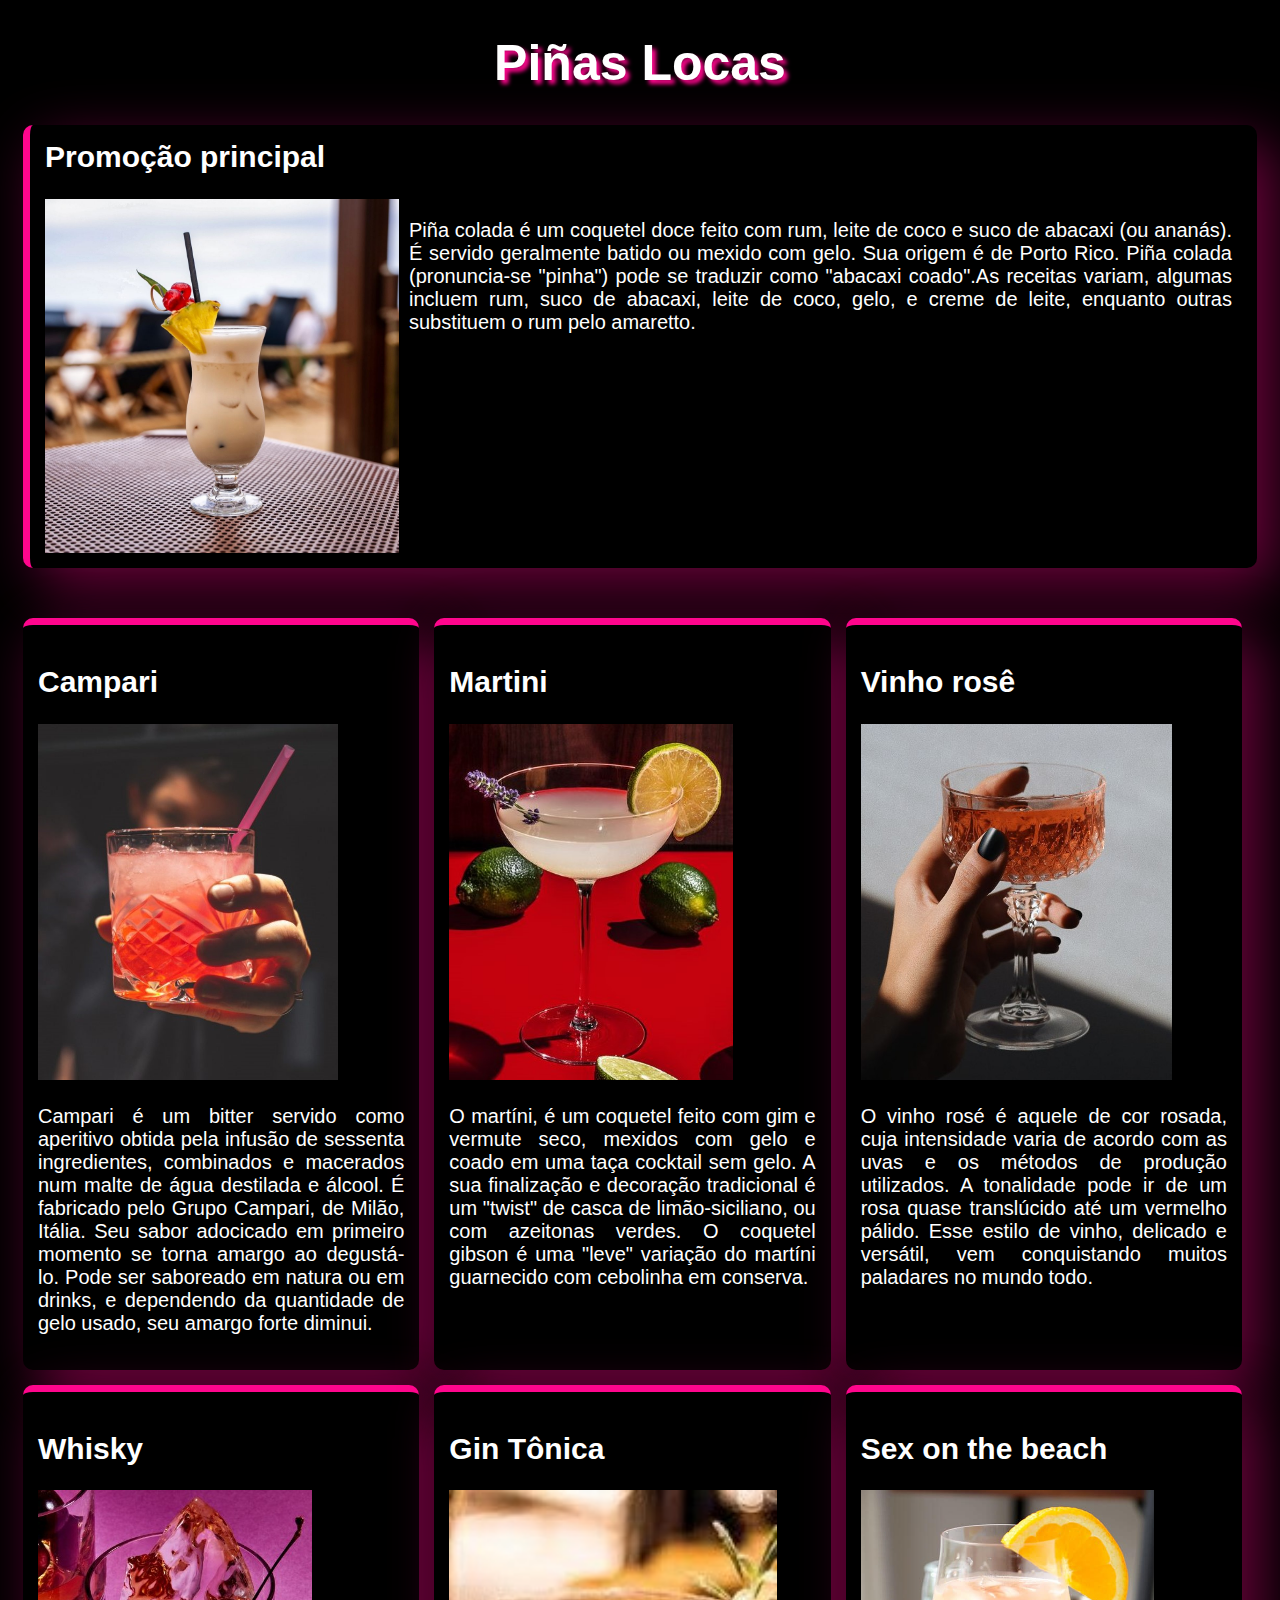
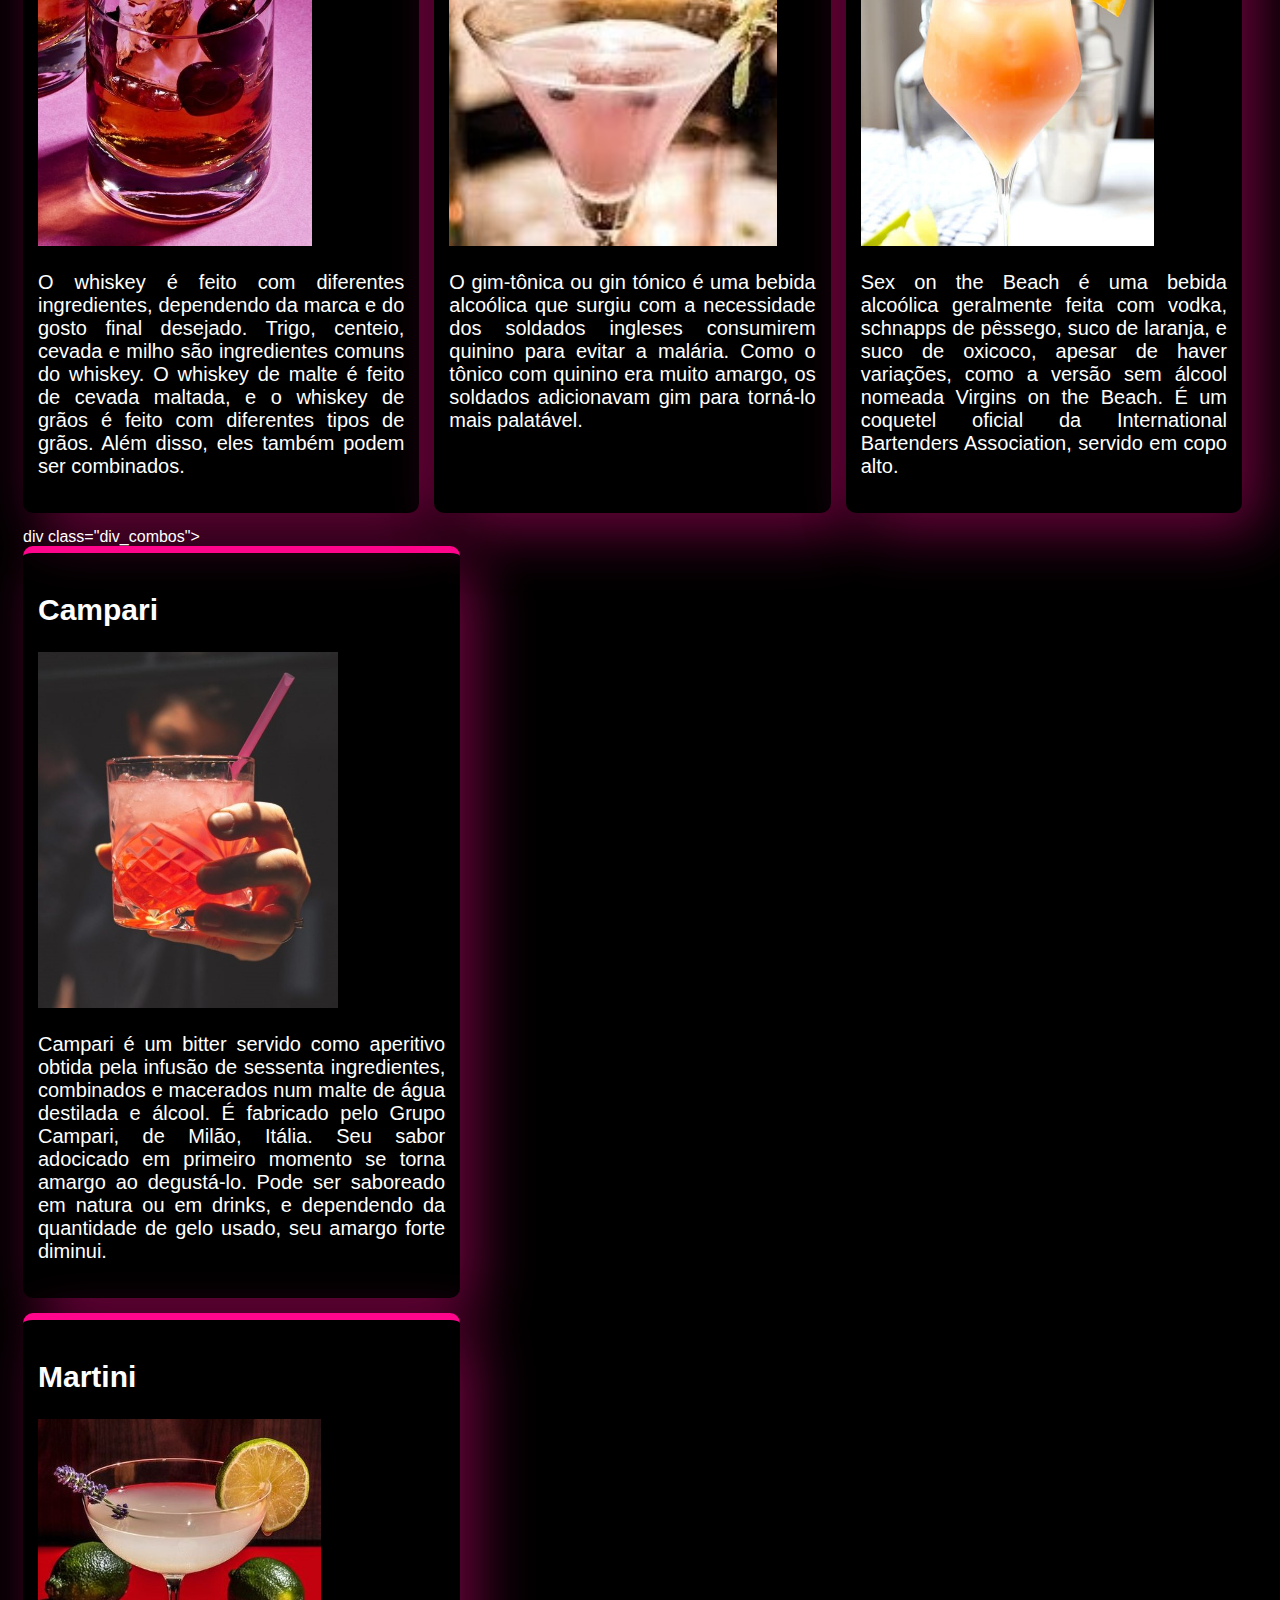
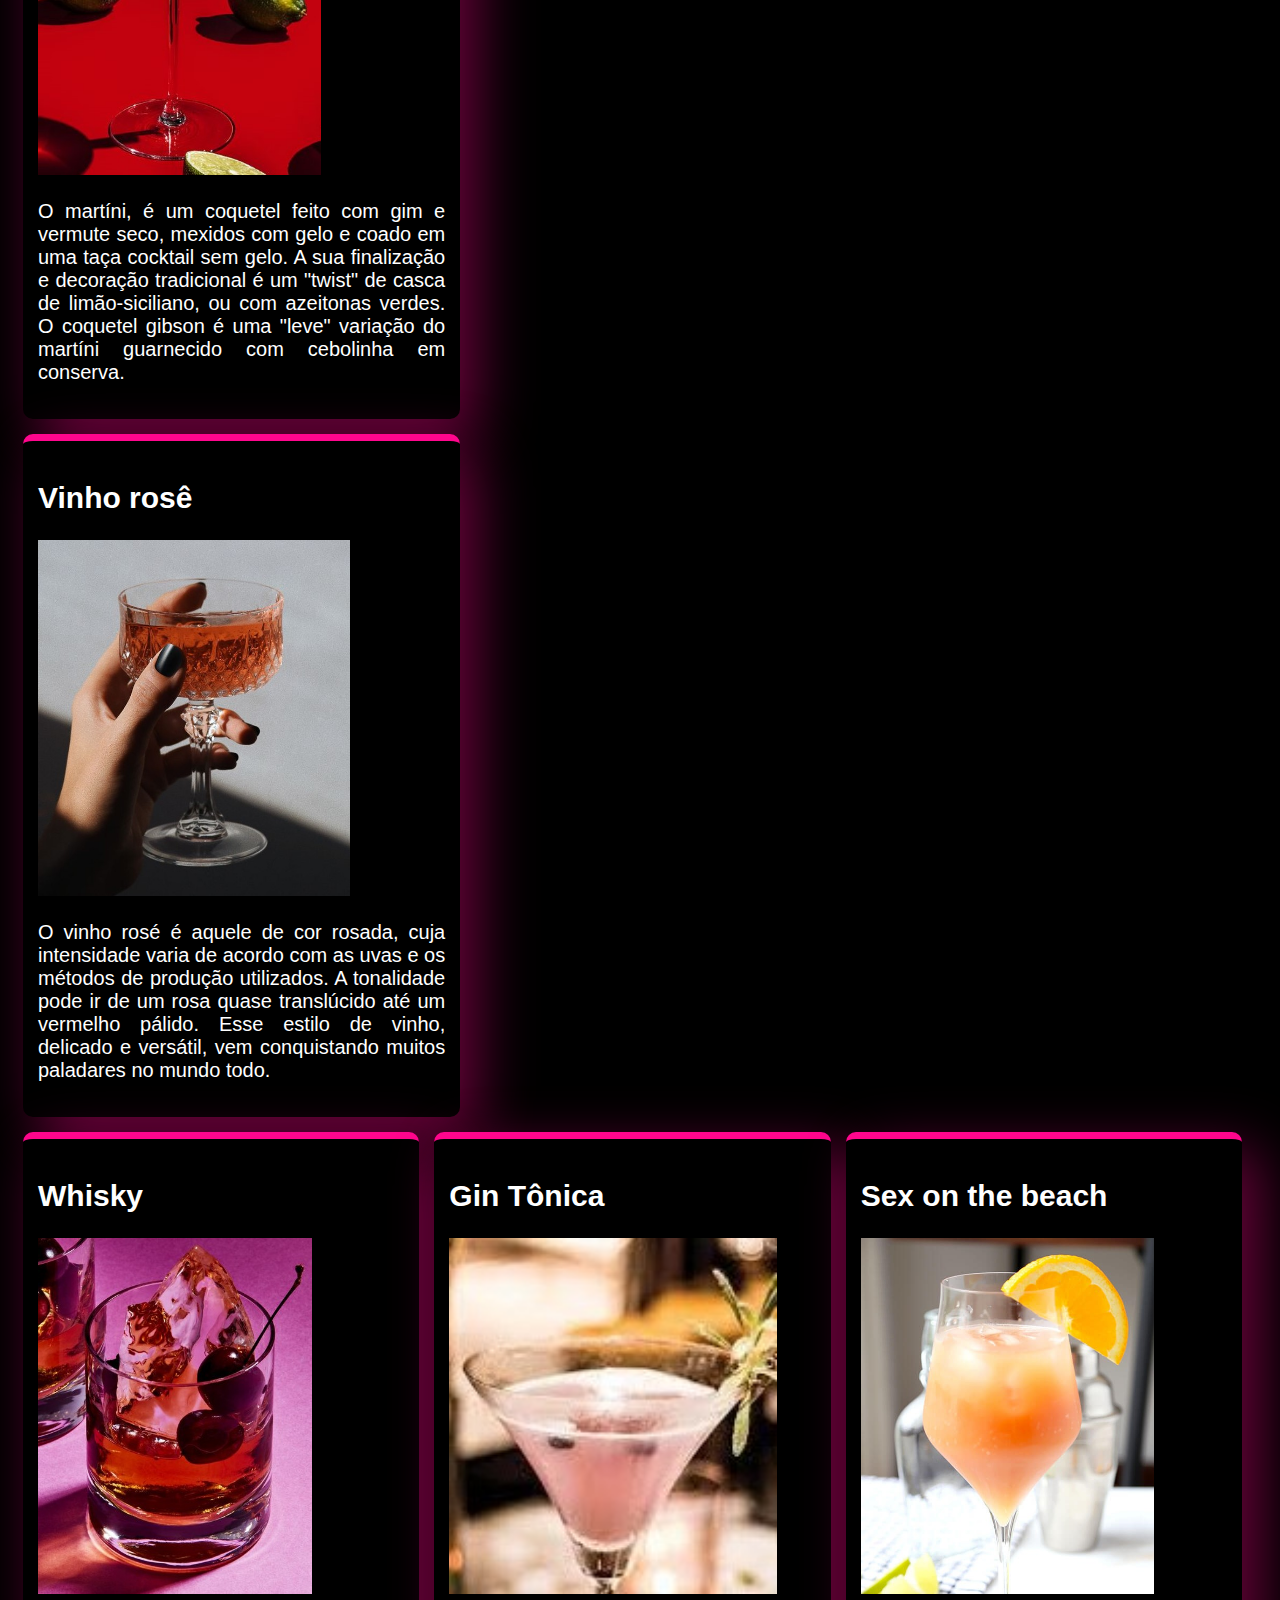
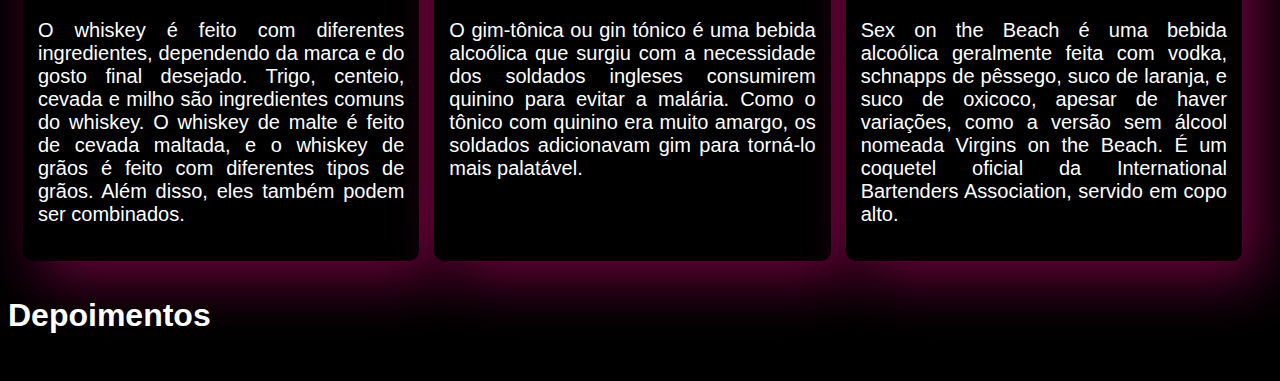
==== Index.html @ a4188875 "correçoes" ====
<!DOCTYPE html>
<html lang="pt-BR">

<head>
    <meta charset="UTF-8">
    <link rel="icon" type="imagem/x-icon" href="assets/images/icon.png">
    <link rel="stylesheet" href="assets/css/Index.style.css">
    <title>Piña</title>
</head>

<body>
    <h1 id="title">Piñas Locas</h1>
    <article id="article1">
        <h2 id="article_title">Promoção principal</h2>
        <div id="principal">
            <img src="assets/images/piña.jpg" alt="piña colada" width="354px" height="354px">
            <p id="principal_txt">Piña colada é um coquetel doce feito com rum, leite de coco e suco de abacaxi (ou
                ananás). É servido geralmente batido ou mexido com gelo. Sua origem é de Porto Rico. Piña colada
                (pronuncia-se "pinha") pode se traduzir como "abacaxi coado".As receitas variam, algumas incluem rum,
                suco de abacaxi, leite de coco, gelo, e creme de leite, enquanto outras substituem o rum pelo amaretto.
            </p>
        </div>
    </article>
    <article id="article2">
        <div class="div_combos">
            <section class="sect_combos">
                <h2>Campari</h2>
                <img src="assets/images/campari.jpg" alt="campari" weigh="356px" height="356px">
                <p>Campari é um bitter servido como aperitivo obtida pela infusão de sessenta ingredientes, combinados e
                    macerados num malte de água destilada e álcool. É fabricado pelo Grupo Campari, de Milão, Itália.
                    Seu sabor adocicado em primeiro momento se torna amargo ao degustá-lo. Pode ser saboreado em natura
                    ou em drinks, e dependendo da quantidade de gelo usado, seu amargo forte diminui.
                </p>
            </section>
            <section class="sect_combos">
                <h2>Martini</h2>
                <img src="assets/images/martini.jpg" alt="martini" weigh="356px" height="356px">
                <p>O martíni, é um coquetel feito com gim e vermute seco, mexidos com gelo e coado em uma taça
                    cocktail sem gelo. A sua finalização e decoração tradicional é um "twist" de casca de
                    limão-siciliano, ou com azeitonas verdes. O coquetel gibson é uma "leve" variação do martíni
                    guarnecido com cebolinha em conserva.
                </p>
            </section>
            <section class="sect_combos">
                <h2>Vinho rosê</h2>
                <img src="assets/images/vinho_rose.jpg" alt="vinho rosê" weigh="356px" height="356px">
                <p>O vinho rosé é aquele de cor rosada, cuja intensidade varia de acordo com as uvas e os métodos de
                    produção utilizados. A tonalidade pode ir de um rosa quase translúcido até um vermelho pálido. Esse
                    estilo de vinho, delicado e versátil, vem conquistando muitos paladares no mundo todo.
                </p>
            </section>
        </div>
        <div class="div_combos">
            <section class="sect_combos">
                <h2>Whisky</h2>
                <img src="assets/images/whiskey.jpg" alt="whiskey" weigh="356px" height="356px">
                <p>O whiskey é feito com diferentes ingredientes, dependendo da marca e do gosto final desejado. Trigo,
                    centeio, cevada e milho são ingredientes comuns do whiskey. O whiskey de malte é feito de cevada
                    maltada, e o whiskey de grãos é feito com diferentes tipos de grãos. Além disso, eles também podem
                    ser combinados.
                </p>
            </section>
            <section class="sect_combos">
                <h2>Gin Tônica</h2>
                <img src="assets/images/gin.jfif" alt="gin tonica" weigh="356px" height="356px">
                <p>O gim-tônica ou gin tónico é uma bebida alcoólica que
                    surgiu com a necessidade dos soldados ingleses consumirem quinino para evitar a malária. Como o
                    tônico com quinino era muito amargo, os soldados adicionavam gim para torná-lo mais palatável.
                </p>
            </section>
            <section class="sect_combos">
                <h2>Sex on the beach</h2>
                <img src="assets/images/sex_on_the_beach.jpg" alt="sex on the beach" weigh="356px" height="356px">
                <p>Sex on the Beach é uma bebida alcoólica geralmente feita com vodka, schnapps de pêssego, suco de
                    laranja, e suco de oxicoco, apesar de haver variações, como a versão sem álcool nomeada Virgins on
                    the Beach. É um coquetel oficial da International Bartenders Association, servido em copo alto.
                </p>
            </section>
        </div>
        div class="div_combos">
        <section class="sect_combos">
            <h2>Campari</h2>
            <img src="assets/images/campari.jpg" alt="campari" weigh="356px" height="356px">
            <p>Campari é um bitter servido como aperitivo obtida pela infusão de sessenta ingredientes, combinados e
                macerados num malte de água destilada e álcool. É fabricado pelo Grupo Campari, de Milão, Itália.
                Seu sabor adocicado em primeiro momento se torna amargo ao degustá-lo. Pode ser saboreado em natura
                ou em drinks, e dependendo da quantidade de gelo usado, seu amargo forte diminui.
            </p>
        </section>
        <section class="sect_combos">
            <h2>Martini</h2>
            <img src="assets/images/martini.jpg" alt="martini" weigh="356px" height="356px">
            <p>O martíni, é um coquetel feito com gim e vermute seco, mexidos com gelo e coado em uma taça
                cocktail sem gelo. A sua finalização e decoração tradicional é um "twist" de casca de
                limão-siciliano, ou com azeitonas verdes. O coquetel gibson é uma "leve" variação do martíni
                guarnecido com cebolinha em conserva.
            </p>
        </section>
        <section class="sect_combos">
            <h2>Vinho rosê</h2>
            <img src="assets/images/vinho_rose.jpg" alt="vinho rosê" weigh="356px" height="356px">
            <p>O vinho rosé é aquele de cor rosada, cuja intensidade varia de acordo com as uvas e os métodos de
                produção utilizados. A tonalidade pode ir de um rosa quase translúcido até um vermelho pálido. Esse
                estilo de vinho, delicado e versátil, vem conquistando muitos paladares no mundo todo.
            </p>
        </section>
        </div>
        <div class="div_combos">
            <section class="sect_combos">
                <h2>Whisky</h2>
                <img src="assets/images/whiskey.jpg" alt="whiskey" weigh="356px" height="356px">
                <p>O whiskey é feito com diferentes ingredientes, dependendo da marca e do gosto final desejado. Trigo,
                    centeio, cevada e milho são ingredientes comuns do whiskey. O whiskey de malte é feito de cevada
                    maltada, e o whiskey de grãos é feito com diferentes tipos de grãos. Além disso, eles também podem
                    ser combinados.
                </p>
            </section>
            <section class="sect_combos">
                <h2>Gin Tônica</h2>
                <img src="assets/images/gin.jfif" alt="gin tonica" weigh="356px" height="356px">
                <p>O gim-tônica ou gin tónico é uma bebida alcoólica que
                    surgiu com a necessidade dos soldados ingleses consumirem quinino para evitar a malária. Como o
                    tônico com quinino era muito amargo, os soldados adicionavam gim para torná-lo mais palatável.
                </p>
            </section>
            <section class="sect_combos">
                <h2>Sex on the beach</h2>
                <img src="assets/images/sex_on_the_beach.jpg" alt="sex on the beach" weigh="356px" height="356px">
                <p>Sex on the Beach é uma bebida alcoólica geralmente feita com vodka, schnapps de pêssego, suco de
                    laranja, e suco de oxicoco, apesar de haver variações, como a versão sem álcool nomeada Virgins on
                    the Beach. É um coquetel oficial da International Bartenders Association, servido em copo alto.
                </p>
            </section>
        </div>
    </article>
    <div>
        <article>
            <h1>Depoimentos</h1>
            <section>
                <img src="" alt="">
            </section>
            <section></section>
            <section></section>
        </article>
    </div>
</body>

</html>
---- assets/css/Index.style.css ----
body{
    background-color: black;
    color:white;
    font-family: Verdana, Geneva, Tahoma, sans-serif;
}
#title{
    text-align: center;
    font-size: 50px;
    text-shadow: 4px 4px 4px #FF068D;
}
#article_title{
    margin-top: 0%;
}
#article1{
    margin-right: 15px;
    margin-left: 15px;
    border-left: 7px solid rgba(255,06,141);
    border-radius: 10px;
    padding: 15px;
    background-color: black;   
    -webkit-box-shadow: 17px 18px 59px 0px rgba(255,06,141,0.42);
    -moz-box-shadow: 17px 18px 59px 0px rgba(255,06,141,0.42);
    box-shadow: 17px 18px 59px 0px rgba(255,06,141,0.42);
    font-size: 20px;

}
#principal{
    display: flex;
}
#principal_txt{
    padding-left: 10px;
    padding-right: 10px;
    text-align: justify;
}
#article2{
    margin-top: 50px;
    margin-right: 15px;
    margin-left: 15px;
}
.div_combos{
    display: flex;
}
.sect_combos{
    text-align: justify;
    margin-right: 15px;
    margin-bottom: 15px;
    border-top: 7px solid rgba(255,06,141);
    border-radius: 10px;
    padding: 15px;
    background-color: black;
    -webkit-box-shadow: 17px 18px 59px 0px rgba(255,06,141,0.42);
    -moz-box-shadow: 17px 18px 59px 0px rgba(255,06,141,0.42);
    box-shadow: 17px 18px 59px 0px rgba(255,06,141,0.42);
    font-size: 20px;
    width: 33%;
}
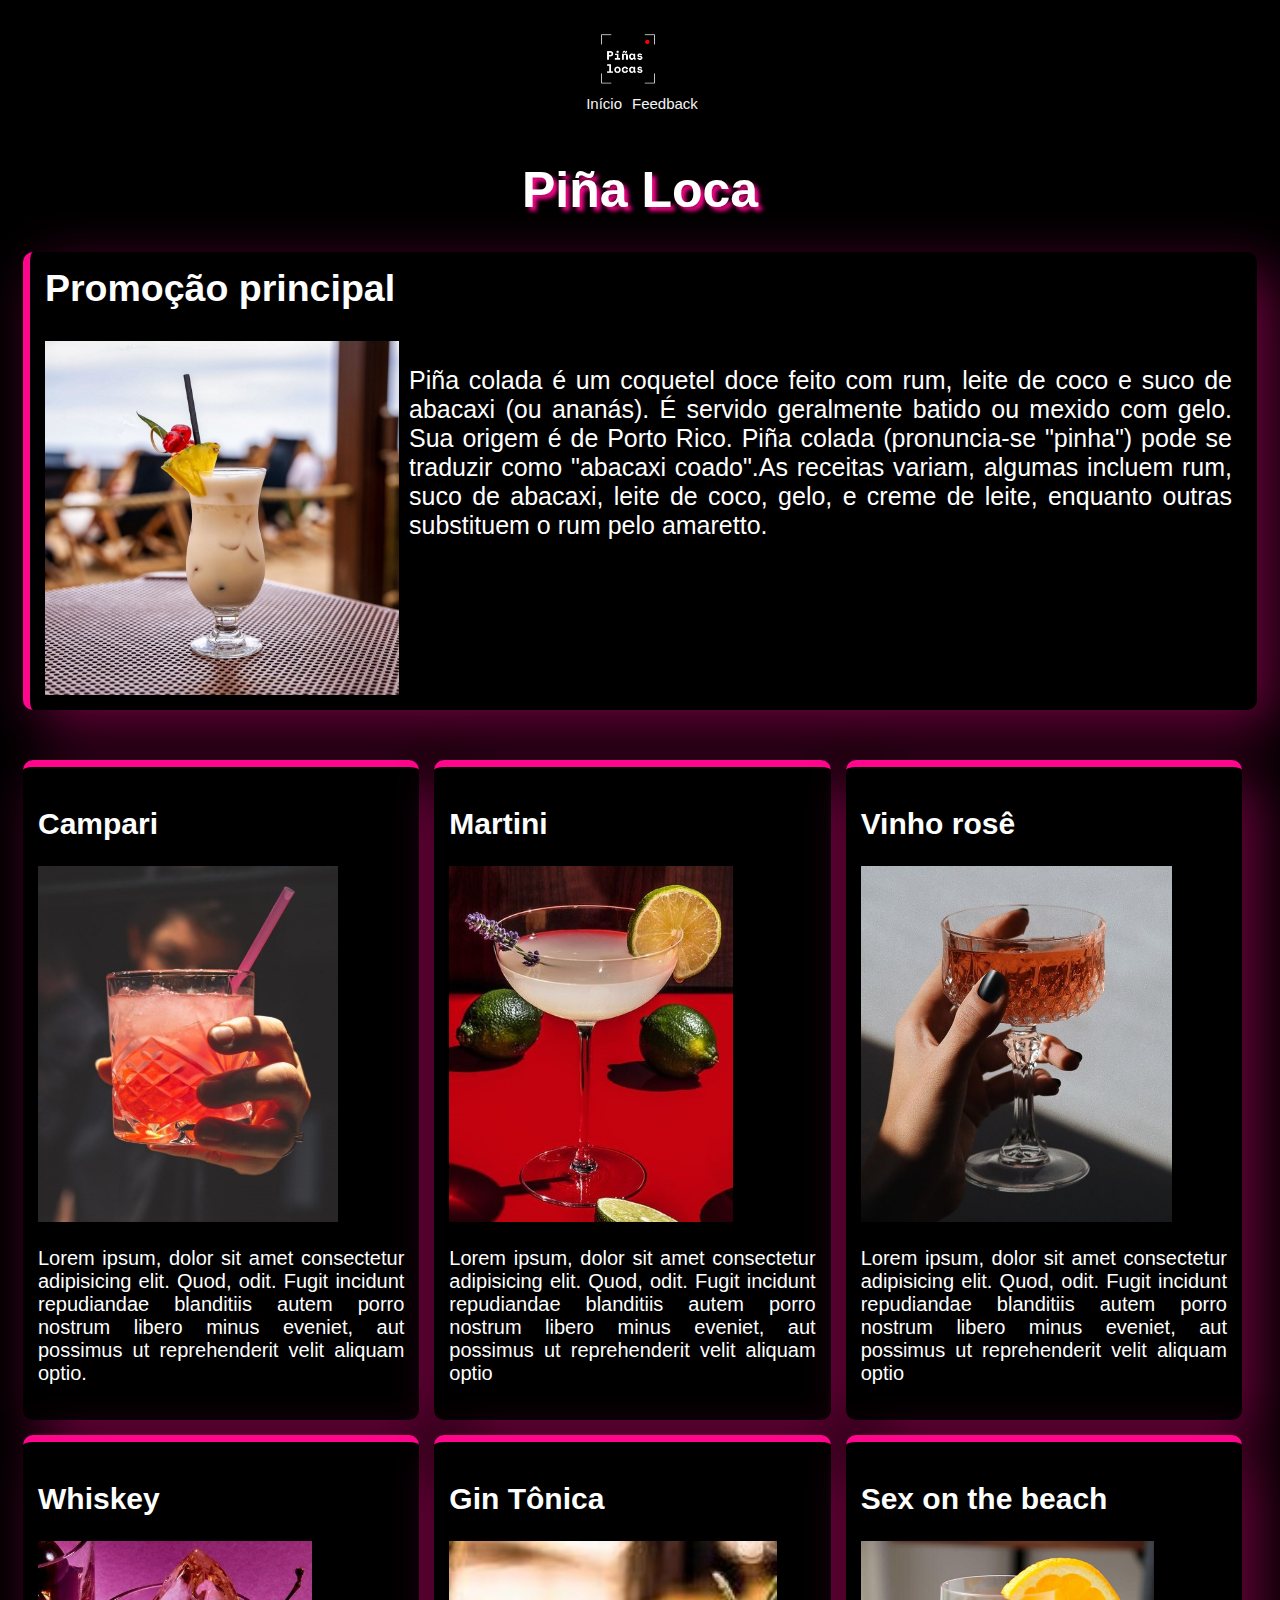
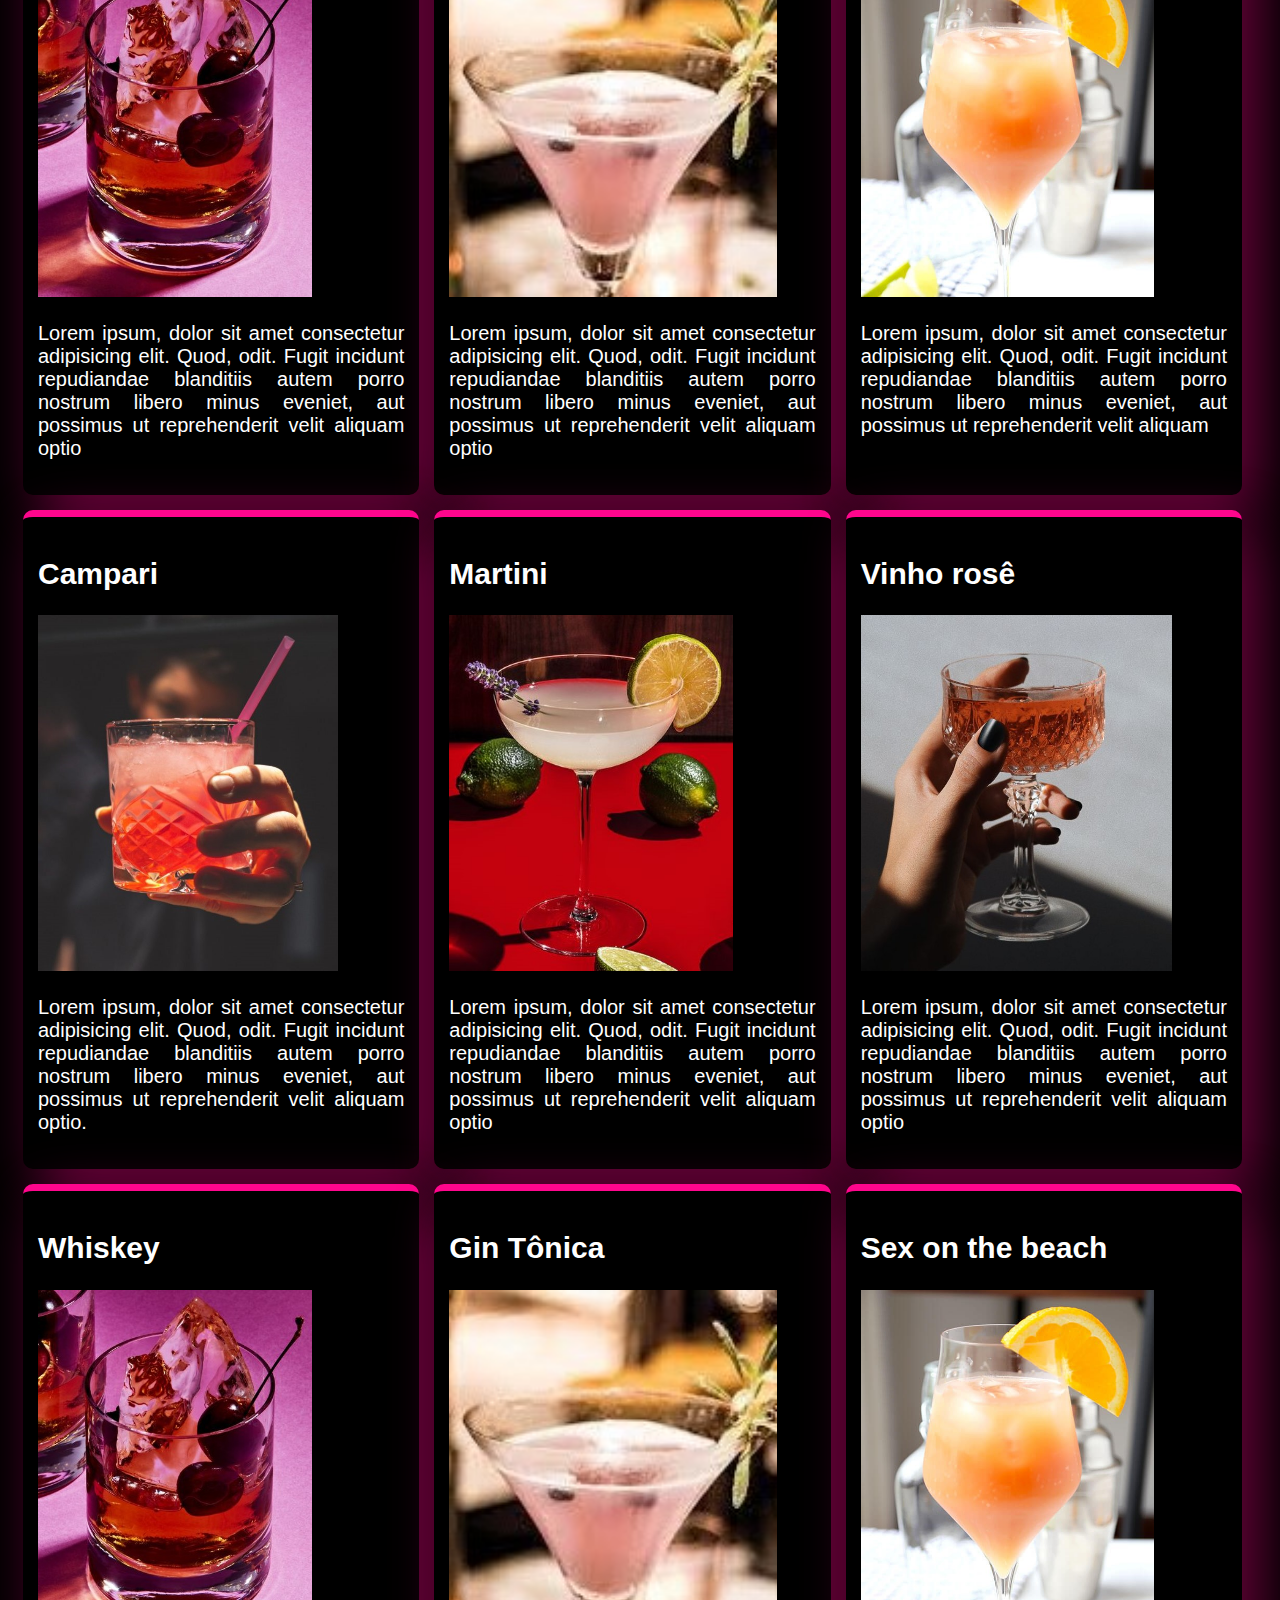
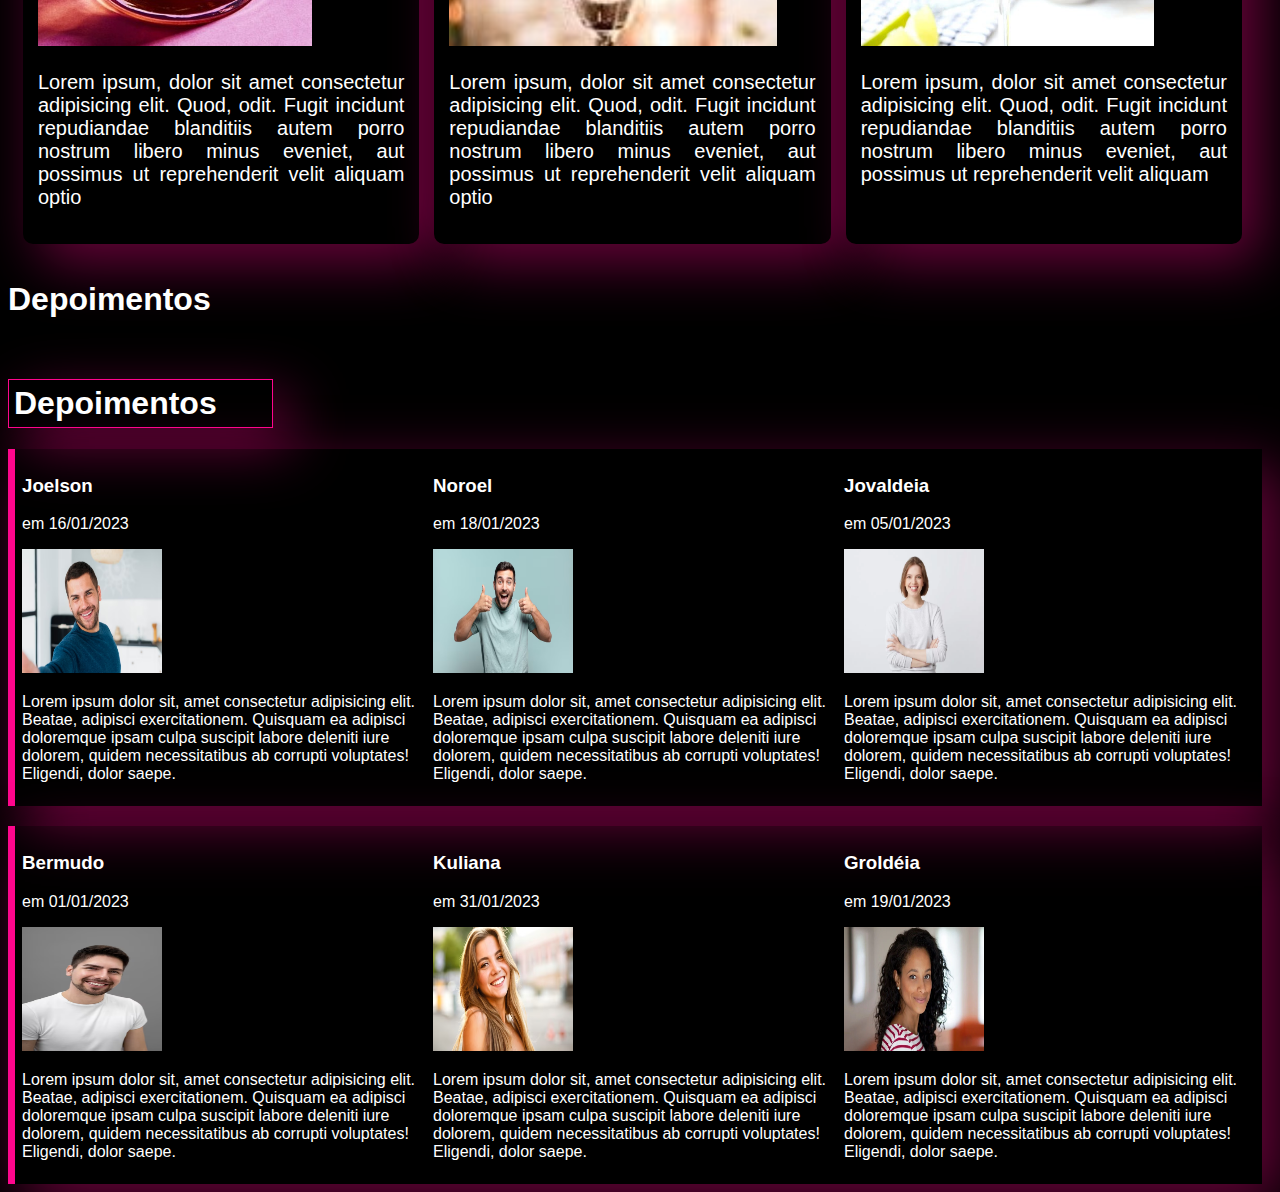
==== commit b8d590d1: "index depoimentos" ====
--- a/Index.html
+++ b/Index.html
@@ -9,7 +9,8 @@
 </head>
 
 <body>
-    <h1 id="title">Piñas Locas</h1>
+    <iframe src="layouts/header.html" frameborder="0" scrolling="no" width="100%" height="115px"></iframe>
+    <h1 id="title">Piña Loca</h1>
     <article id="article1">
         <h2 id="article_title">Promoção principal</h2>
         <div id="principal">
@@ -26,109 +27,101 @@
             <section class="sect_combos">
                 <h2>Campari</h2>
                 <img src="assets/images/campari.jpg" alt="campari" weigh="356px" height="356px">
-                <p>Campari é um bitter servido como aperitivo obtida pela infusão de sessenta ingredientes, combinados e
-                    macerados num malte de água destilada e álcool. É fabricado pelo Grupo Campari, de Milão, Itália.
-                    Seu sabor adocicado em primeiro momento se torna amargo ao degustá-lo. Pode ser saboreado em natura
-                    ou em drinks, e dependendo da quantidade de gelo usado, seu amargo forte diminui.
+                <p>Lorem ipsum, dolor sit amet consectetur adipisicing elit. Quod, odit. Fugit incidunt repudiandae
+                    blanditiis autem porro nostrum libero minus eveniet, aut possimus ut reprehenderit velit aliquam
+                    optio.
                 </p>
             </section>
             <section class="sect_combos">
                 <h2>Martini</h2>
                 <img src="assets/images/martini.jpg" alt="martini" weigh="356px" height="356px">
-                <p>O martíni, é um coquetel feito com gim e vermute seco, mexidos com gelo e coado em uma taça
-                    cocktail sem gelo. A sua finalização e decoração tradicional é um "twist" de casca de
-                    limão-siciliano, ou com azeitonas verdes. O coquetel gibson é uma "leve" variação do martíni
-                    guarnecido com cebolinha em conserva.
+                <p>Lorem ipsum, dolor sit amet consectetur adipisicing elit. Quod, odit. Fugit incidunt repudiandae
+                    blanditiis autem porro nostrum libero minus eveniet, aut possimus ut reprehenderit velit aliquam
+                    optio
                 </p>
             </section>
             <section class="sect_combos">
                 <h2>Vinho rosê</h2>
                 <img src="assets/images/vinho_rose.jpg" alt="vinho rosê" weigh="356px" height="356px">
-                <p>O vinho rosé é aquele de cor rosada, cuja intensidade varia de acordo com as uvas e os métodos de
-                    produção utilizados. A tonalidade pode ir de um rosa quase translúcido até um vermelho pálido. Esse
-                    estilo de vinho, delicado e versátil, vem conquistando muitos paladares no mundo todo.
+                <p>Lorem ipsum, dolor sit amet consectetur adipisicing elit. Quod, odit. Fugit incidunt repudiandae
+                    blanditiis autem porro nostrum libero minus eveniet, aut possimus ut reprehenderit velit aliquam
+                    optio
                 </p>
             </section>
         </div>
         <div class="div_combos">
             <section class="sect_combos">
-                <h2>Whisky</h2>
+                <h2>Whiskey</h2>
                 <img src="assets/images/whiskey.jpg" alt="whiskey" weigh="356px" height="356px">
-                <p>O whiskey é feito com diferentes ingredientes, dependendo da marca e do gosto final desejado. Trigo,
-                    centeio, cevada e milho são ingredientes comuns do whiskey. O whiskey de malte é feito de cevada
-                    maltada, e o whiskey de grãos é feito com diferentes tipos de grãos. Além disso, eles também podem
-                    ser combinados.
+                <p>Lorem ipsum, dolor sit amet consectetur adipisicing elit. Quod, odit. Fugit incidunt repudiandae
+                    blanditiis autem porro nostrum libero minus eveniet, aut possimus ut reprehenderit velit aliquam
+                    optio
                 </p>
             </section>
             <section class="sect_combos">
                 <h2>Gin Tônica</h2>
                 <img src="assets/images/gin.jfif" alt="gin tonica" weigh="356px" height="356px">
-                <p>O gim-tônica ou gin tónico é uma bebida alcoólica que
-                    surgiu com a necessidade dos soldados ingleses consumirem quinino para evitar a malária. Como o
-                    tônico com quinino era muito amargo, os soldados adicionavam gim para torná-lo mais palatável.
+                <p>Lorem ipsum, dolor sit amet consectetur adipisicing elit. Quod, odit. Fugit incidunt repudiandae
+                    blanditiis autem porro nostrum libero minus eveniet, aut possimus ut reprehenderit velit aliquam
+                    optio
                 </p>
             </section>
             <section class="sect_combos">
                 <h2>Sex on the beach</h2>
                 <img src="assets/images/sex_on_the_beach.jpg" alt="sex on the beach" weigh="356px" height="356px">
-                <p>Sex on the Beach é uma bebida alcoólica geralmente feita com vodka, schnapps de pêssego, suco de
-                    laranja, e suco de oxicoco, apesar de haver variações, como a versão sem álcool nomeada Virgins on
-                    the Beach. É um coquetel oficial da International Bartenders Association, servido em copo alto.
+                <p>Lorem ipsum, dolor sit amet consectetur adipisicing elit. Quod, odit. Fugit incidunt repudiandae
+                    blanditiis autem porro nostrum libero minus eveniet, aut possimus ut reprehenderit velit aliquam
                 </p>
             </section>
         </div>
-        div class="div_combos">
-        <section class="sect_combos">
-            <h2>Campari</h2>
-            <img src="assets/images/campari.jpg" alt="campari" weigh="356px" height="356px">
-            <p>Campari é um bitter servido como aperitivo obtida pela infusão de sessenta ingredientes, combinados e
-                macerados num malte de água destilada e álcool. É fabricado pelo Grupo Campari, de Milão, Itália.
-                Seu sabor adocicado em primeiro momento se torna amargo ao degustá-lo. Pode ser saboreado em natura
-                ou em drinks, e dependendo da quantidade de gelo usado, seu amargo forte diminui.
-            </p>
-        </section>
-        <section class="sect_combos">
-            <h2>Martini</h2>
-            <img src="assets/images/martini.jpg" alt="martini" weigh="356px" height="356px">
-            <p>O martíni, é um coquetel feito com gim e vermute seco, mexidos com gelo e coado em uma taça
-                cocktail sem gelo. A sua finalização e decoração tradicional é um "twist" de casca de
-                limão-siciliano, ou com azeitonas verdes. O coquetel gibson é uma "leve" variação do martíni
-                guarnecido com cebolinha em conserva.
-            </p>
-        </section>
-        <section class="sect_combos">
-            <h2>Vinho rosê</h2>
-            <img src="assets/images/vinho_rose.jpg" alt="vinho rosê" weigh="356px" height="356px">
-            <p>O vinho rosé é aquele de cor rosada, cuja intensidade varia de acordo com as uvas e os métodos de
-                produção utilizados. A tonalidade pode ir de um rosa quase translúcido até um vermelho pálido. Esse
-                estilo de vinho, delicado e versátil, vem conquistando muitos paladares no mundo todo.
-            </p>
-        </section>
+        <div class="div_combos">
+            <section class="sect_combos">
+                <h2>Campari</h2>
+                <img src="assets/images/campari.jpg" alt="campari" weigh="356px" height="356px">
+                <p>Lorem ipsum, dolor sit amet consectetur adipisicing elit. Quod, odit. Fugit incidunt repudiandae
+                    blanditiis autem porro nostrum libero minus eveniet, aut possimus ut reprehenderit velit aliquam
+                    optio.
+                </p>
+            </section>
+            <section class="sect_combos">
+                <h2>Martini</h2>
+                <img src="assets/images/martini.jpg" alt="martini" weigh="356px" height="356px">
+                <p>Lorem ipsum, dolor sit amet consectetur adipisicing elit. Quod, odit. Fugit incidunt repudiandae
+                    blanditiis autem porro nostrum libero minus eveniet, aut possimus ut reprehenderit velit aliquam
+                    optio
+                </p>
+            </section>
+            <section class="sect_combos">
+                <h2>Vinho rosê</h2>
+                <img src="assets/images/vinho_rose.jpg" alt="vinho rosê" weigh="356px" height="356px">
+                <p>Lorem ipsum, dolor sit amet consectetur adipisicing elit. Quod, odit. Fugit incidunt repudiandae
+                    blanditiis autem porro nostrum libero minus eveniet, aut possimus ut reprehenderit velit aliquam
+                    optio
+                </p>
+            </section>
         </div>
         <div class="div_combos">
             <section class="sect_combos">
-                <h2>Whisky</h2>
+                <h2>Whiskey</h2>
                 <img src="assets/images/whiskey.jpg" alt="whiskey" weigh="356px" height="356px">
-                <p>O whiskey é feito com diferentes ingredientes, dependendo da marca e do gosto final desejado. Trigo,
-                    centeio, cevada e milho são ingredientes comuns do whiskey. O whiskey de malte é feito de cevada
-                    maltada, e o whiskey de grãos é feito com diferentes tipos de grãos. Além disso, eles também podem
-                    ser combinados.
+                <p>Lorem ipsum, dolor sit amet consectetur adipisicing elit. Quod, odit. Fugit incidunt repudiandae
+                    blanditiis autem porro nostrum libero minus eveniet, aut possimus ut reprehenderit velit aliquam
+                    optio
                 </p>
             </section>
             <section class="sect_combos">
                 <h2>Gin Tônica</h2>
                 <img src="assets/images/gin.jfif" alt="gin tonica" weigh="356px" height="356px">
-                <p>O gim-tônica ou gin tónico é uma bebida alcoólica que
-                    surgiu com a necessidade dos soldados ingleses consumirem quinino para evitar a malária. Como o
-                    tônico com quinino era muito amargo, os soldados adicionavam gim para torná-lo mais palatável.
+                <p>Lorem ipsum, dolor sit amet consectetur adipisicing elit. Quod, odit. Fugit incidunt repudiandae
+                    blanditiis autem porro nostrum libero minus eveniet, aut possimus ut reprehenderit velit aliquam
+                    optio
                 </p>
             </section>
             <section class="sect_combos">
                 <h2>Sex on the beach</h2>
                 <img src="assets/images/sex_on_the_beach.jpg" alt="sex on the beach" weigh="356px" height="356px">
-                <p>Sex on the Beach é uma bebida alcoólica geralmente feita com vodka, schnapps de pêssego, suco de
-                    laranja, e suco de oxicoco, apesar de haver variações, como a versão sem álcool nomeada Virgins on
-                    the Beach. É um coquetel oficial da International Bartenders Association, servido em copo alto.
+                <p>Lorem ipsum, dolor sit amet consectetur adipisicing elit. Quod, odit. Fugit incidunt repudiandae
+                    blanditiis autem porro nostrum libero minus eveniet, aut possimus ut reprehenderit velit aliquam
                 </p>
             </section>
         </div>
@@ -142,6 +135,40 @@
             <section></section>
             <section></section>
         </article>
+    <h1 id="title_depoimento">Depoimentos</h1>
+    <div class="div_depoimento">
+        <section>
+            <div class="h3_depoimentos"><h3>Joelson</h3> <p>em 16/01/2023</p></div>
+            <img src="assets/images/depoimento_1.avif" alt="foto de uma pessoa dando depoimento" width="140px" height="124px">
+            <p>Lorem ipsum dolor sit, amet consectetur adipisicing elit. Beatae, adipisci exercitationem. Quisquam ea adipisci doloremque ipsam culpa suscipit labore deleniti iure dolorem, quidem necessitatibus ab corrupti voluptates! Eligendi, dolor saepe.</p>
+        </section>
+        <section>
+            <div class="h3_depoimentos"><h3>Noroel</h3> <p>em 18/01/2023</p></div>
+            <img src="assets/images/depoimento_2.avif" alt="foto de uma pessoa dando depoimento" width="140px" height="124px">
+            <p>Lorem ipsum dolor sit, amet consectetur adipisicing elit. Beatae, adipisci exercitationem. Quisquam ea adipisci doloremque ipsam culpa suscipit labore deleniti iure dolorem, quidem necessitatibus ab corrupti voluptates! Eligendi, dolor saepe.</p>
+        </section>
+        <section>
+            <div class="h3_depoimentos"><h3>Jovaldeia</h3> <p>em 05/01/2023</p></div>
+            <img src="assets/images/depoimento_3.webp" alt="foto de uma pessoa dando depoimento" width="140px" height="124px">
+            <p>Lorem ipsum dolor sit, amet consectetur adipisicing elit. Beatae, adipisci exercitationem. Quisquam ea adipisci doloremque ipsam culpa suscipit labore deleniti iure dolorem, quidem necessitatibus ab corrupti voluptates! Eligendi, dolor saepe.</p>
+        </section>
+    </div>
+    <div class="div_depoimento">
+        <section>
+            <div class="h3_depoimentos"><h3>Bermudo</h3> <p>em 01/01/2023</p></div>
+            <img src="assets/images/depoimento_4.avif" alt="foto de uma pessoa dando depoimento" width="140px" height="124px">
+            <p>Lorem ipsum dolor sit, amet consectetur adipisicing elit. Beatae, adipisci exercitationem. Quisquam ea adipisci doloremque ipsam culpa suscipit labore deleniti iure dolorem, quidem necessitatibus ab corrupti voluptates! Eligendi, dolor saepe.</p>
+        </section>
+        <section>
+            <div class="h3_depoimentos"><h3>Kuliana</h3> <p>em 31/01/2023</p></div>
+            <img src="assets/images/depoimento_5.avif" alt="foto de uma pessoa dando depoimento" width="140px" height="124px">
+            <p>Lorem ipsum dolor sit, amet consectetur adipisicing elit. Beatae, adipisci exercitationem. Quisquam ea adipisci doloremque ipsam culpa suscipit labore deleniti iure dolorem, quidem necessitatibus ab corrupti voluptates! Eligendi, dolor saepe.</p>
+        </section>
+        <section>
+        <div class="h3_depoimentos"><h3>Groldéia</h3> <p>em 19/01/2023</p></div>
+            <img src="assets/images/depoimento_6.webp" alt="foto de uma pessoa dando depoimento" width="140px" height="124px">
+            <p>Lorem ipsum dolor sit, amet consectetur adipisicing elit. Beatae, adipisci exercitationem. Quisquam ea adipisci doloremque ipsam culpa suscipit labore deleniti iure dolorem, quidem necessitatibus ab corrupti voluptates! Eligendi, dolor saepe.</p>
+        </section>
     </div>
 </body>
 
--- a/assets/css/Index.style.css
+++ b/assets/css/Index.style.css
@@ -21,7 +21,7 @@
     -webkit-box-shadow: 17px 18px 59px 0px rgba(255,06,141,0.42);
     -moz-box-shadow: 17px 18px 59px 0px rgba(255,06,141,0.42);
     box-shadow: 17px 18px 59px 0px rgba(255,06,141,0.42);
-    font-size: 20px;
+    font-size: 25px;
 
 }
 #principal{
@@ -53,4 +53,26 @@
     box-shadow: 17px 18px 59px 0px rgba(255,06,141,0.42);
     font-size: 20px;
     width: 33%;
-}+}
+#title_depoimento {
+    margin-right: 999px;
+    padding: 5px;
+    border: solid 1.5px rgba(255, 06, 141);
+    -webkit-box-shadow: 17px 18px 59px 0px rgba(255, 06, 141,0.42);
+    -moz-box-shadow: 17px 18px 59px 0px rgba(255, 06, 141,0.42);
+    box-shadow: 17px 18px 59px 0px rgba(255, 06, 141,0.42);
+}
+.div_depoimento {
+    display: flex;
+    padding: 7px;
+    border-left: solid 7px rgba(255, 06, 141);
+    -webkit-box-shadow: 17px 18px 59px 0px rgba(255, 06, 141,0.42);
+    -moz-box-shadow: 17px 18px 59px 0px rgba(255, 06, 141,0.42);
+    box-shadow: 17px 18px 59px 0px rgba(255, 06, 141,0.42);
+    margin-top: 20px;
+    margin-right: 10px;
+}
+#h3_depoimentos {
+    display: flex;
+    align-items: center;
+}
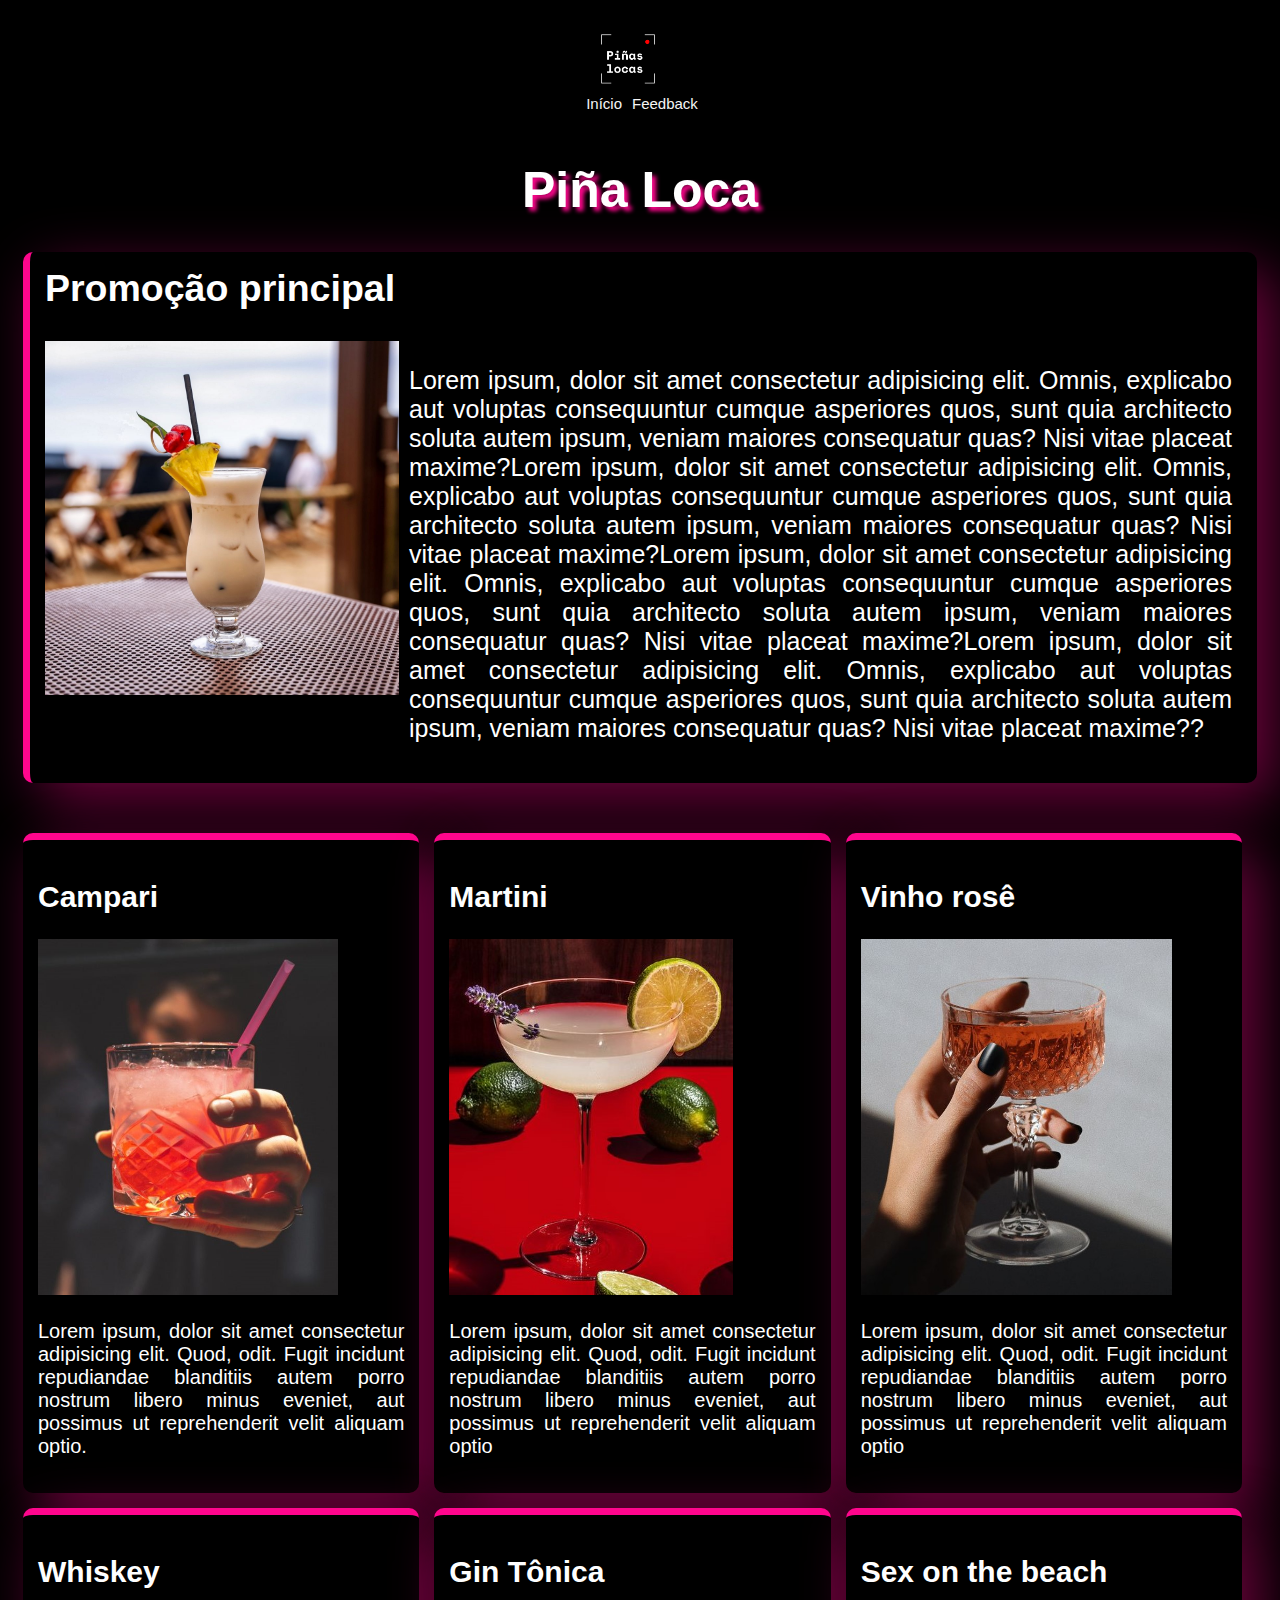
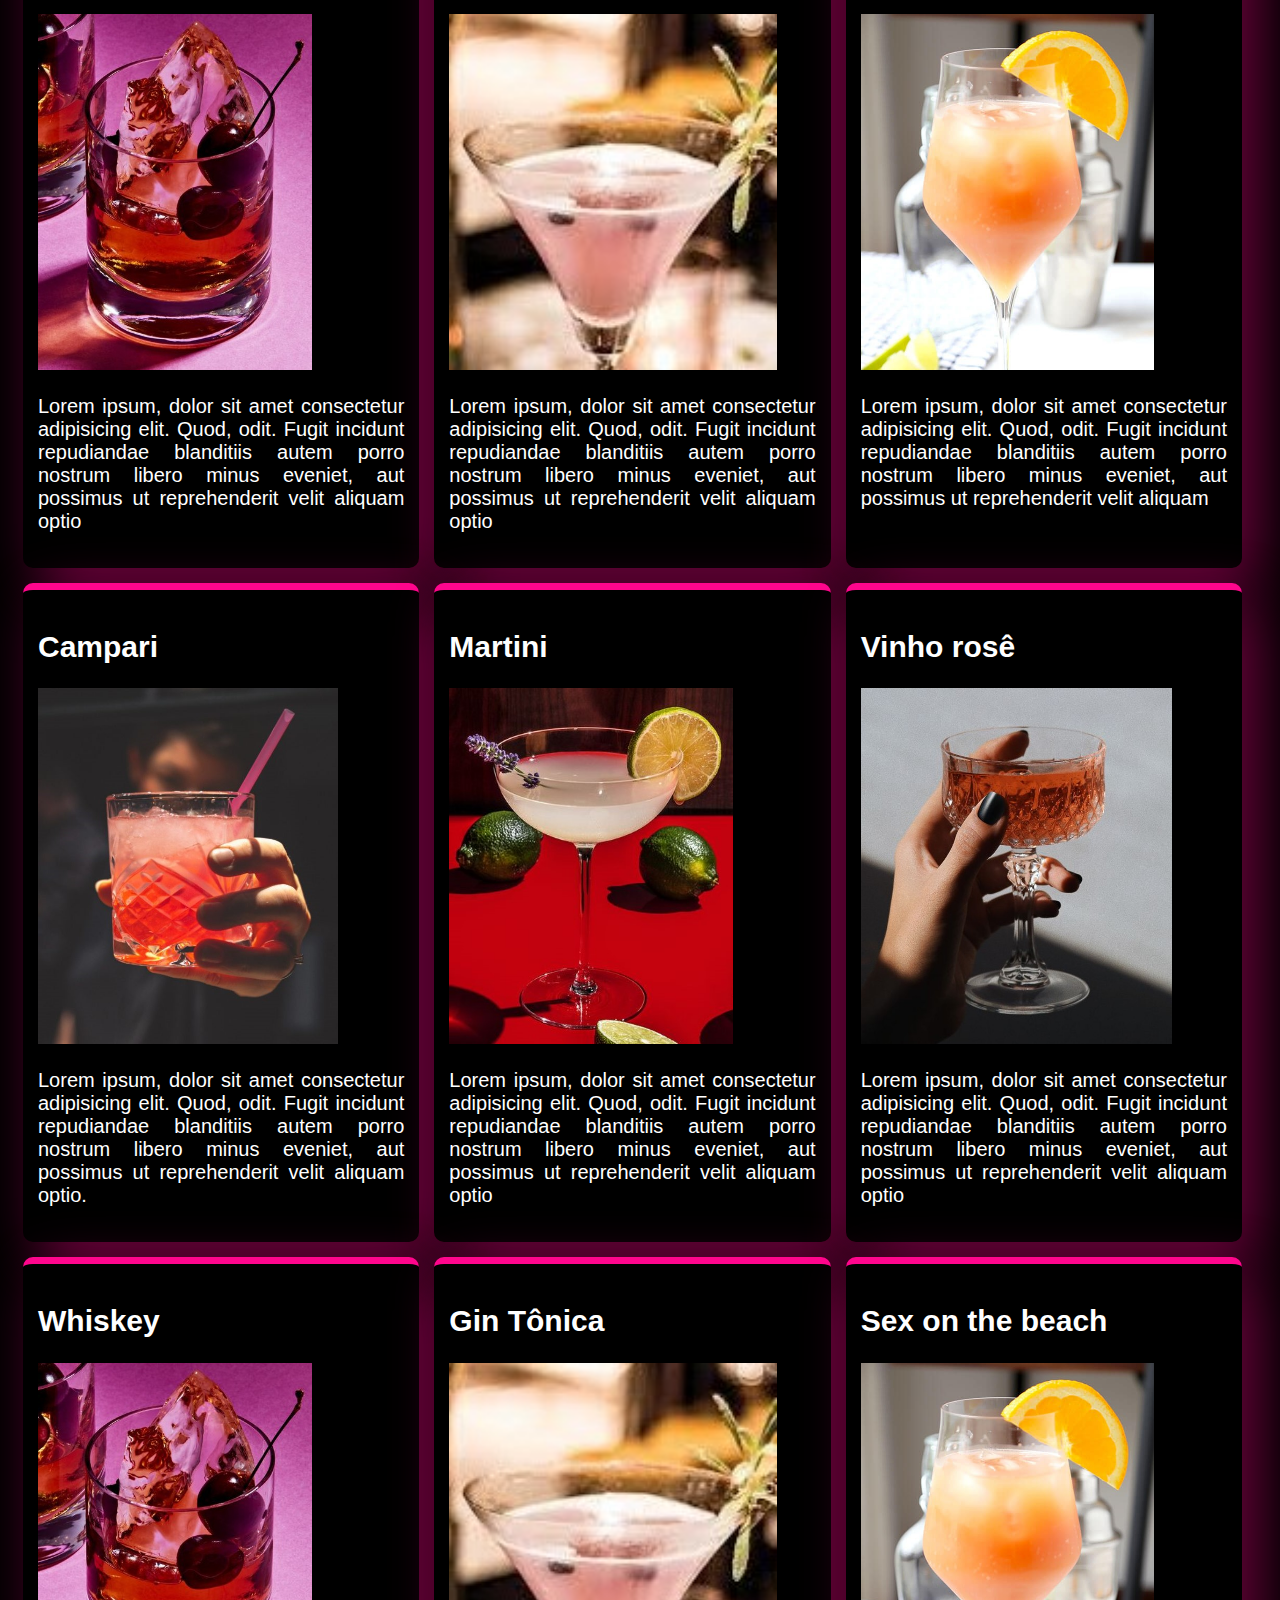
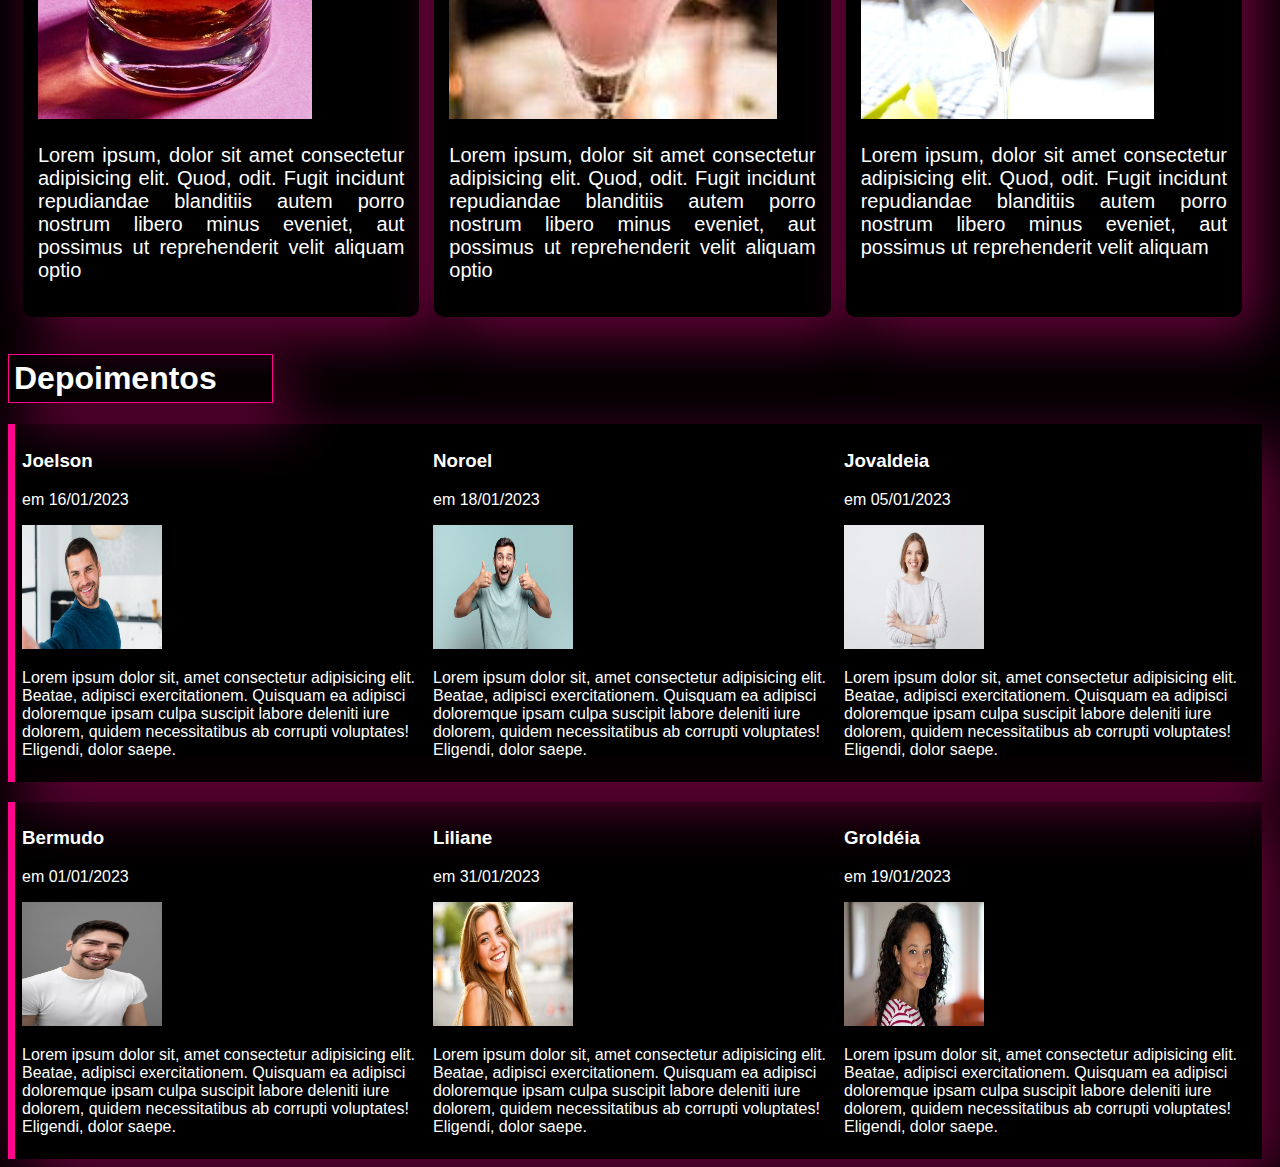
==== commit a2eab841: "nome" ====
--- a/Index.html
+++ b/Index.html
@@ -15,11 +15,24 @@
         <h2 id="article_title">Promoção principal</h2>
         <div id="principal">
             <img src="assets/images/piña.jpg" alt="piña colada" width="354px" height="354px">
-            <p id="principal_txt">Piña colada é um coquetel doce feito com rum, leite de coco e suco de abacaxi (ou
-                ananás). É servido geralmente batido ou mexido com gelo. Sua origem é de Porto Rico. Piña colada
-                (pronuncia-se "pinha") pode se traduzir como "abacaxi coado".As receitas variam, algumas incluem rum,
-                suco de abacaxi, leite de coco, gelo, e creme de leite, enquanto outras substituem o rum pelo amaretto.
-            </p>
+            <p id="principal_txt">Lorem ipsum, dolor sit amet consectetur adipisicing elit. Omnis, explicabo aut
+                voluptas consequuntur
+                cumque
+                asperiores quos, sunt quia architecto soluta autem ipsum, veniam maiores consequatur quas? Nisi
+                vitae
+                placeat maxime?Lorem ipsum, dolor sit amet consectetur adipisicing elit. Omnis, explicabo aut
+                voluptas
+                consequuntur cumque asperiores quos, sunt quia architecto soluta autem ipsum, veniam maiores
+                consequatur
+                quas? Nisi vitae placeat maxime?Lorem ipsum, dolor sit amet consectetur adipisicing elit. Omnis,
+                explicabo
+                aut voluptas consequuntur cumque asperiores quos, sunt quia architecto soluta autem ipsum, veniam
+                maiores
+                consequatur quas? Nisi vitae placeat maxime?Lorem ipsum, dolor sit amet consectetur adipisicing
+                elit. Omnis,
+                explicabo aut voluptas consequuntur cumque asperiores quos, sunt quia architecto soluta autem ipsum,
+                veniam
+                maiores consequatur quas? Nisi vitae placeat maxime??</p>
         </div>
     </article>
     <article id="article2">
@@ -73,8 +86,7 @@
                     blanditiis autem porro nostrum libero minus eveniet, aut possimus ut reprehenderit velit aliquam
                 </p>
             </section>
-        </div>
-        <div class="div_combos">
+        </div><div class="div_combos">
             <section class="sect_combos">
                 <h2>Campari</h2>
                 <img src="assets/images/campari.jpg" alt="campari" weigh="356px" height="356px">
@@ -126,46 +138,37 @@
             </section>
         </div>
     </article>
-    <div>
-        <article>
-            <h1>Depoimentos</h1>
-            <section>
-                <img src="" alt="">
-            </section>
-            <section></section>
-            <section></section>
-        </article>
     <h1 id="title_depoimento">Depoimentos</h1>
     <div class="div_depoimento">
         <section>
-            <div class="h3_depoimentos"><h3>Joelson</h3> <p>em 16/01/2023</p></div>
+            <div><h3>Joelson</h3> <p>em 16/01/2023</p></div>
             <img src="assets/images/depoimento_1.avif" alt="foto de uma pessoa dando depoimento" width="140px" height="124px">
             <p>Lorem ipsum dolor sit, amet consectetur adipisicing elit. Beatae, adipisci exercitationem. Quisquam ea adipisci doloremque ipsam culpa suscipit labore deleniti iure dolorem, quidem necessitatibus ab corrupti voluptates! Eligendi, dolor saepe.</p>
         </section>
         <section>
-            <div class="h3_depoimentos"><h3>Noroel</h3> <p>em 18/01/2023</p></div>
+            <h3>Noroel</h3> <p>em 18/01/2023</p>
             <img src="assets/images/depoimento_2.avif" alt="foto de uma pessoa dando depoimento" width="140px" height="124px">
             <p>Lorem ipsum dolor sit, amet consectetur adipisicing elit. Beatae, adipisci exercitationem. Quisquam ea adipisci doloremque ipsam culpa suscipit labore deleniti iure dolorem, quidem necessitatibus ab corrupti voluptates! Eligendi, dolor saepe.</p>
         </section>
         <section>
-            <div class="h3_depoimentos"><h3>Jovaldeia</h3> <p>em 05/01/2023</p></div>
+            <h3>Jovaldeia</h3> <p>em 05/01/2023</p>
             <img src="assets/images/depoimento_3.webp" alt="foto de uma pessoa dando depoimento" width="140px" height="124px">
             <p>Lorem ipsum dolor sit, amet consectetur adipisicing elit. Beatae, adipisci exercitationem. Quisquam ea adipisci doloremque ipsam culpa suscipit labore deleniti iure dolorem, quidem necessitatibus ab corrupti voluptates! Eligendi, dolor saepe.</p>
         </section>
     </div>
     <div class="div_depoimento">
         <section>
-            <div class="h3_depoimentos"><h3>Bermudo</h3> <p>em 01/01/2023</p></div>
+            <h3>Bermudo</h3> <p>em 01/01/2023</p>
             <img src="assets/images/depoimento_4.avif" alt="foto de uma pessoa dando depoimento" width="140px" height="124px">
             <p>Lorem ipsum dolor sit, amet consectetur adipisicing elit. Beatae, adipisci exercitationem. Quisquam ea adipisci doloremque ipsam culpa suscipit labore deleniti iure dolorem, quidem necessitatibus ab corrupti voluptates! Eligendi, dolor saepe.</p>
         </section>
         <section>
-            <div class="h3_depoimentos"><h3>Kuliana</h3> <p>em 31/01/2023</p></div>
+            <h3>Liliane</h3> <p>em 31/01/2023</p>
             <img src="assets/images/depoimento_5.avif" alt="foto de uma pessoa dando depoimento" width="140px" height="124px">
             <p>Lorem ipsum dolor sit, amet consectetur adipisicing elit. Beatae, adipisci exercitationem. Quisquam ea adipisci doloremque ipsam culpa suscipit labore deleniti iure dolorem, quidem necessitatibus ab corrupti voluptates! Eligendi, dolor saepe.</p>
         </section>
         <section>
-        <div class="h3_depoimentos"><h3>Groldéia</h3> <p>em 19/01/2023</p></div>
+            <h3>Groldéia</h3> <p>em 19/01/2023</p>
             <img src="assets/images/depoimento_6.webp" alt="foto de uma pessoa dando depoimento" width="140px" height="124px">
             <p>Lorem ipsum dolor sit, amet consectetur adipisicing elit. Beatae, adipisci exercitationem. Quisquam ea adipisci doloremque ipsam culpa suscipit labore deleniti iure dolorem, quidem necessitatibus ab corrupti voluptates! Eligendi, dolor saepe.</p>
         </section>
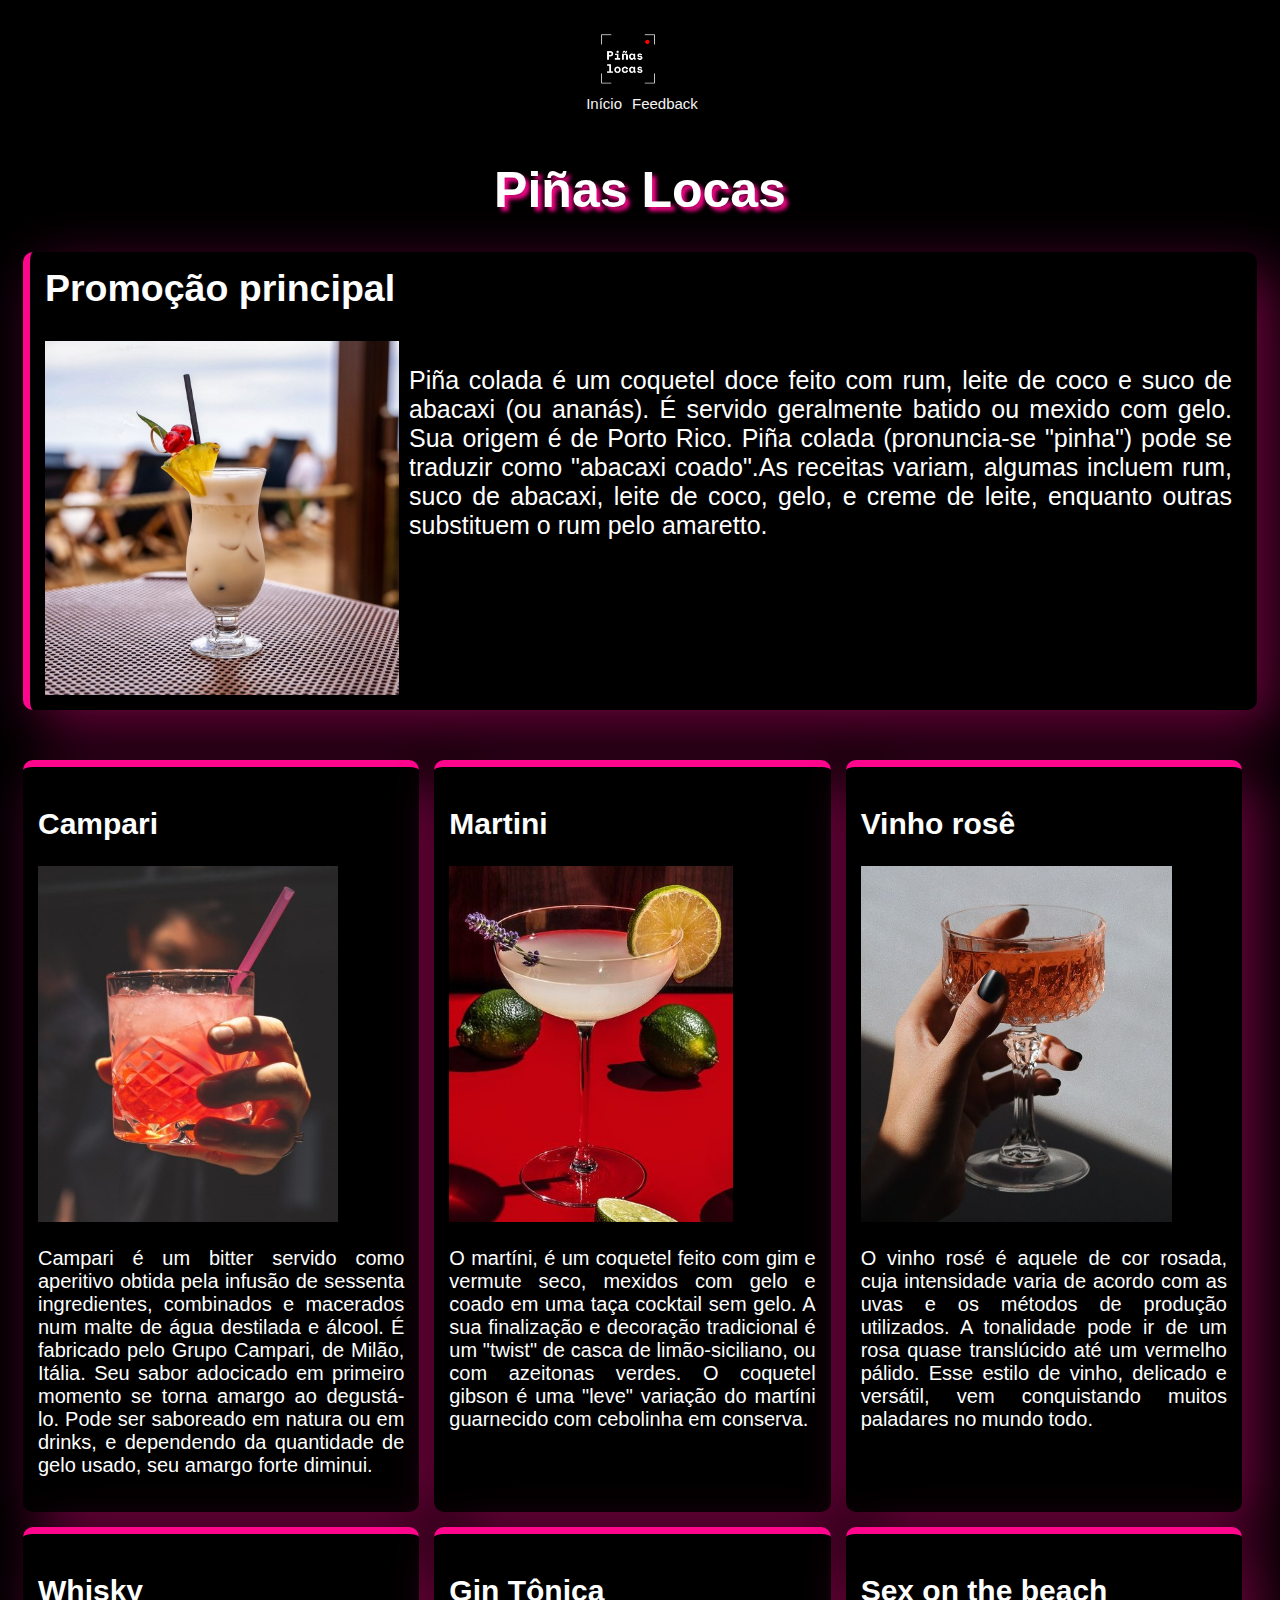
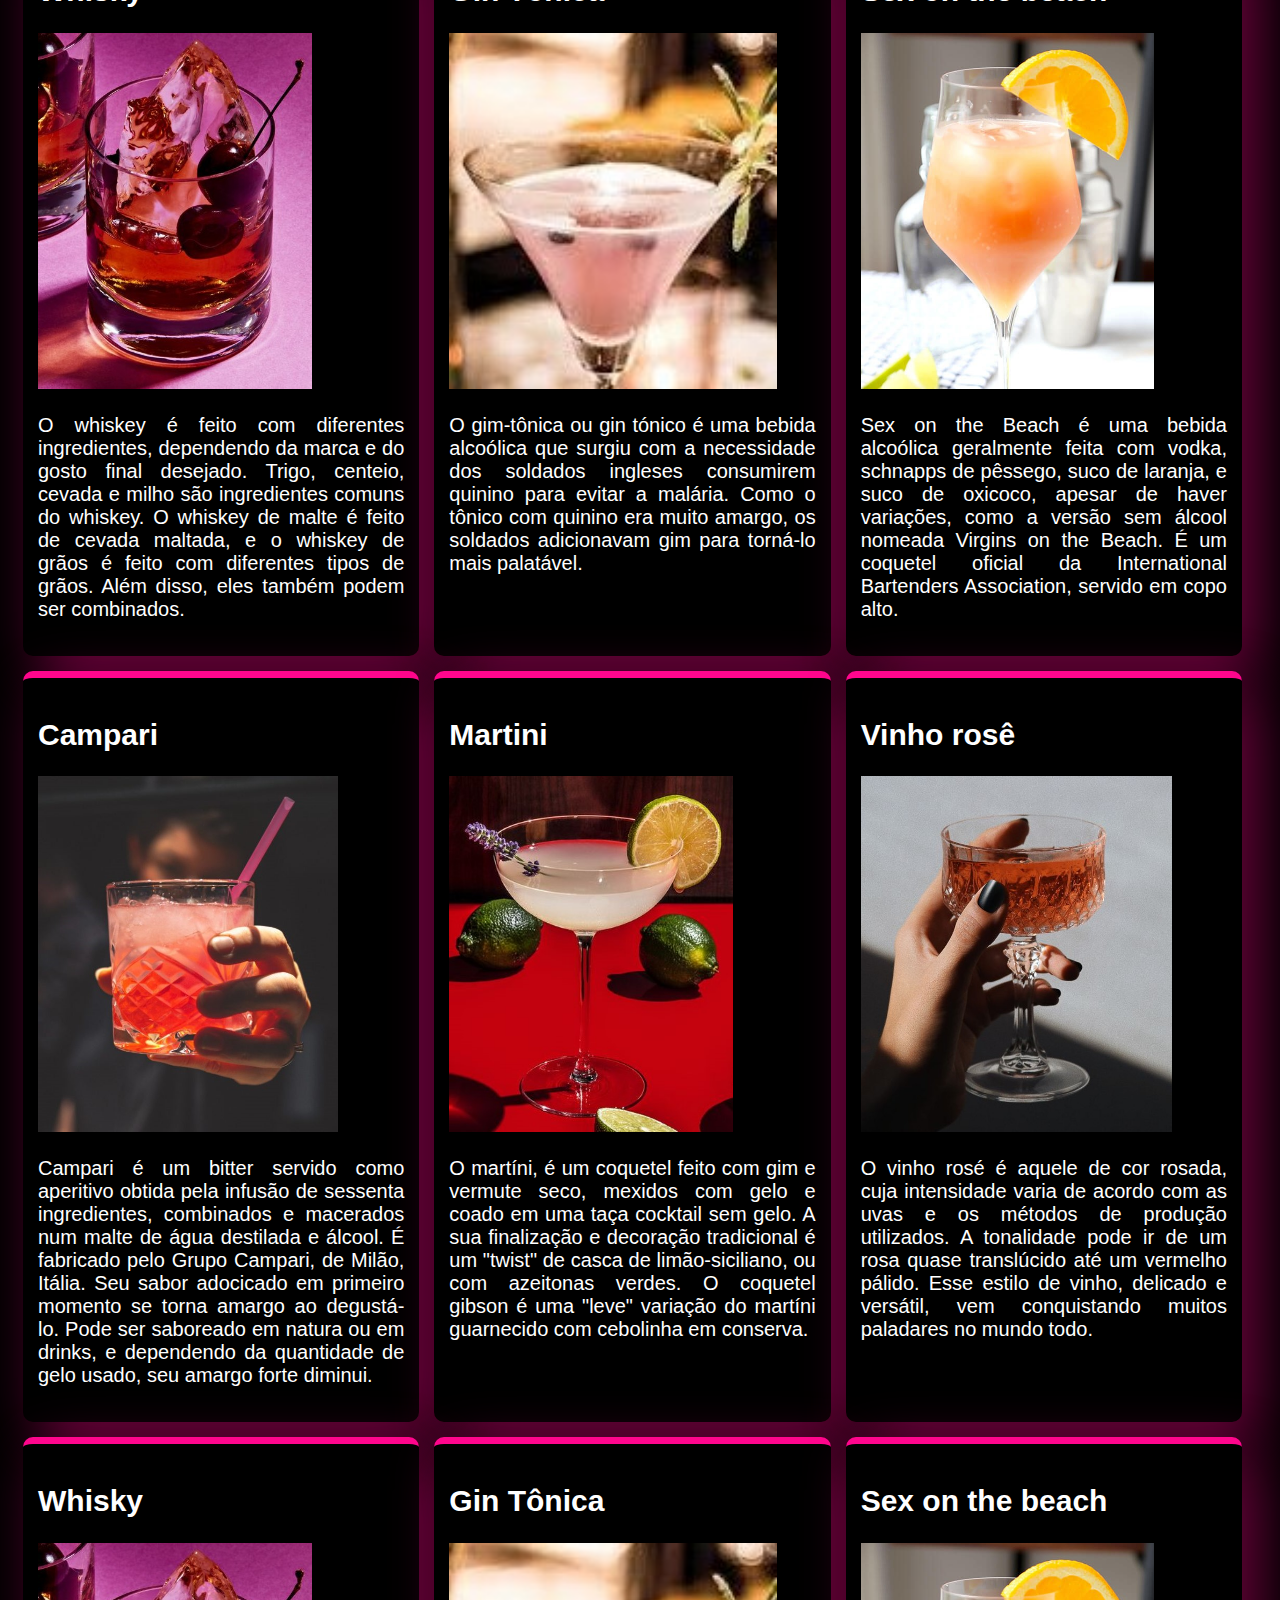
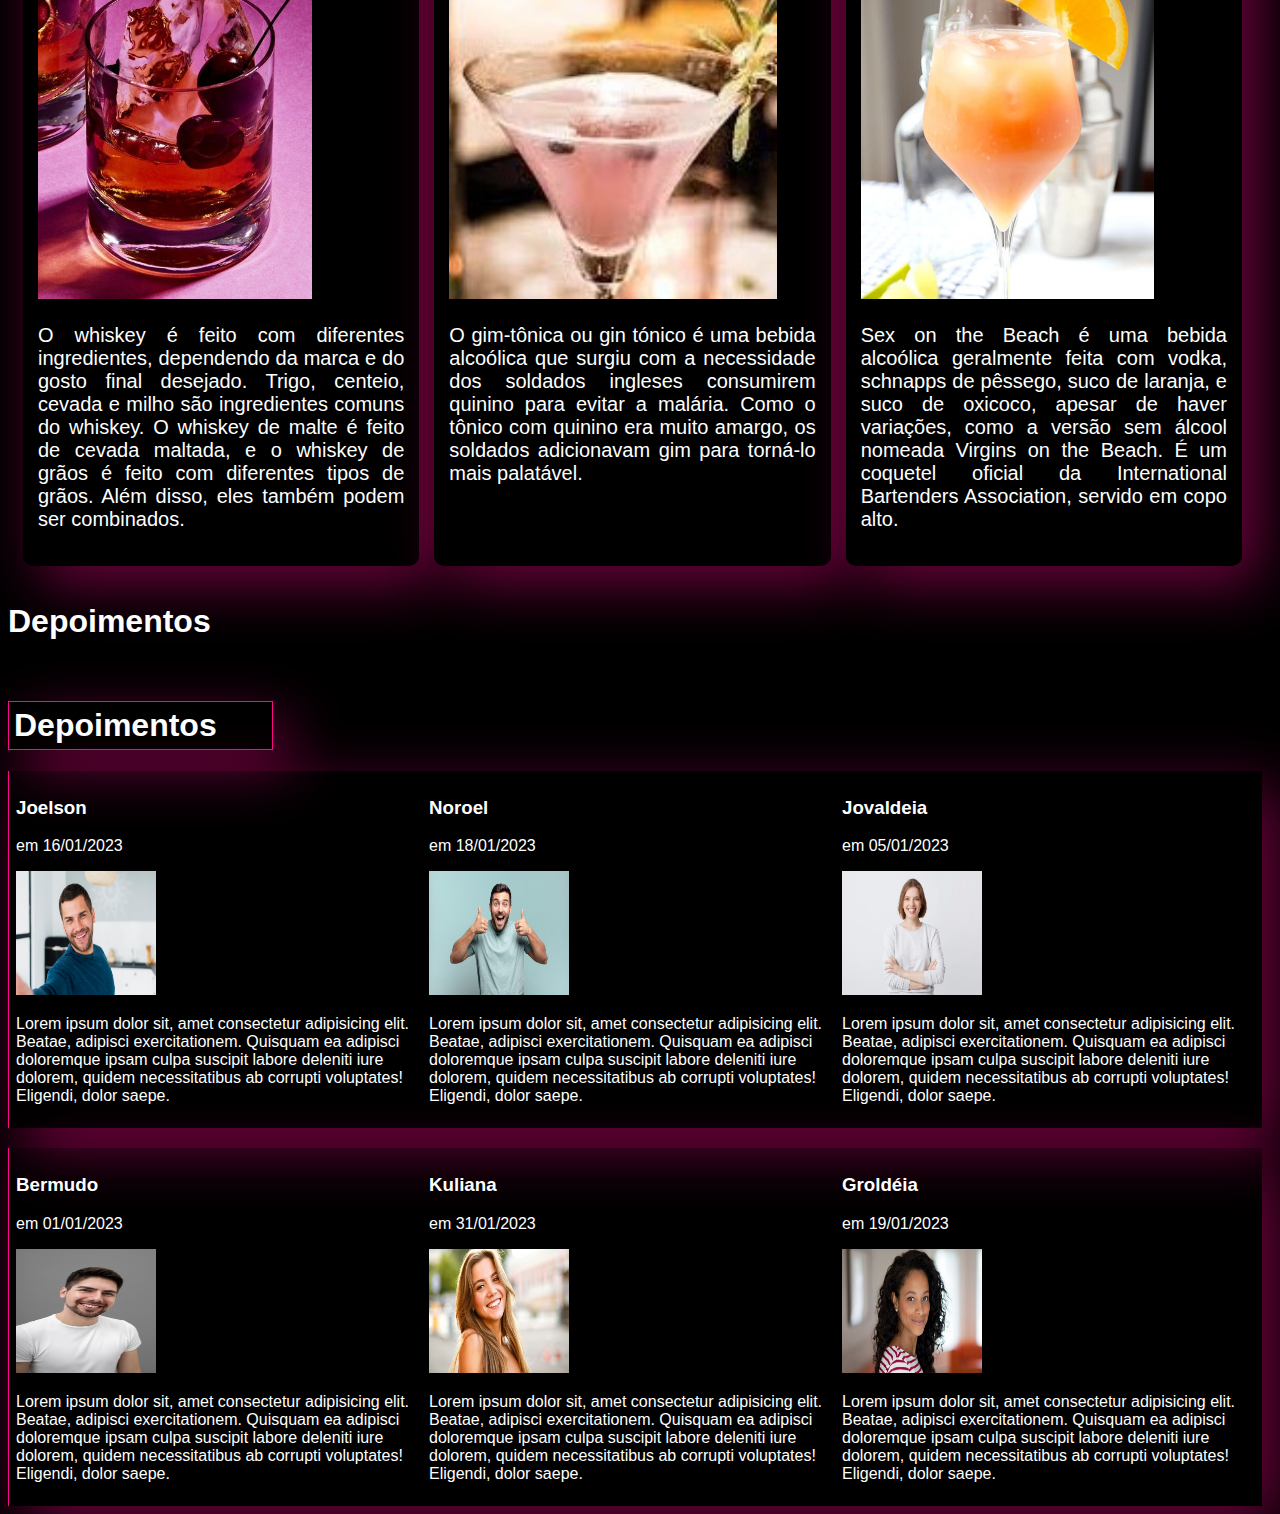
==== commit f197485c: "final final" ====
--- a/Index.html
+++ b/Index.html
@@ -9,30 +9,18 @@
 </head>
 
 <body>
+
     <iframe src="layouts/header.html" frameborder="0" scrolling="no" width="100%" height="115px"></iframe>
-    <h1 id="title">Piña Loca</h1>
+    <h1 id="title">Piñas Locas</h1>
     <article id="article1">
         <h2 id="article_title">Promoção principal</h2>
         <div id="principal">
             <img src="assets/images/piña.jpg" alt="piña colada" width="354px" height="354px">
-            <p id="principal_txt">Lorem ipsum, dolor sit amet consectetur adipisicing elit. Omnis, explicabo aut
-                voluptas consequuntur
-                cumque
-                asperiores quos, sunt quia architecto soluta autem ipsum, veniam maiores consequatur quas? Nisi
-                vitae
-                placeat maxime?Lorem ipsum, dolor sit amet consectetur adipisicing elit. Omnis, explicabo aut
-                voluptas
-                consequuntur cumque asperiores quos, sunt quia architecto soluta autem ipsum, veniam maiores
-                consequatur
-                quas? Nisi vitae placeat maxime?Lorem ipsum, dolor sit amet consectetur adipisicing elit. Omnis,
-                explicabo
-                aut voluptas consequuntur cumque asperiores quos, sunt quia architecto soluta autem ipsum, veniam
-                maiores
-                consequatur quas? Nisi vitae placeat maxime?Lorem ipsum, dolor sit amet consectetur adipisicing
-                elit. Omnis,
-                explicabo aut voluptas consequuntur cumque asperiores quos, sunt quia architecto soluta autem ipsum,
-                veniam
-                maiores consequatur quas? Nisi vitae placeat maxime??</p>
+            <p id="principal_txt">Piña colada é um coquetel doce feito com rum, leite de coco e suco de abacaxi (ou
+                ananás). É servido geralmente batido ou mexido com gelo. Sua origem é de Porto Rico. Piña colada
+                (pronuncia-se "pinha") pode se traduzir como "abacaxi coado".As receitas variam, algumas incluem rum,
+                suco de abacaxi, leite de coco, gelo, e creme de leite, enquanto outras substituem o rum pelo amaretto.
+            </p>
         </div>
     </article>
     <article id="article2">
@@ -40,104 +28,123 @@
             <section class="sect_combos">
                 <h2>Campari</h2>
                 <img src="assets/images/campari.jpg" alt="campari" weigh="356px" height="356px">
-                <p>Lorem ipsum, dolor sit amet consectetur adipisicing elit. Quod, odit. Fugit incidunt repudiandae
-                    blanditiis autem porro nostrum libero minus eveniet, aut possimus ut reprehenderit velit aliquam
-                    optio.
+                <p>Campari é um bitter servido como aperitivo obtida pela infusão de sessenta ingredientes, combinados e
+                    macerados num malte de água destilada e álcool. É fabricado pelo Grupo Campari, de Milão, Itália.
+                    Seu sabor adocicado em primeiro momento se torna amargo ao degustá-lo. Pode ser saboreado em natura
+                    ou em drinks, e dependendo da quantidade de gelo usado, seu amargo forte diminui.
                 </p>
             </section>
             <section class="sect_combos">
                 <h2>Martini</h2>
                 <img src="assets/images/martini.jpg" alt="martini" weigh="356px" height="356px">
-                <p>Lorem ipsum, dolor sit amet consectetur adipisicing elit. Quod, odit. Fugit incidunt repudiandae
-                    blanditiis autem porro nostrum libero minus eveniet, aut possimus ut reprehenderit velit aliquam
-                    optio
+                <p>O martíni, é um coquetel feito com gim e vermute seco, mexidos com gelo e coado em uma taça
+                    cocktail sem gelo. A sua finalização e decoração tradicional é um "twist" de casca de
+                    limão-siciliano, ou com azeitonas verdes. O coquetel gibson é uma "leve" variação do martíni
+                    guarnecido com cebolinha em conserva.
                 </p>
             </section>
             <section class="sect_combos">
                 <h2>Vinho rosê</h2>
                 <img src="assets/images/vinho_rose.jpg" alt="vinho rosê" weigh="356px" height="356px">
-                <p>Lorem ipsum, dolor sit amet consectetur adipisicing elit. Quod, odit. Fugit incidunt repudiandae
-                    blanditiis autem porro nostrum libero minus eveniet, aut possimus ut reprehenderit velit aliquam
-                    optio
+                <p>O vinho rosé é aquele de cor rosada, cuja intensidade varia de acordo com as uvas e os métodos de
+                    produção utilizados. A tonalidade pode ir de um rosa quase translúcido até um vermelho pálido. Esse
+                    estilo de vinho, delicado e versátil, vem conquistando muitos paladares no mundo todo.
                 </p>
             </section>
         </div>
         <div class="div_combos">
             <section class="sect_combos">
-                <h2>Whiskey</h2>
+                <h2>Whisky</h2>
                 <img src="assets/images/whiskey.jpg" alt="whiskey" weigh="356px" height="356px">
-                <p>Lorem ipsum, dolor sit amet consectetur adipisicing elit. Quod, odit. Fugit incidunt repudiandae
-                    blanditiis autem porro nostrum libero minus eveniet, aut possimus ut reprehenderit velit aliquam
-                    optio
+                <p>O whiskey é feito com diferentes ingredientes, dependendo da marca e do gosto final desejado. Trigo,
+                    centeio, cevada e milho são ingredientes comuns do whiskey. O whiskey de malte é feito de cevada
+                    maltada, e o whiskey de grãos é feito com diferentes tipos de grãos. Além disso, eles também podem
+                    ser combinados.
                 </p>
             </section>
             <section class="sect_combos">
                 <h2>Gin Tônica</h2>
                 <img src="assets/images/gin.jfif" alt="gin tonica" weigh="356px" height="356px">
-                <p>Lorem ipsum, dolor sit amet consectetur adipisicing elit. Quod, odit. Fugit incidunt repudiandae
-                    blanditiis autem porro nostrum libero minus eveniet, aut possimus ut reprehenderit velit aliquam
-                    optio
+                <p>O gim-tônica ou gin tónico é uma bebida alcoólica que
+                    surgiu com a necessidade dos soldados ingleses consumirem quinino para evitar a malária. Como o
+                    tônico com quinino era muito amargo, os soldados adicionavam gim para torná-lo mais palatável.
                 </p>
             </section>
             <section class="sect_combos">
                 <h2>Sex on the beach</h2>
                 <img src="assets/images/sex_on_the_beach.jpg" alt="sex on the beach" weigh="356px" height="356px">
-                <p>Lorem ipsum, dolor sit amet consectetur adipisicing elit. Quod, odit. Fugit incidunt repudiandae
-                    blanditiis autem porro nostrum libero minus eveniet, aut possimus ut reprehenderit velit aliquam
-                </p>
-            </section>
-        </div><div class="div_combos">
-            <section class="sect_combos">
-                <h2>Campari</h2>
-                <img src="assets/images/campari.jpg" alt="campari" weigh="356px" height="356px">
-                <p>Lorem ipsum, dolor sit amet consectetur adipisicing elit. Quod, odit. Fugit incidunt repudiandae
-                    blanditiis autem porro nostrum libero minus eveniet, aut possimus ut reprehenderit velit aliquam
-                    optio.
-                </p>
-            </section>
-            <section class="sect_combos">
-                <h2>Martini</h2>
-                <img src="assets/images/martini.jpg" alt="martini" weigh="356px" height="356px">
-                <p>Lorem ipsum, dolor sit amet consectetur adipisicing elit. Quod, odit. Fugit incidunt repudiandae
-                    blanditiis autem porro nostrum libero minus eveniet, aut possimus ut reprehenderit velit aliquam
-                    optio
-                </p>
-            </section>
-            <section class="sect_combos">
-                <h2>Vinho rosê</h2>
-                <img src="assets/images/vinho_rose.jpg" alt="vinho rosê" weigh="356px" height="356px">
-                <p>Lorem ipsum, dolor sit amet consectetur adipisicing elit. Quod, odit. Fugit incidunt repudiandae
-                    blanditiis autem porro nostrum libero minus eveniet, aut possimus ut reprehenderit velit aliquam
-                    optio
+                <p>Sex on the Beach é uma bebida alcoólica geralmente feita com vodka, schnapps de pêssego, suco de
+                    laranja, e suco de oxicoco, apesar de haver variações, como a versão sem álcool nomeada Virgins on
+                    the Beach. É um coquetel oficial da International Bartenders Association, servido em copo alto.
+
                 </p>
             </section>
         </div>
         <div class="div_combos">
+        <section class="sect_combos">
+            <h2>Campari</h2>
+            <img src="assets/images/campari.jpg" alt="campari" weigh="356px" height="356px">
+            <p>Campari é um bitter servido como aperitivo obtida pela infusão de sessenta ingredientes, combinados e
+                macerados num malte de água destilada e álcool. É fabricado pelo Grupo Campari, de Milão, Itália.
+                Seu sabor adocicado em primeiro momento se torna amargo ao degustá-lo. Pode ser saboreado em natura
+                ou em drinks, e dependendo da quantidade de gelo usado, seu amargo forte diminui.
+            </p>
+        </section>
+        <section class="sect_combos">
+            <h2>Martini</h2>
+            <img src="assets/images/martini.jpg" alt="martini" weigh="356px" height="356px">
+            <p>O martíni, é um coquetel feito com gim e vermute seco, mexidos com gelo e coado em uma taça
+                cocktail sem gelo. A sua finalização e decoração tradicional é um "twist" de casca de
+                limão-siciliano, ou com azeitonas verdes. O coquetel gibson é uma "leve" variação do martíni
+                guarnecido com cebolinha em conserva.
+            </p>
+        </section>
+        <section class="sect_combos">
+            <h2>Vinho rosê</h2>
+            <img src="assets/images/vinho_rose.jpg" alt="vinho rosê" weigh="356px" height="356px">
+            <p>O vinho rosé é aquele de cor rosada, cuja intensidade varia de acordo com as uvas e os métodos de
+                produção utilizados. A tonalidade pode ir de um rosa quase translúcido até um vermelho pálido. Esse
+                estilo de vinho, delicado e versátil, vem conquistando muitos paladares no mundo todo.
+            </p>
+        </section>
+        </div>
+        <div class="div_combos">
             <section class="sect_combos">
-                <h2>Whiskey</h2>
+                <h2>Whisky</h2>
                 <img src="assets/images/whiskey.jpg" alt="whiskey" weigh="356px" height="356px">
-                <p>Lorem ipsum, dolor sit amet consectetur adipisicing elit. Quod, odit. Fugit incidunt repudiandae
-                    blanditiis autem porro nostrum libero minus eveniet, aut possimus ut reprehenderit velit aliquam
-                    optio
+                <p>O whiskey é feito com diferentes ingredientes, dependendo da marca e do gosto final desejado. Trigo,
+                    centeio, cevada e milho são ingredientes comuns do whiskey. O whiskey de malte é feito de cevada
+                    maltada, e o whiskey de grãos é feito com diferentes tipos de grãos. Além disso, eles também podem
+                    ser combinados.
                 </p>
             </section>
             <section class="sect_combos">
                 <h2>Gin Tônica</h2>
                 <img src="assets/images/gin.jfif" alt="gin tonica" weigh="356px" height="356px">
-                <p>Lorem ipsum, dolor sit amet consectetur adipisicing elit. Quod, odit. Fugit incidunt repudiandae
-                    blanditiis autem porro nostrum libero minus eveniet, aut possimus ut reprehenderit velit aliquam
-                    optio
+                <p>O gim-tônica ou gin tónico é uma bebida alcoólica que
+                    surgiu com a necessidade dos soldados ingleses consumirem quinino para evitar a malária. Como o
+                    tônico com quinino era muito amargo, os soldados adicionavam gim para torná-lo mais palatável.
                 </p>
             </section>
             <section class="sect_combos">
                 <h2>Sex on the beach</h2>
                 <img src="assets/images/sex_on_the_beach.jpg" alt="sex on the beach" weigh="356px" height="356px">
-                <p>Lorem ipsum, dolor sit amet consectetur adipisicing elit. Quod, odit. Fugit incidunt repudiandae
-                    blanditiis autem porro nostrum libero minus eveniet, aut possimus ut reprehenderit velit aliquam
+                <p>Sex on the Beach é uma bebida alcoólica geralmente feita com vodka, schnapps de pêssego, suco de
+                    laranja, e suco de oxicoco, apesar de haver variações, como a versão sem álcool nomeada Virgins on
+                    the Beach. É um coquetel oficial da International Bartenders Association, servido em copo alto.
                 </p>
             </section>
         </div>
     </article>
+    <div>
+        <article>
+            <h1>Depoimentos</h1>
+            <section>
+                <img src="" alt="">
+            </section>
+            <section></section>
+            <section></section>
+        </article>
     <h1 id="title_depoimento">Depoimentos</h1>
     <div class="div_depoimento">
         <section>
@@ -163,7 +170,7 @@
             <p>Lorem ipsum dolor sit, amet consectetur adipisicing elit. Beatae, adipisci exercitationem. Quisquam ea adipisci doloremque ipsam culpa suscipit labore deleniti iure dolorem, quidem necessitatibus ab corrupti voluptates! Eligendi, dolor saepe.</p>
         </section>
         <section>
-            <h3>Liliane</h3> <p>em 31/01/2023</p>
+            <h3>Kuliana</h3> <p>em 31/01/2023</p>
             <img src="assets/images/depoimento_5.avif" alt="foto de uma pessoa dando depoimento" width="140px" height="124px">
             <p>Lorem ipsum dolor sit, amet consectetur adipisicing elit. Beatae, adipisci exercitationem. Quisquam ea adipisci doloremque ipsam culpa suscipit labore deleniti iure dolorem, quidem necessitatibus ab corrupti voluptates! Eligendi, dolor saepe.</p>
         </section>
--- a/assets/css/Index.style.css
+++ b/assets/css/Index.style.css
@@ -65,14 +65,10 @@
 .div_depoimento {
     display: flex;
     padding: 7px;
-    border-left: solid 7px rgba(255, 06, 141);
+    border-left: solid 1.5px rgba(255, 06, 141);
     -webkit-box-shadow: 17px 18px 59px 0px rgba(255, 06, 141,0.42);
     -moz-box-shadow: 17px 18px 59px 0px rgba(255, 06, 141,0.42);
     box-shadow: 17px 18px 59px 0px rgba(255, 06, 141,0.42);
     margin-top: 20px;
     margin-right: 10px;
 }
-#h3_depoimentos {
-    display: flex;
-    align-items: center;
-}
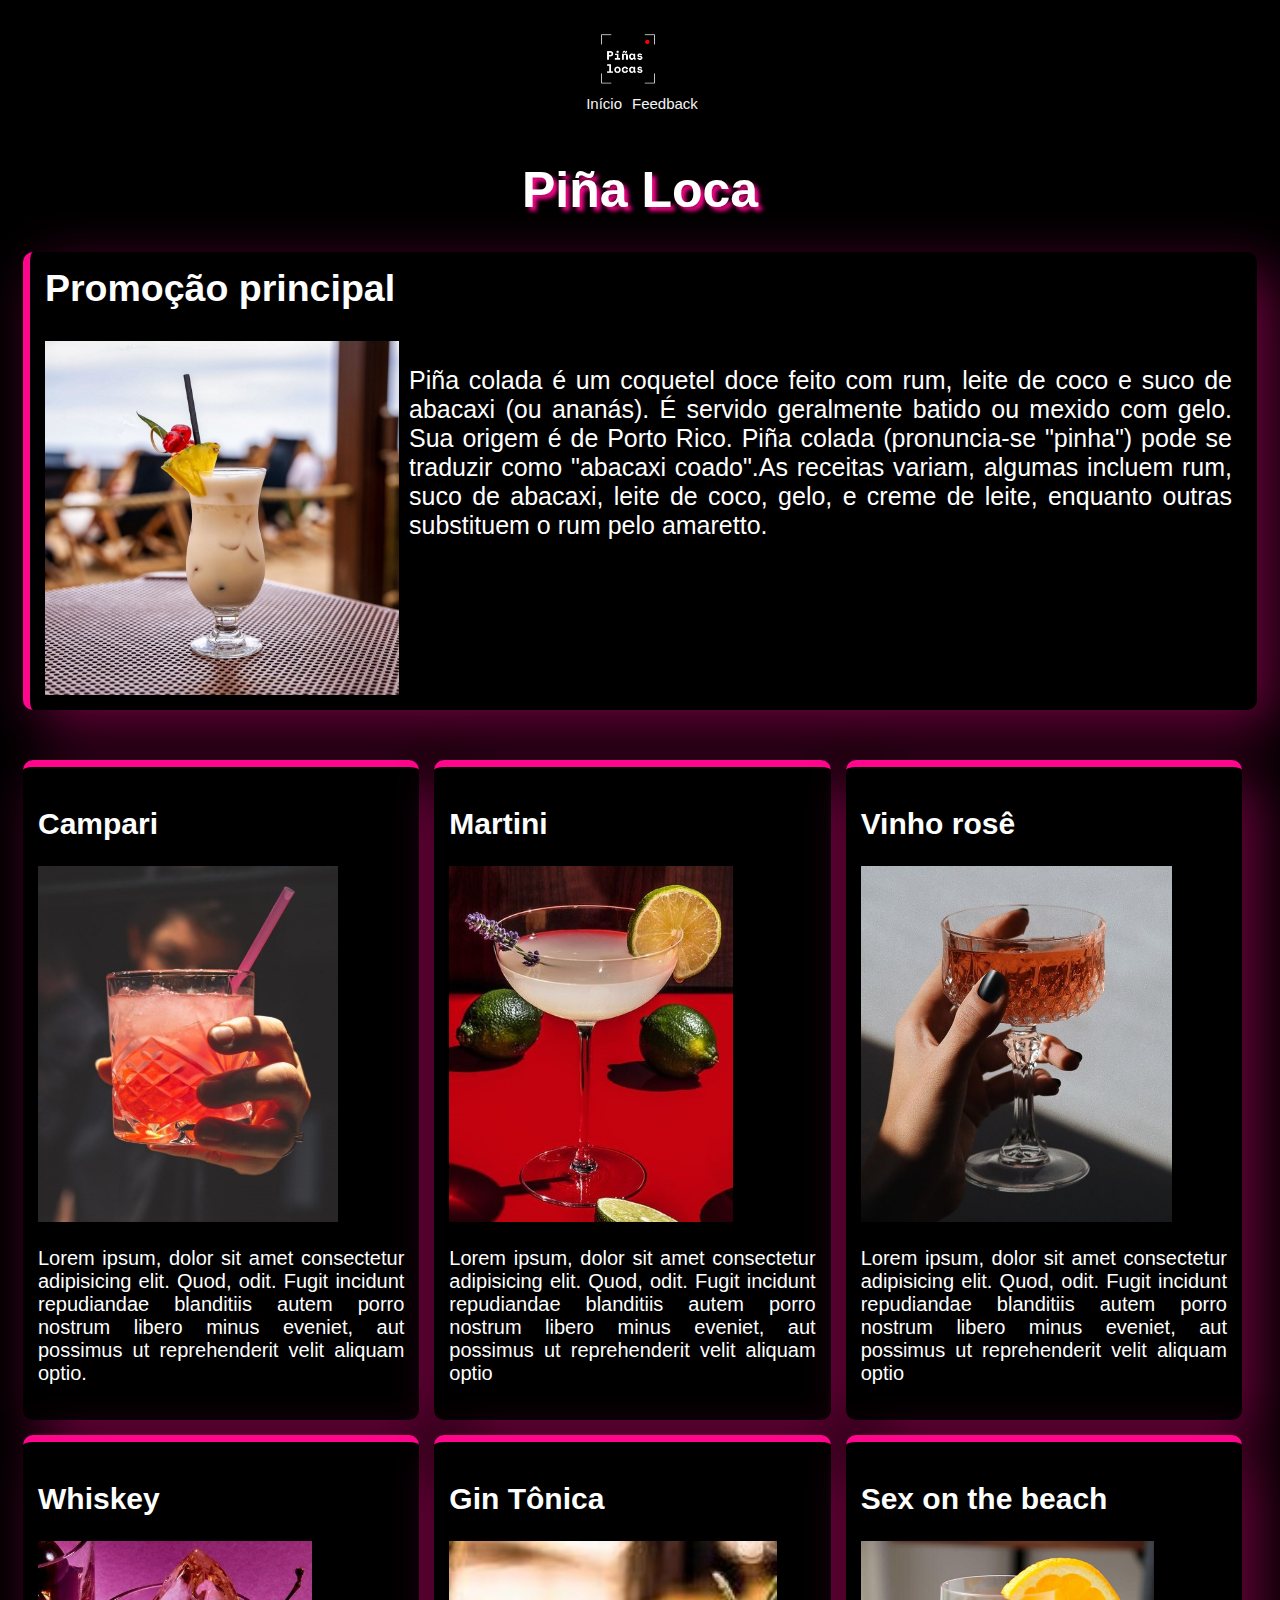
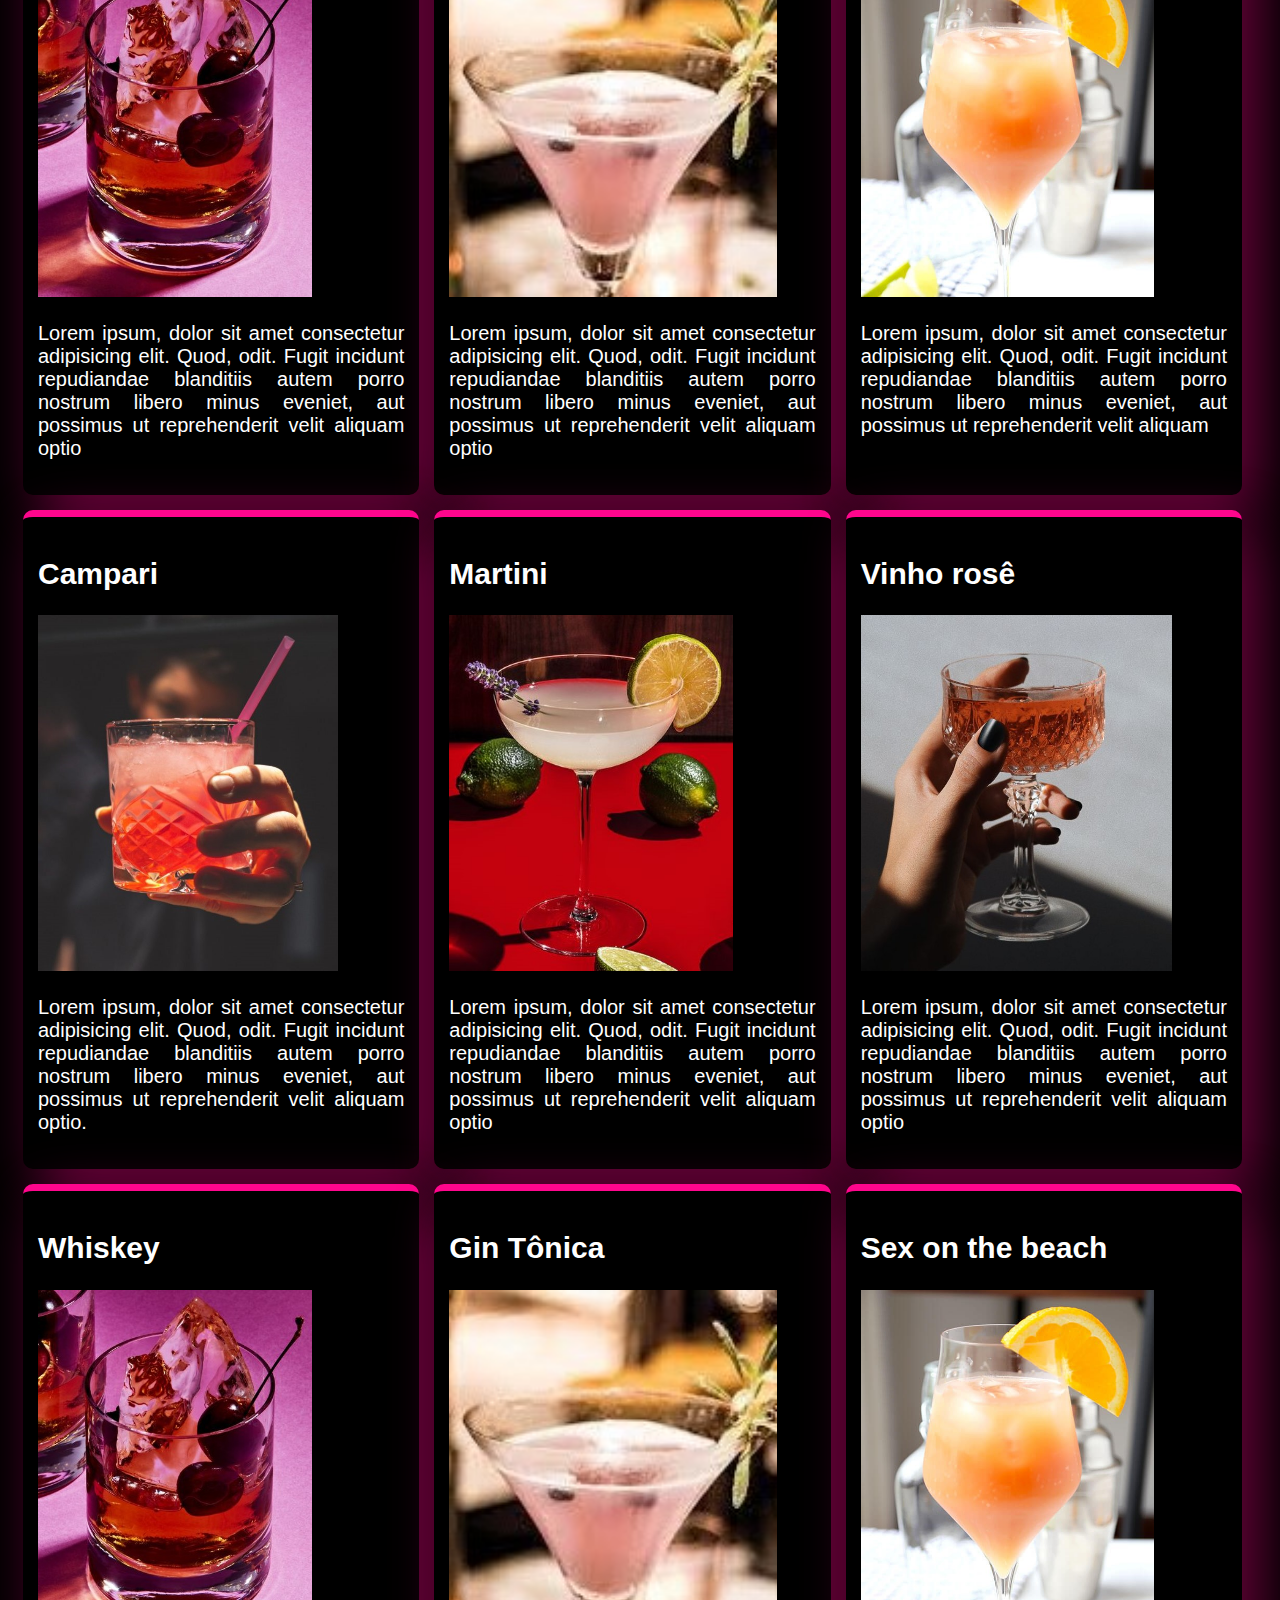
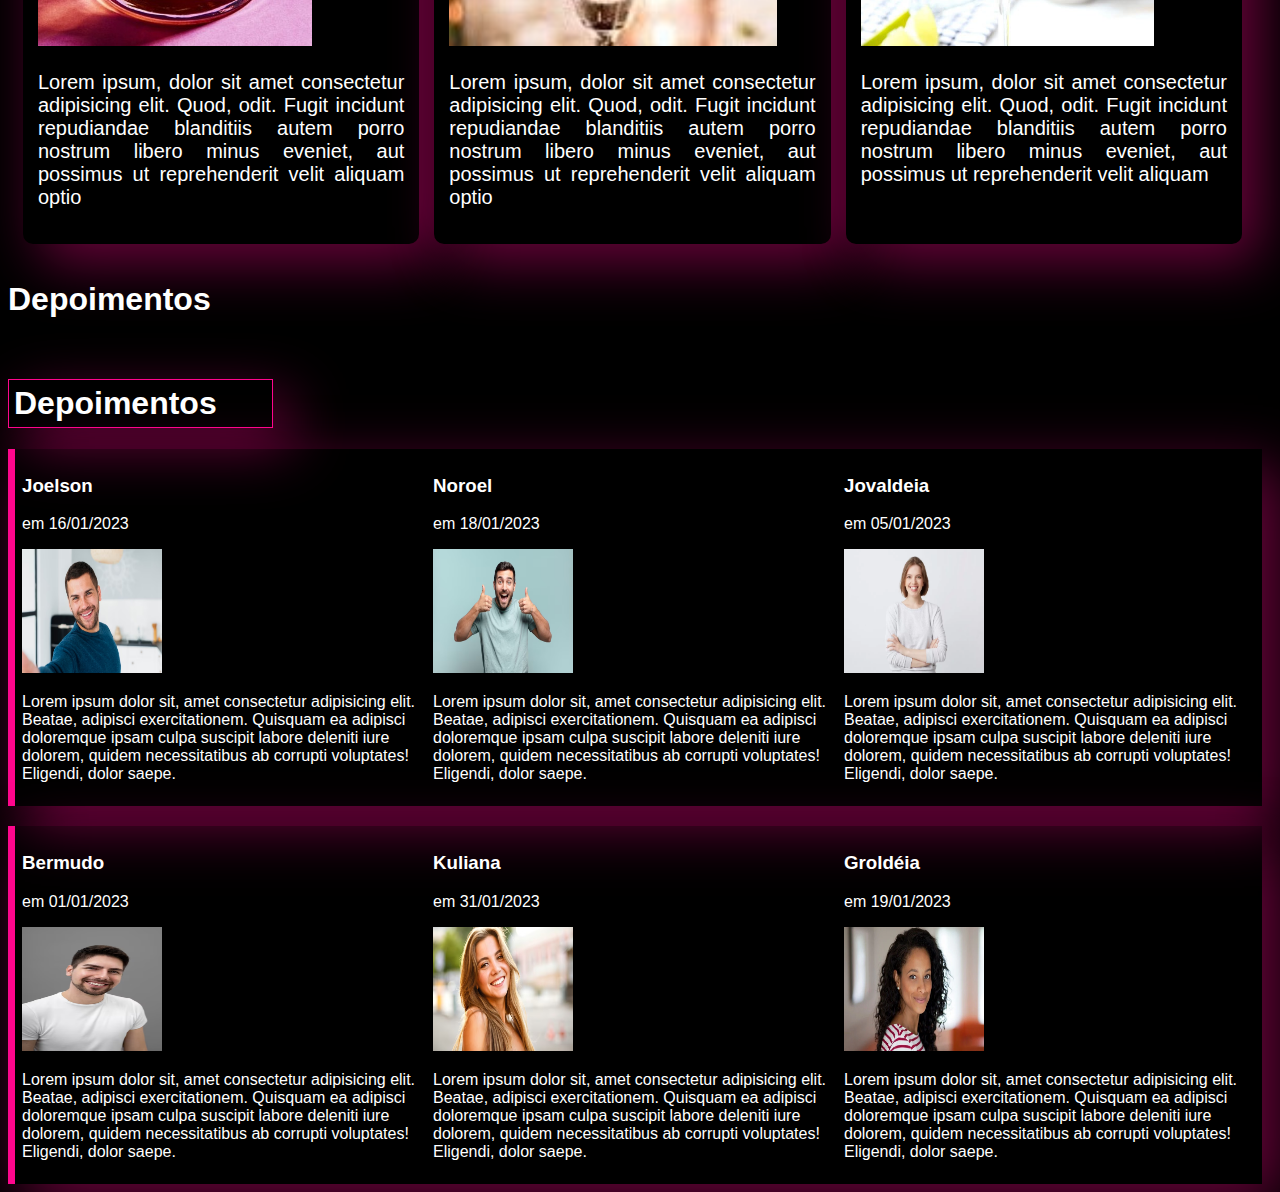
==== commit 1d6b9d93: "final final final" ====
--- a/Index.html
+++ b/Index.html
@@ -9,9 +9,8 @@
 </head>
 
 <body>
-
     <iframe src="layouts/header.html" frameborder="0" scrolling="no" width="100%" height="115px"></iframe>
-    <h1 id="title">Piñas Locas</h1>
+    <h1 id="title">Piña Loca</h1>
     <article id="article1">
         <h2 id="article_title">Promoção principal</h2>
         <div id="principal">
@@ -28,110 +27,101 @@
             <section class="sect_combos">
                 <h2>Campari</h2>
                 <img src="assets/images/campari.jpg" alt="campari" weigh="356px" height="356px">
-                <p>Campari é um bitter servido como aperitivo obtida pela infusão de sessenta ingredientes, combinados e
-                    macerados num malte de água destilada e álcool. É fabricado pelo Grupo Campari, de Milão, Itália.
-                    Seu sabor adocicado em primeiro momento se torna amargo ao degustá-lo. Pode ser saboreado em natura
-                    ou em drinks, e dependendo da quantidade de gelo usado, seu amargo forte diminui.
+                <p>Lorem ipsum, dolor sit amet consectetur adipisicing elit. Quod, odit. Fugit incidunt repudiandae
+                    blanditiis autem porro nostrum libero minus eveniet, aut possimus ut reprehenderit velit aliquam
+                    optio.
                 </p>
             </section>
             <section class="sect_combos">
                 <h2>Martini</h2>
                 <img src="assets/images/martini.jpg" alt="martini" weigh="356px" height="356px">
-                <p>O martíni, é um coquetel feito com gim e vermute seco, mexidos com gelo e coado em uma taça
-                    cocktail sem gelo. A sua finalização e decoração tradicional é um "twist" de casca de
-                    limão-siciliano, ou com azeitonas verdes. O coquetel gibson é uma "leve" variação do martíni
-                    guarnecido com cebolinha em conserva.
+                <p>Lorem ipsum, dolor sit amet consectetur adipisicing elit. Quod, odit. Fugit incidunt repudiandae
+                    blanditiis autem porro nostrum libero minus eveniet, aut possimus ut reprehenderit velit aliquam
+                    optio
                 </p>
             </section>
             <section class="sect_combos">
                 <h2>Vinho rosê</h2>
                 <img src="assets/images/vinho_rose.jpg" alt="vinho rosê" weigh="356px" height="356px">
-                <p>O vinho rosé é aquele de cor rosada, cuja intensidade varia de acordo com as uvas e os métodos de
-                    produção utilizados. A tonalidade pode ir de um rosa quase translúcido até um vermelho pálido. Esse
-                    estilo de vinho, delicado e versátil, vem conquistando muitos paladares no mundo todo.
+                <p>Lorem ipsum, dolor sit amet consectetur adipisicing elit. Quod, odit. Fugit incidunt repudiandae
+                    blanditiis autem porro nostrum libero minus eveniet, aut possimus ut reprehenderit velit aliquam
+                    optio
                 </p>
             </section>
         </div>
         <div class="div_combos">
             <section class="sect_combos">
-                <h2>Whisky</h2>
+                <h2>Whiskey</h2>
                 <img src="assets/images/whiskey.jpg" alt="whiskey" weigh="356px" height="356px">
-                <p>O whiskey é feito com diferentes ingredientes, dependendo da marca e do gosto final desejado. Trigo,
-                    centeio, cevada e milho são ingredientes comuns do whiskey. O whiskey de malte é feito de cevada
-                    maltada, e o whiskey de grãos é feito com diferentes tipos de grãos. Além disso, eles também podem
-                    ser combinados.
+                <p>Lorem ipsum, dolor sit amet consectetur adipisicing elit. Quod, odit. Fugit incidunt repudiandae
+                    blanditiis autem porro nostrum libero minus eveniet, aut possimus ut reprehenderit velit aliquam
+                    optio
                 </p>
             </section>
             <section class="sect_combos">
                 <h2>Gin Tônica</h2>
                 <img src="assets/images/gin.jfif" alt="gin tonica" weigh="356px" height="356px">
-                <p>O gim-tônica ou gin tónico é uma bebida alcoólica que
-                    surgiu com a necessidade dos soldados ingleses consumirem quinino para evitar a malária. Como o
-                    tônico com quinino era muito amargo, os soldados adicionavam gim para torná-lo mais palatável.
+                <p>Lorem ipsum, dolor sit amet consectetur adipisicing elit. Quod, odit. Fugit incidunt repudiandae
+                    blanditiis autem porro nostrum libero minus eveniet, aut possimus ut reprehenderit velit aliquam
+                    optio
                 </p>
             </section>
             <section class="sect_combos">
                 <h2>Sex on the beach</h2>
                 <img src="assets/images/sex_on_the_beach.jpg" alt="sex on the beach" weigh="356px" height="356px">
-                <p>Sex on the Beach é uma bebida alcoólica geralmente feita com vodka, schnapps de pêssego, suco de
-                    laranja, e suco de oxicoco, apesar de haver variações, como a versão sem álcool nomeada Virgins on
-                    the Beach. É um coquetel oficial da International Bartenders Association, servido em copo alto.
-
+                <p>Lorem ipsum, dolor sit amet consectetur adipisicing elit. Quod, odit. Fugit incidunt repudiandae
+                    blanditiis autem porro nostrum libero minus eveniet, aut possimus ut reprehenderit velit aliquam
                 </p>
             </section>
         </div>
         <div class="div_combos">
-        <section class="sect_combos">
-            <h2>Campari</h2>
-            <img src="assets/images/campari.jpg" alt="campari" weigh="356px" height="356px">
-            <p>Campari é um bitter servido como aperitivo obtida pela infusão de sessenta ingredientes, combinados e
-                macerados num malte de água destilada e álcool. É fabricado pelo Grupo Campari, de Milão, Itália.
-                Seu sabor adocicado em primeiro momento se torna amargo ao degustá-lo. Pode ser saboreado em natura
-                ou em drinks, e dependendo da quantidade de gelo usado, seu amargo forte diminui.
-            </p>
-        </section>
-        <section class="sect_combos">
-            <h2>Martini</h2>
-            <img src="assets/images/martini.jpg" alt="martini" weigh="356px" height="356px">
-            <p>O martíni, é um coquetel feito com gim e vermute seco, mexidos com gelo e coado em uma taça
-                cocktail sem gelo. A sua finalização e decoração tradicional é um "twist" de casca de
-                limão-siciliano, ou com azeitonas verdes. O coquetel gibson é uma "leve" variação do martíni
-                guarnecido com cebolinha em conserva.
-            </p>
-        </section>
-        <section class="sect_combos">
-            <h2>Vinho rosê</h2>
-            <img src="assets/images/vinho_rose.jpg" alt="vinho rosê" weigh="356px" height="356px">
-            <p>O vinho rosé é aquele de cor rosada, cuja intensidade varia de acordo com as uvas e os métodos de
-                produção utilizados. A tonalidade pode ir de um rosa quase translúcido até um vermelho pálido. Esse
-                estilo de vinho, delicado e versátil, vem conquistando muitos paladares no mundo todo.
-            </p>
-        </section>
+            <section class="sect_combos">
+                <h2>Campari</h2>
+                <img src="assets/images/campari.jpg" alt="campari" weigh="356px" height="356px">
+                <p>Lorem ipsum, dolor sit amet consectetur adipisicing elit. Quod, odit. Fugit incidunt repudiandae
+                    blanditiis autem porro nostrum libero minus eveniet, aut possimus ut reprehenderit velit aliquam
+                    optio.
+                </p>
+            </section>
+            <section class="sect_combos">
+                <h2>Martini</h2>
+                <img src="assets/images/martini.jpg" alt="martini" weigh="356px" height="356px">
+                <p>Lorem ipsum, dolor sit amet consectetur adipisicing elit. Quod, odit. Fugit incidunt repudiandae
+                    blanditiis autem porro nostrum libero minus eveniet, aut possimus ut reprehenderit velit aliquam
+                    optio
+                </p>
+            </section>
+            <section class="sect_combos">
+                <h2>Vinho rosê</h2>
+                <img src="assets/images/vinho_rose.jpg" alt="vinho rosê" weigh="356px" height="356px">
+                <p>Lorem ipsum, dolor sit amet consectetur adipisicing elit. Quod, odit. Fugit incidunt repudiandae
+                    blanditiis autem porro nostrum libero minus eveniet, aut possimus ut reprehenderit velit aliquam
+                    optio
+                </p>
+            </section>
         </div>
         <div class="div_combos">
             <section class="sect_combos">
-                <h2>Whisky</h2>
+                <h2>Whiskey</h2>
                 <img src="assets/images/whiskey.jpg" alt="whiskey" weigh="356px" height="356px">
-                <p>O whiskey é feito com diferentes ingredientes, dependendo da marca e do gosto final desejado. Trigo,
-                    centeio, cevada e milho são ingredientes comuns do whiskey. O whiskey de malte é feito de cevada
-                    maltada, e o whiskey de grãos é feito com diferentes tipos de grãos. Além disso, eles também podem
-                    ser combinados.
+                <p>Lorem ipsum, dolor sit amet consectetur adipisicing elit. Quod, odit. Fugit incidunt repudiandae
+                    blanditiis autem porro nostrum libero minus eveniet, aut possimus ut reprehenderit velit aliquam
+                    optio
                 </p>
             </section>
             <section class="sect_combos">
                 <h2>Gin Tônica</h2>
                 <img src="assets/images/gin.jfif" alt="gin tonica" weigh="356px" height="356px">
-                <p>O gim-tônica ou gin tónico é uma bebida alcoólica que
-                    surgiu com a necessidade dos soldados ingleses consumirem quinino para evitar a malária. Como o
-                    tônico com quinino era muito amargo, os soldados adicionavam gim para torná-lo mais palatável.
+                <p>Lorem ipsum, dolor sit amet consectetur adipisicing elit. Quod, odit. Fugit incidunt repudiandae
+                    blanditiis autem porro nostrum libero minus eveniet, aut possimus ut reprehenderit velit aliquam
+                    optio
                 </p>
             </section>
             <section class="sect_combos">
                 <h2>Sex on the beach</h2>
                 <img src="assets/images/sex_on_the_beach.jpg" alt="sex on the beach" weigh="356px" height="356px">
-                <p>Sex on the Beach é uma bebida alcoólica geralmente feita com vodka, schnapps de pêssego, suco de
-                    laranja, e suco de oxicoco, apesar de haver variações, como a versão sem álcool nomeada Virgins on
-                    the Beach. É um coquetel oficial da International Bartenders Association, servido em copo alto.
+                <p>Lorem ipsum, dolor sit amet consectetur adipisicing elit. Quod, odit. Fugit incidunt repudiandae
+                    blanditiis autem porro nostrum libero minus eveniet, aut possimus ut reprehenderit velit aliquam
                 </p>
             </section>
         </div>
@@ -148,34 +138,34 @@
     <h1 id="title_depoimento">Depoimentos</h1>
     <div class="div_depoimento">
         <section>
-            <div><h3>Joelson</h3> <p>em 16/01/2023</p></div>
+            <div class="h3_depoimentos"><h3>Joelson</h3> <p>em 16/01/2023</p></div>
             <img src="assets/images/depoimento_1.avif" alt="foto de uma pessoa dando depoimento" width="140px" height="124px">
             <p>Lorem ipsum dolor sit, amet consectetur adipisicing elit. Beatae, adipisci exercitationem. Quisquam ea adipisci doloremque ipsam culpa suscipit labore deleniti iure dolorem, quidem necessitatibus ab corrupti voluptates! Eligendi, dolor saepe.</p>
         </section>
         <section>
-            <h3>Noroel</h3> <p>em 18/01/2023</p>
+            <div class="h3_depoimentos"><h3>Noroel</h3> <p>em 18/01/2023</p></div>
             <img src="assets/images/depoimento_2.avif" alt="foto de uma pessoa dando depoimento" width="140px" height="124px">
             <p>Lorem ipsum dolor sit, amet consectetur adipisicing elit. Beatae, adipisci exercitationem. Quisquam ea adipisci doloremque ipsam culpa suscipit labore deleniti iure dolorem, quidem necessitatibus ab corrupti voluptates! Eligendi, dolor saepe.</p>
         </section>
         <section>
-            <h3>Jovaldeia</h3> <p>em 05/01/2023</p>
+            <div class="h3_depoimentos"><h3>Jovaldeia</h3> <p>em 05/01/2023</p></div>
             <img src="assets/images/depoimento_3.webp" alt="foto de uma pessoa dando depoimento" width="140px" height="124px">
             <p>Lorem ipsum dolor sit, amet consectetur adipisicing elit. Beatae, adipisci exercitationem. Quisquam ea adipisci doloremque ipsam culpa suscipit labore deleniti iure dolorem, quidem necessitatibus ab corrupti voluptates! Eligendi, dolor saepe.</p>
         </section>
     </div>
     <div class="div_depoimento">
         <section>
-            <h3>Bermudo</h3> <p>em 01/01/2023</p>
+            <div class="h3_depoimentos"><h3>Bermudo</h3> <p>em 01/01/2023</p></div>
             <img src="assets/images/depoimento_4.avif" alt="foto de uma pessoa dando depoimento" width="140px" height="124px">
             <p>Lorem ipsum dolor sit, amet consectetur adipisicing elit. Beatae, adipisci exercitationem. Quisquam ea adipisci doloremque ipsam culpa suscipit labore deleniti iure dolorem, quidem necessitatibus ab corrupti voluptates! Eligendi, dolor saepe.</p>
         </section>
         <section>
-            <h3>Kuliana</h3> <p>em 31/01/2023</p>
+            <div class="h3_depoimentos"><h3>Kuliana</h3> <p>em 31/01/2023</p></div>
             <img src="assets/images/depoimento_5.avif" alt="foto de uma pessoa dando depoimento" width="140px" height="124px">
             <p>Lorem ipsum dolor sit, amet consectetur adipisicing elit. Beatae, adipisci exercitationem. Quisquam ea adipisci doloremque ipsam culpa suscipit labore deleniti iure dolorem, quidem necessitatibus ab corrupti voluptates! Eligendi, dolor saepe.</p>
         </section>
         <section>
-            <h3>Groldéia</h3> <p>em 19/01/2023</p>
+        <div class="h3_depoimentos"><h3>Groldéia</h3> <p>em 19/01/2023</p></div>
             <img src="assets/images/depoimento_6.webp" alt="foto de uma pessoa dando depoimento" width="140px" height="124px">
             <p>Lorem ipsum dolor sit, amet consectetur adipisicing elit. Beatae, adipisci exercitationem. Quisquam ea adipisci doloremque ipsam culpa suscipit labore deleniti iure dolorem, quidem necessitatibus ab corrupti voluptates! Eligendi, dolor saepe.</p>
         </section>
--- a/assets/css/Index.style.css
+++ b/assets/css/Index.style.css
@@ -65,10 +65,14 @@
 .div_depoimento {
     display: flex;
     padding: 7px;
-    border-left: solid 1.5px rgba(255, 06, 141);
+    border-left: solid 7px rgba(255, 06, 141);
     -webkit-box-shadow: 17px 18px 59px 0px rgba(255, 06, 141,0.42);
     -moz-box-shadow: 17px 18px 59px 0px rgba(255, 06, 141,0.42);
     box-shadow: 17px 18px 59px 0px rgba(255, 06, 141,0.42);
     margin-top: 20px;
     margin-right: 10px;
 }
+#h3_depoimentos {
+    display: flex;
+    align-items: center;
+}
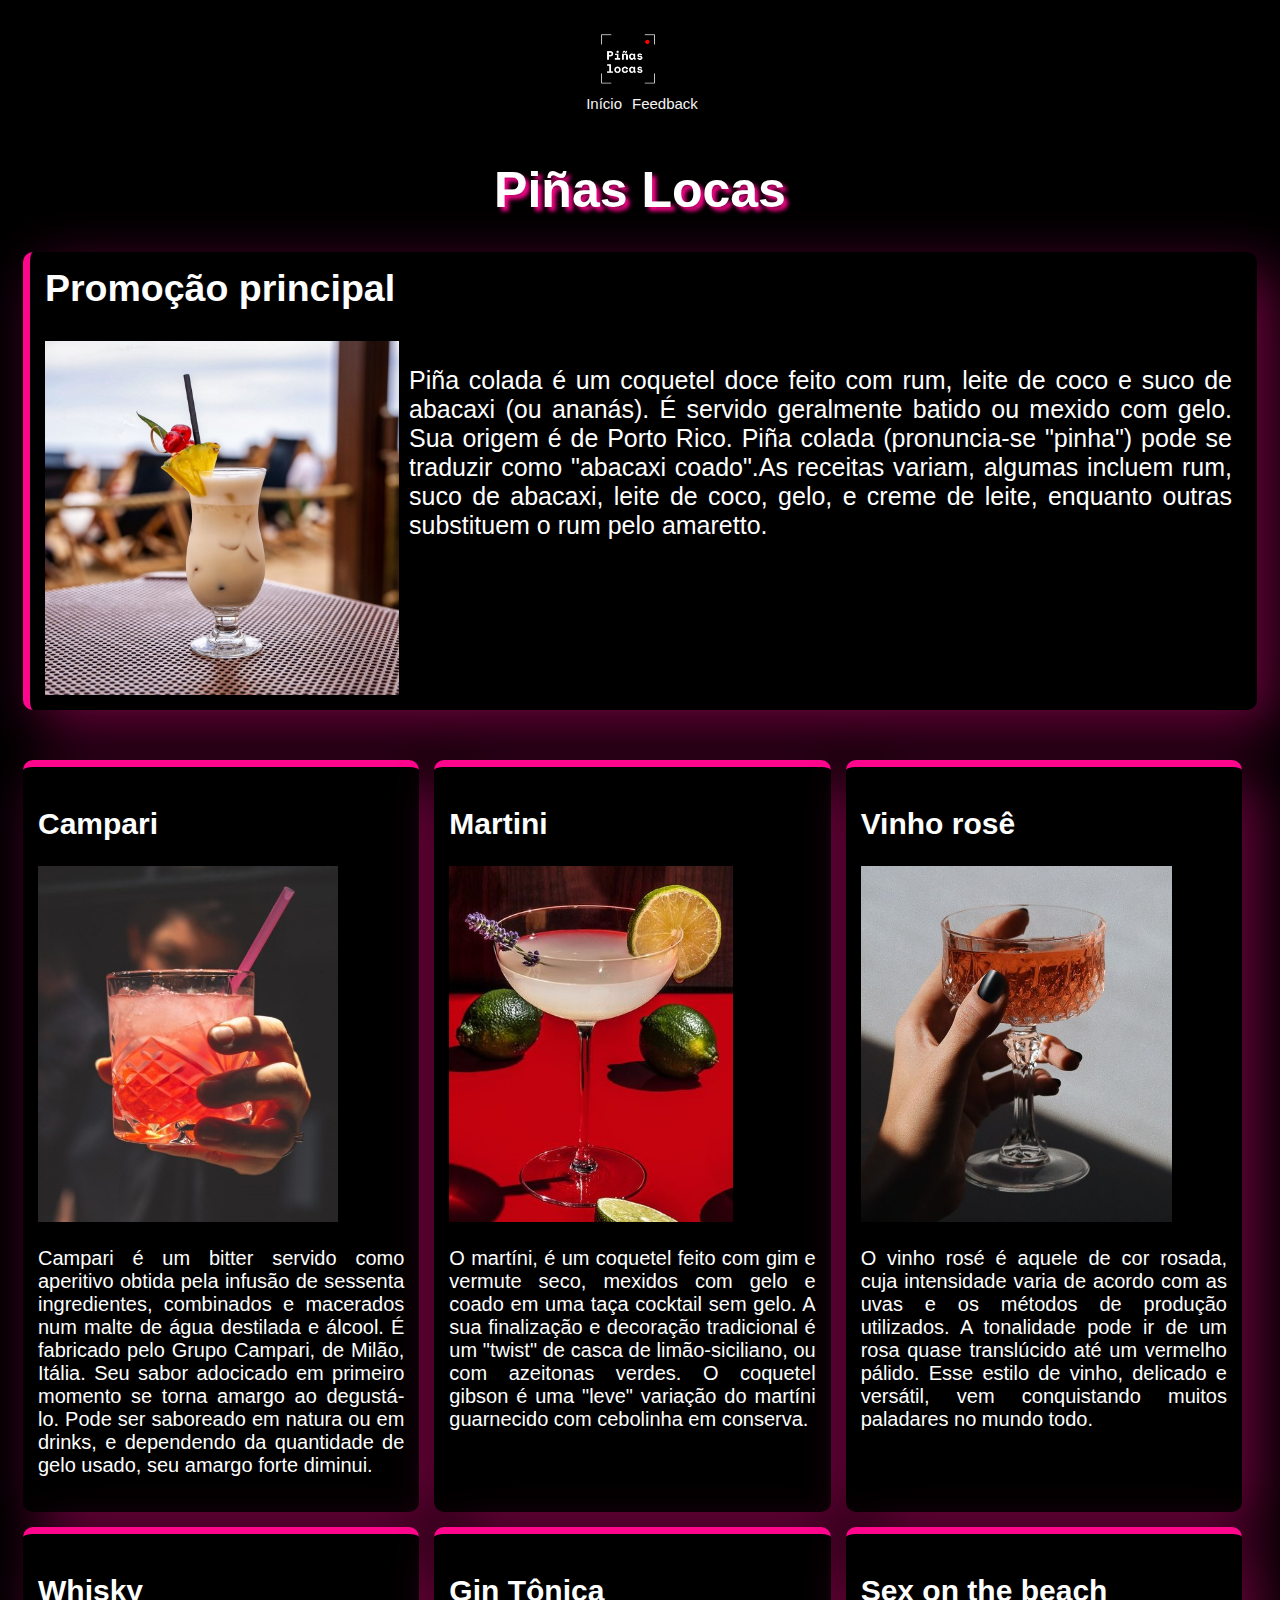
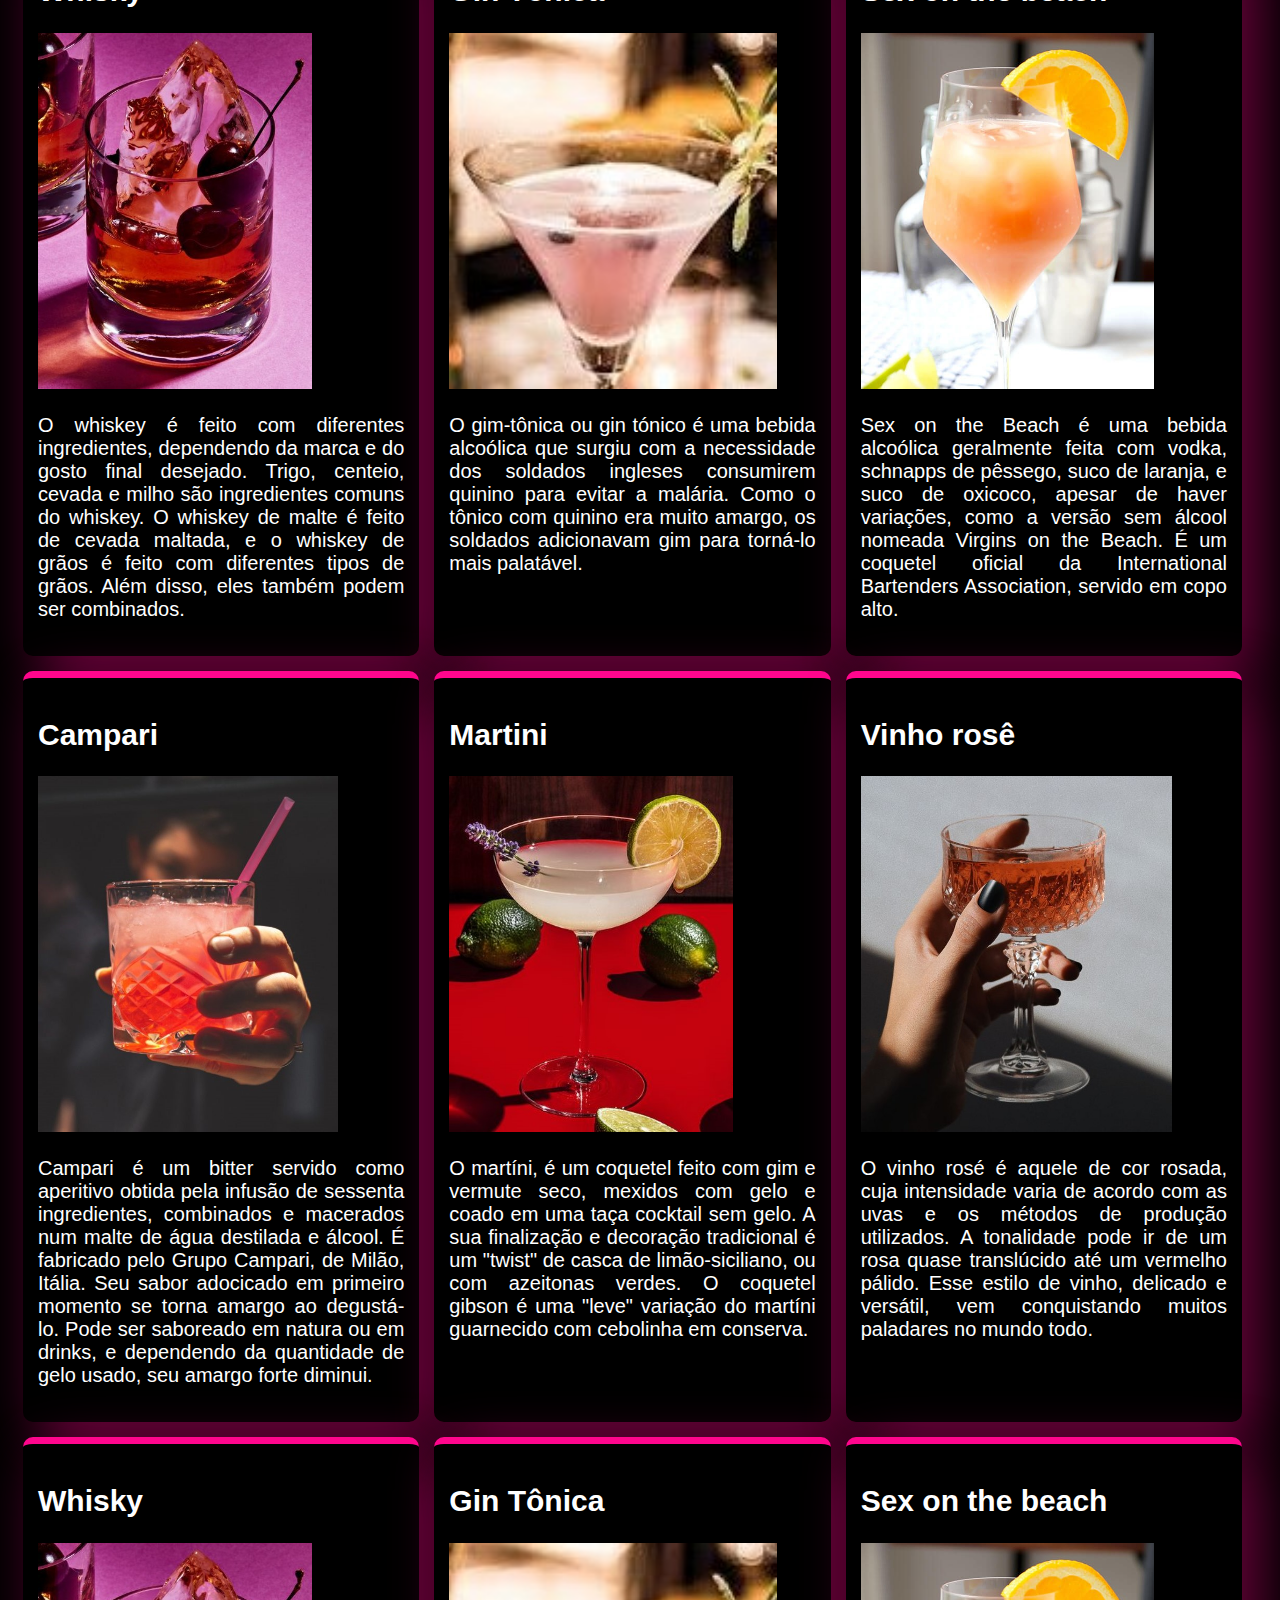
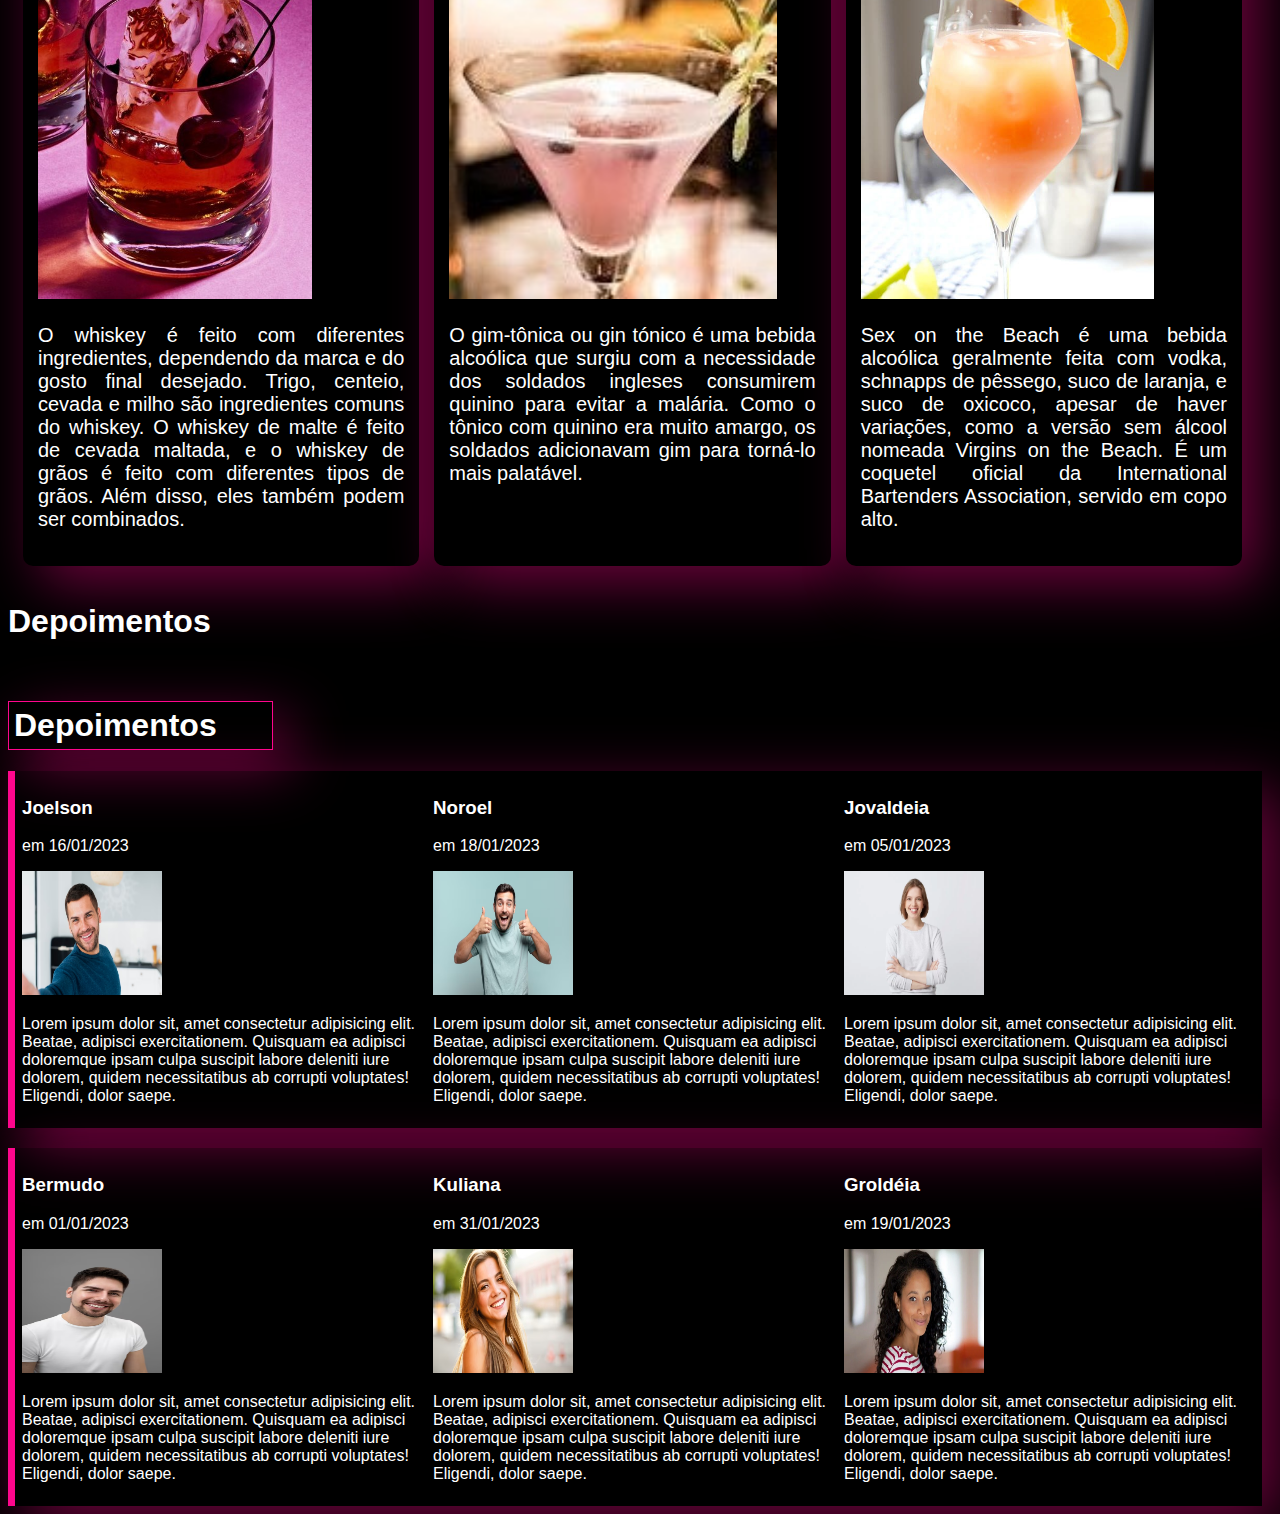
==== commit c243510a: "Merge pull request #39 from Rnchx/bebidas" ====
--- a/Index.html
+++ b/Index.html
@@ -9,8 +9,9 @@
 </head>
 
 <body>
+
     <iframe src="layouts/header.html" frameborder="0" scrolling="no" width="100%" height="115px"></iframe>
-    <h1 id="title">Piña Loca</h1>
+    <h1 id="title">Piñas Locas</h1>
     <article id="article1">
         <h2 id="article_title">Promoção principal</h2>
         <div id="principal">
@@ -27,101 +28,110 @@
             <section class="sect_combos">
                 <h2>Campari</h2>
                 <img src="assets/images/campari.jpg" alt="campari" weigh="356px" height="356px">
-                <p>Lorem ipsum, dolor sit amet consectetur adipisicing elit. Quod, odit. Fugit incidunt repudiandae
-                    blanditiis autem porro nostrum libero minus eveniet, aut possimus ut reprehenderit velit aliquam
-                    optio.
+                <p>Campari é um bitter servido como aperitivo obtida pela infusão de sessenta ingredientes, combinados e
+                    macerados num malte de água destilada e álcool. É fabricado pelo Grupo Campari, de Milão, Itália.
+                    Seu sabor adocicado em primeiro momento se torna amargo ao degustá-lo. Pode ser saboreado em natura
+                    ou em drinks, e dependendo da quantidade de gelo usado, seu amargo forte diminui.
                 </p>
             </section>
             <section class="sect_combos">
                 <h2>Martini</h2>
                 <img src="assets/images/martini.jpg" alt="martini" weigh="356px" height="356px">
-                <p>Lorem ipsum, dolor sit amet consectetur adipisicing elit. Quod, odit. Fugit incidunt repudiandae
-                    blanditiis autem porro nostrum libero minus eveniet, aut possimus ut reprehenderit velit aliquam
-                    optio
+                <p>O martíni, é um coquetel feito com gim e vermute seco, mexidos com gelo e coado em uma taça
+                    cocktail sem gelo. A sua finalização e decoração tradicional é um "twist" de casca de
+                    limão-siciliano, ou com azeitonas verdes. O coquetel gibson é uma "leve" variação do martíni
+                    guarnecido com cebolinha em conserva.
                 </p>
             </section>
             <section class="sect_combos">
                 <h2>Vinho rosê</h2>
                 <img src="assets/images/vinho_rose.jpg" alt="vinho rosê" weigh="356px" height="356px">
-                <p>Lorem ipsum, dolor sit amet consectetur adipisicing elit. Quod, odit. Fugit incidunt repudiandae
-                    blanditiis autem porro nostrum libero minus eveniet, aut possimus ut reprehenderit velit aliquam
-                    optio
+                <p>O vinho rosé é aquele de cor rosada, cuja intensidade varia de acordo com as uvas e os métodos de
+                    produção utilizados. A tonalidade pode ir de um rosa quase translúcido até um vermelho pálido. Esse
+                    estilo de vinho, delicado e versátil, vem conquistando muitos paladares no mundo todo.
                 </p>
             </section>
         </div>
         <div class="div_combos">
             <section class="sect_combos">
-                <h2>Whiskey</h2>
+                <h2>Whisky</h2>
                 <img src="assets/images/whiskey.jpg" alt="whiskey" weigh="356px" height="356px">
-                <p>Lorem ipsum, dolor sit amet consectetur adipisicing elit. Quod, odit. Fugit incidunt repudiandae
-                    blanditiis autem porro nostrum libero minus eveniet, aut possimus ut reprehenderit velit aliquam
-                    optio
+                <p>O whiskey é feito com diferentes ingredientes, dependendo da marca e do gosto final desejado. Trigo,
+                    centeio, cevada e milho são ingredientes comuns do whiskey. O whiskey de malte é feito de cevada
+                    maltada, e o whiskey de grãos é feito com diferentes tipos de grãos. Além disso, eles também podem
+                    ser combinados.
                 </p>
             </section>
             <section class="sect_combos">
                 <h2>Gin Tônica</h2>
                 <img src="assets/images/gin.jfif" alt="gin tonica" weigh="356px" height="356px">
-                <p>Lorem ipsum, dolor sit amet consectetur adipisicing elit. Quod, odit. Fugit incidunt repudiandae
-                    blanditiis autem porro nostrum libero minus eveniet, aut possimus ut reprehenderit velit aliquam
-                    optio
+                <p>O gim-tônica ou gin tónico é uma bebida alcoólica que
+                    surgiu com a necessidade dos soldados ingleses consumirem quinino para evitar a malária. Como o
+                    tônico com quinino era muito amargo, os soldados adicionavam gim para torná-lo mais palatável.
                 </p>
             </section>
             <section class="sect_combos">
                 <h2>Sex on the beach</h2>
                 <img src="assets/images/sex_on_the_beach.jpg" alt="sex on the beach" weigh="356px" height="356px">
-                <p>Lorem ipsum, dolor sit amet consectetur adipisicing elit. Quod, odit. Fugit incidunt repudiandae
-                    blanditiis autem porro nostrum libero minus eveniet, aut possimus ut reprehenderit velit aliquam
+                <p>Sex on the Beach é uma bebida alcoólica geralmente feita com vodka, schnapps de pêssego, suco de
+                    laranja, e suco de oxicoco, apesar de haver variações, como a versão sem álcool nomeada Virgins on
+                    the Beach. É um coquetel oficial da International Bartenders Association, servido em copo alto.
+
                 </p>
             </section>
         </div>
         <div class="div_combos">
-            <section class="sect_combos">
-                <h2>Campari</h2>
-                <img src="assets/images/campari.jpg" alt="campari" weigh="356px" height="356px">
-                <p>Lorem ipsum, dolor sit amet consectetur adipisicing elit. Quod, odit. Fugit incidunt repudiandae
-                    blanditiis autem porro nostrum libero minus eveniet, aut possimus ut reprehenderit velit aliquam
-                    optio.
-                </p>
-            </section>
-            <section class="sect_combos">
-                <h2>Martini</h2>
-                <img src="assets/images/martini.jpg" alt="martini" weigh="356px" height="356px">
-                <p>Lorem ipsum, dolor sit amet consectetur adipisicing elit. Quod, odit. Fugit incidunt repudiandae
-                    blanditiis autem porro nostrum libero minus eveniet, aut possimus ut reprehenderit velit aliquam
-                    optio
-                </p>
-            </section>
-            <section class="sect_combos">
-                <h2>Vinho rosê</h2>
-                <img src="assets/images/vinho_rose.jpg" alt="vinho rosê" weigh="356px" height="356px">
-                <p>Lorem ipsum, dolor sit amet consectetur adipisicing elit. Quod, odit. Fugit incidunt repudiandae
-                    blanditiis autem porro nostrum libero minus eveniet, aut possimus ut reprehenderit velit aliquam
-                    optio
-                </p>
-            </section>
+        <section class="sect_combos">
+            <h2>Campari</h2>
+            <img src="assets/images/campari.jpg" alt="campari" weigh="356px" height="356px">
+            <p>Campari é um bitter servido como aperitivo obtida pela infusão de sessenta ingredientes, combinados e
+                macerados num malte de água destilada e álcool. É fabricado pelo Grupo Campari, de Milão, Itália.
+                Seu sabor adocicado em primeiro momento se torna amargo ao degustá-lo. Pode ser saboreado em natura
+                ou em drinks, e dependendo da quantidade de gelo usado, seu amargo forte diminui.
+            </p>
+        </section>
+        <section class="sect_combos">
+            <h2>Martini</h2>
+            <img src="assets/images/martini.jpg" alt="martini" weigh="356px" height="356px">
+            <p>O martíni, é um coquetel feito com gim e vermute seco, mexidos com gelo e coado em uma taça
+                cocktail sem gelo. A sua finalização e decoração tradicional é um "twist" de casca de
+                limão-siciliano, ou com azeitonas verdes. O coquetel gibson é uma "leve" variação do martíni
+                guarnecido com cebolinha em conserva.
+            </p>
+        </section>
+        <section class="sect_combos">
+            <h2>Vinho rosê</h2>
+            <img src="assets/images/vinho_rose.jpg" alt="vinho rosê" weigh="356px" height="356px">
+            <p>O vinho rosé é aquele de cor rosada, cuja intensidade varia de acordo com as uvas e os métodos de
+                produção utilizados. A tonalidade pode ir de um rosa quase translúcido até um vermelho pálido. Esse
+                estilo de vinho, delicado e versátil, vem conquistando muitos paladares no mundo todo.
+            </p>
+        </section>
         </div>
         <div class="div_combos">
             <section class="sect_combos">
-                <h2>Whiskey</h2>
+                <h2>Whisky</h2>
                 <img src="assets/images/whiskey.jpg" alt="whiskey" weigh="356px" height="356px">
-                <p>Lorem ipsum, dolor sit amet consectetur adipisicing elit. Quod, odit. Fugit incidunt repudiandae
-                    blanditiis autem porro nostrum libero minus eveniet, aut possimus ut reprehenderit velit aliquam
-                    optio
+                <p>O whiskey é feito com diferentes ingredientes, dependendo da marca e do gosto final desejado. Trigo,
+                    centeio, cevada e milho são ingredientes comuns do whiskey. O whiskey de malte é feito de cevada
+                    maltada, e o whiskey de grãos é feito com diferentes tipos de grãos. Além disso, eles também podem
+                    ser combinados.
                 </p>
             </section>
             <section class="sect_combos">
                 <h2>Gin Tônica</h2>
                 <img src="assets/images/gin.jfif" alt="gin tonica" weigh="356px" height="356px">
-                <p>Lorem ipsum, dolor sit amet consectetur adipisicing elit. Quod, odit. Fugit incidunt repudiandae
-                    blanditiis autem porro nostrum libero minus eveniet, aut possimus ut reprehenderit velit aliquam
-                    optio
+                <p>O gim-tônica ou gin tónico é uma bebida alcoólica que
+                    surgiu com a necessidade dos soldados ingleses consumirem quinino para evitar a malária. Como o
+                    tônico com quinino era muito amargo, os soldados adicionavam gim para torná-lo mais palatável.
                 </p>
             </section>
             <section class="sect_combos">
                 <h2>Sex on the beach</h2>
                 <img src="assets/images/sex_on_the_beach.jpg" alt="sex on the beach" weigh="356px" height="356px">
-                <p>Lorem ipsum, dolor sit amet consectetur adipisicing elit. Quod, odit. Fugit incidunt repudiandae
-                    blanditiis autem porro nostrum libero minus eveniet, aut possimus ut reprehenderit velit aliquam
+                <p>Sex on the Beach é uma bebida alcoólica geralmente feita com vodka, schnapps de pêssego, suco de
+                    laranja, e suco de oxicoco, apesar de haver variações, como a versão sem álcool nomeada Virgins on
+                    the Beach. É um coquetel oficial da International Bartenders Association, servido em copo alto.
                 </p>
             </section>
         </div>
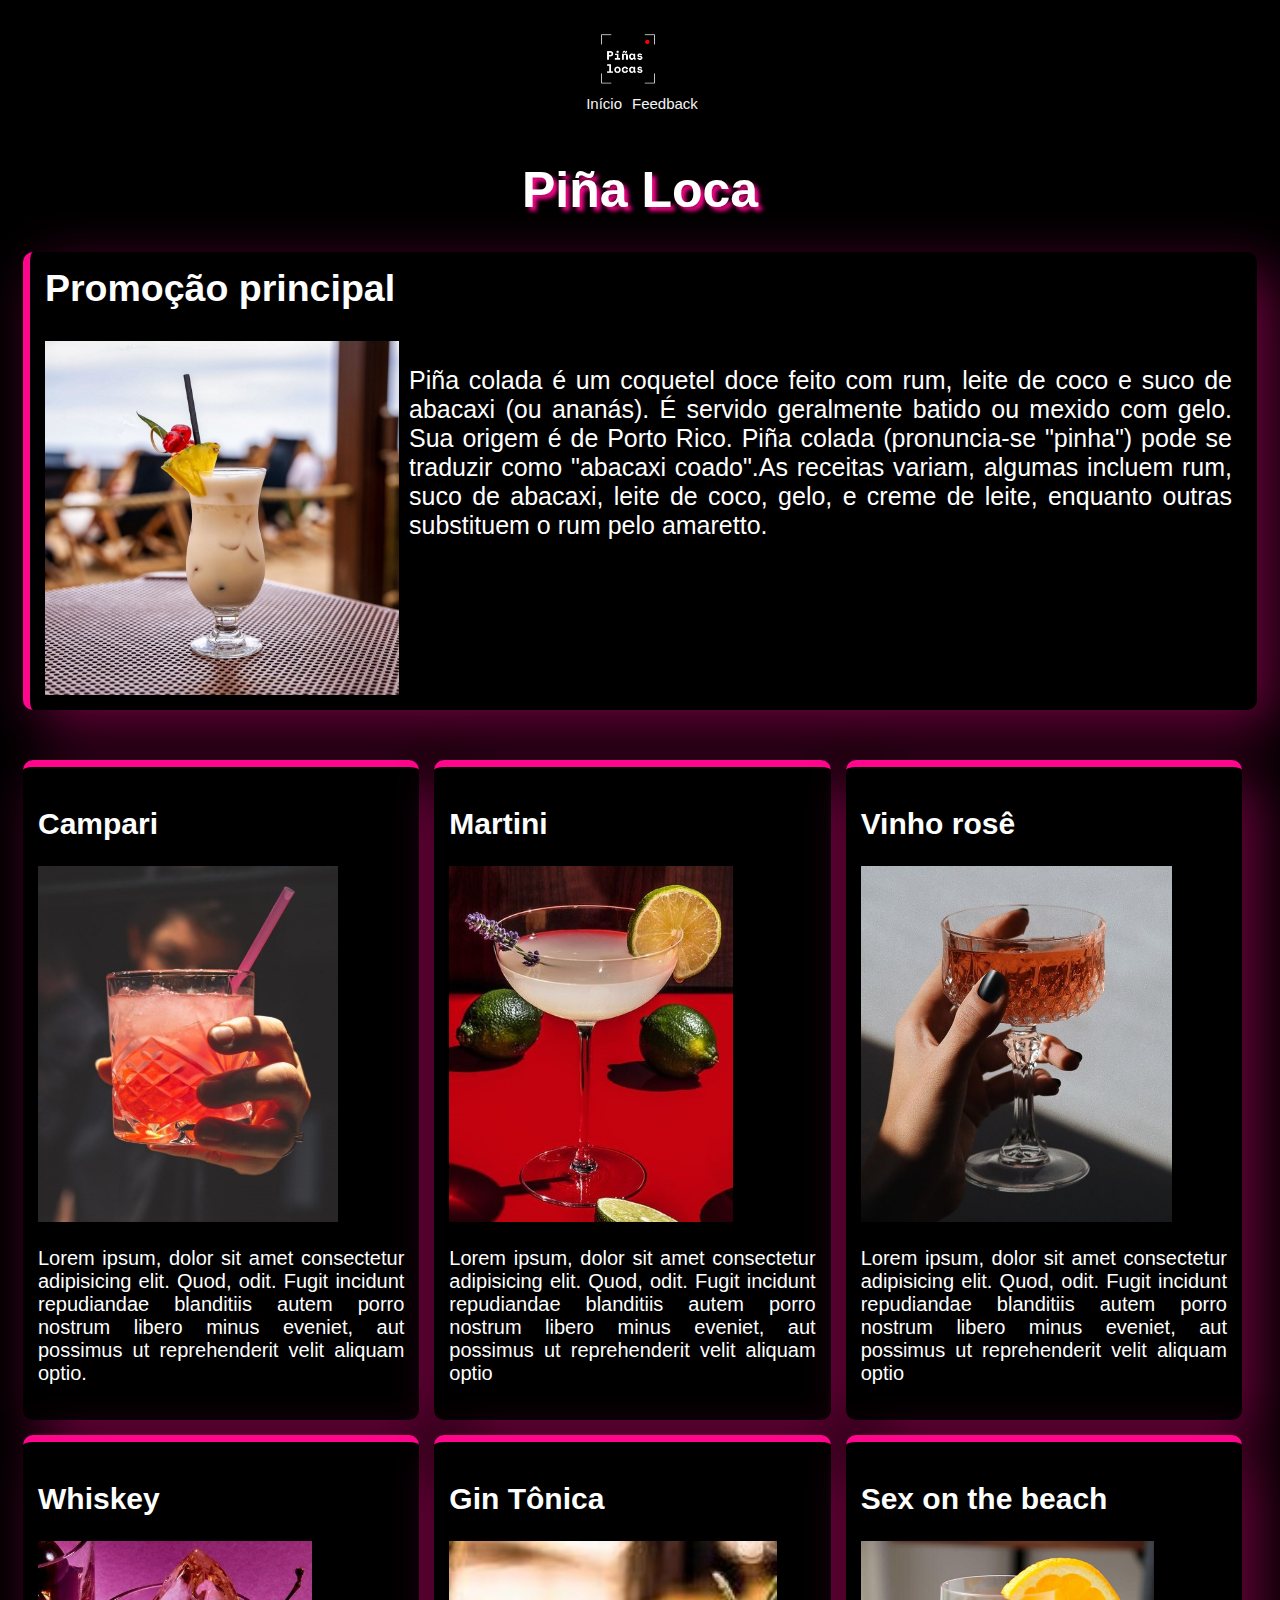
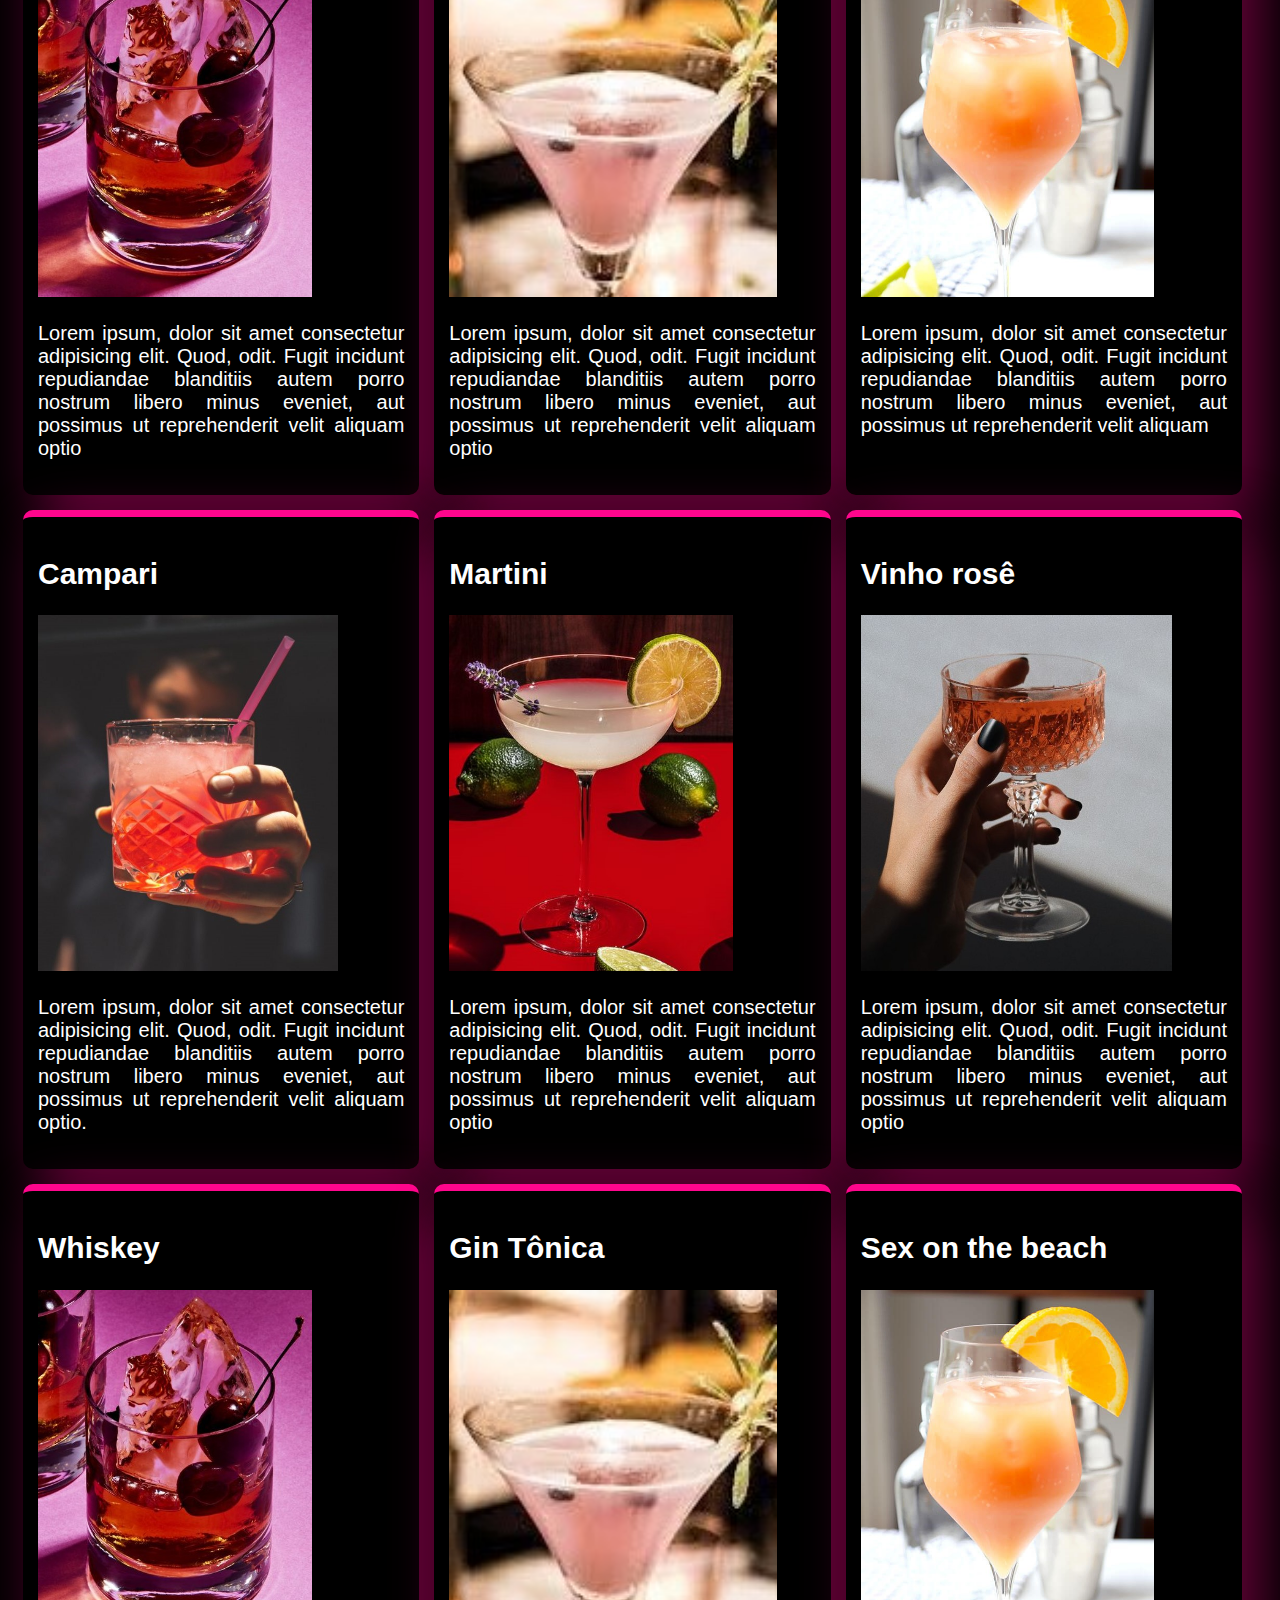
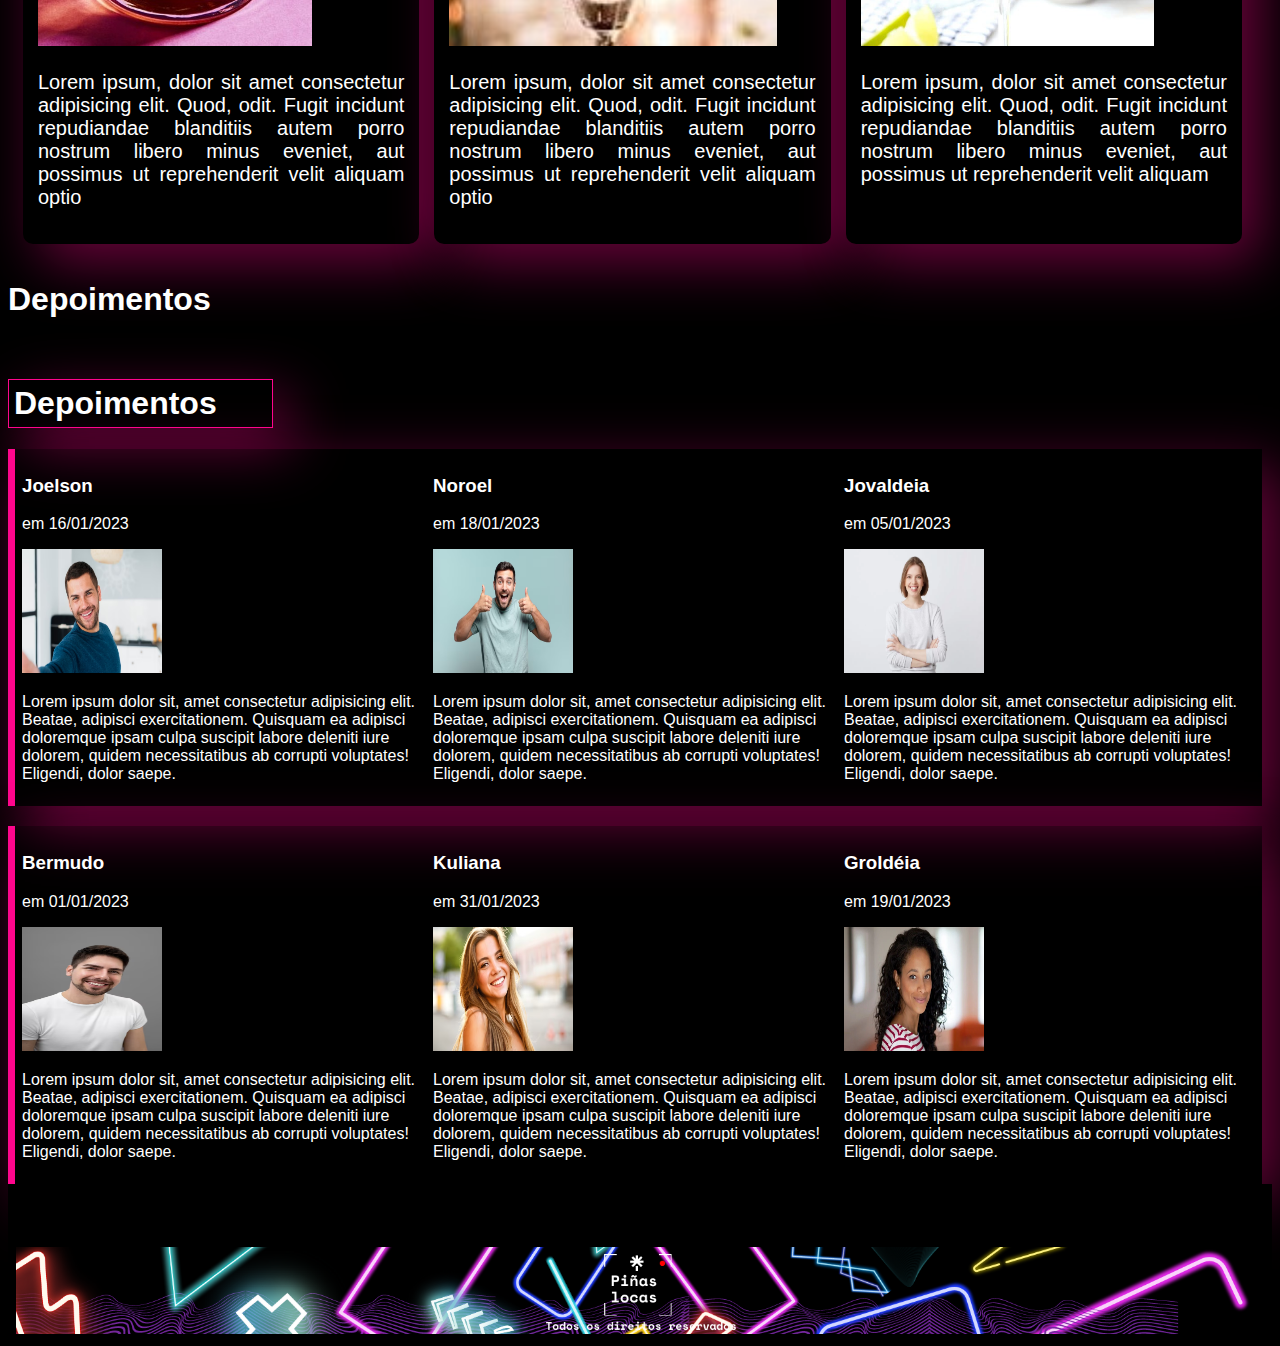
==== commit be95ab61: "footerindex" ====
--- a/Index.html
+++ b/Index.html
@@ -9,9 +9,8 @@
 </head>
 
 <body>
-
     <iframe src="layouts/header.html" frameborder="0" scrolling="no" width="100%" height="115px"></iframe>
-    <h1 id="title">Piñas Locas</h1>
+    <h1 id="title">Piña Loca</h1>
     <article id="article1">
         <h2 id="article_title">Promoção principal</h2>
         <div id="principal">
@@ -28,110 +27,101 @@
             <section class="sect_combos">
                 <h2>Campari</h2>
                 <img src="assets/images/campari.jpg" alt="campari" weigh="356px" height="356px">
-                <p>Campari é um bitter servido como aperitivo obtida pela infusão de sessenta ingredientes, combinados e
-                    macerados num malte de água destilada e álcool. É fabricado pelo Grupo Campari, de Milão, Itália.
-                    Seu sabor adocicado em primeiro momento se torna amargo ao degustá-lo. Pode ser saboreado em natura
-                    ou em drinks, e dependendo da quantidade de gelo usado, seu amargo forte diminui.
+                <p>Lorem ipsum, dolor sit amet consectetur adipisicing elit. Quod, odit. Fugit incidunt repudiandae
+                    blanditiis autem porro nostrum libero minus eveniet, aut possimus ut reprehenderit velit aliquam
+                    optio.
                 </p>
             </section>
             <section class="sect_combos">
                 <h2>Martini</h2>
                 <img src="assets/images/martini.jpg" alt="martini" weigh="356px" height="356px">
-                <p>O martíni, é um coquetel feito com gim e vermute seco, mexidos com gelo e coado em uma taça
-                    cocktail sem gelo. A sua finalização e decoração tradicional é um "twist" de casca de
-                    limão-siciliano, ou com azeitonas verdes. O coquetel gibson é uma "leve" variação do martíni
-                    guarnecido com cebolinha em conserva.
+                <p>Lorem ipsum, dolor sit amet consectetur adipisicing elit. Quod, odit. Fugit incidunt repudiandae
+                    blanditiis autem porro nostrum libero minus eveniet, aut possimus ut reprehenderit velit aliquam
+                    optio
                 </p>
             </section>
             <section class="sect_combos">
                 <h2>Vinho rosê</h2>
                 <img src="assets/images/vinho_rose.jpg" alt="vinho rosê" weigh="356px" height="356px">
-                <p>O vinho rosé é aquele de cor rosada, cuja intensidade varia de acordo com as uvas e os métodos de
-                    produção utilizados. A tonalidade pode ir de um rosa quase translúcido até um vermelho pálido. Esse
-                    estilo de vinho, delicado e versátil, vem conquistando muitos paladares no mundo todo.
+                <p>Lorem ipsum, dolor sit amet consectetur adipisicing elit. Quod, odit. Fugit incidunt repudiandae
+                    blanditiis autem porro nostrum libero minus eveniet, aut possimus ut reprehenderit velit aliquam
+                    optio
                 </p>
             </section>
         </div>
         <div class="div_combos">
             <section class="sect_combos">
-                <h2>Whisky</h2>
+                <h2>Whiskey</h2>
                 <img src="assets/images/whiskey.jpg" alt="whiskey" weigh="356px" height="356px">
-                <p>O whiskey é feito com diferentes ingredientes, dependendo da marca e do gosto final desejado. Trigo,
-                    centeio, cevada e milho são ingredientes comuns do whiskey. O whiskey de malte é feito de cevada
-                    maltada, e o whiskey de grãos é feito com diferentes tipos de grãos. Além disso, eles também podem
-                    ser combinados.
+                <p>Lorem ipsum, dolor sit amet consectetur adipisicing elit. Quod, odit. Fugit incidunt repudiandae
+                    blanditiis autem porro nostrum libero minus eveniet, aut possimus ut reprehenderit velit aliquam
+                    optio
                 </p>
             </section>
             <section class="sect_combos">
                 <h2>Gin Tônica</h2>
                 <img src="assets/images/gin.jfif" alt="gin tonica" weigh="356px" height="356px">
-                <p>O gim-tônica ou gin tónico é uma bebida alcoólica que
-                    surgiu com a necessidade dos soldados ingleses consumirem quinino para evitar a malária. Como o
-                    tônico com quinino era muito amargo, os soldados adicionavam gim para torná-lo mais palatável.
+                <p>Lorem ipsum, dolor sit amet consectetur adipisicing elit. Quod, odit. Fugit incidunt repudiandae
+                    blanditiis autem porro nostrum libero minus eveniet, aut possimus ut reprehenderit velit aliquam
+                    optio
                 </p>
             </section>
             <section class="sect_combos">
                 <h2>Sex on the beach</h2>
                 <img src="assets/images/sex_on_the_beach.jpg" alt="sex on the beach" weigh="356px" height="356px">
-                <p>Sex on the Beach é uma bebida alcoólica geralmente feita com vodka, schnapps de pêssego, suco de
-                    laranja, e suco de oxicoco, apesar de haver variações, como a versão sem álcool nomeada Virgins on
-                    the Beach. É um coquetel oficial da International Bartenders Association, servido em copo alto.
-
+                <p>Lorem ipsum, dolor sit amet consectetur adipisicing elit. Quod, odit. Fugit incidunt repudiandae
+                    blanditiis autem porro nostrum libero minus eveniet, aut possimus ut reprehenderit velit aliquam
                 </p>
             </section>
         </div>
         <div class="div_combos">
-        <section class="sect_combos">
-            <h2>Campari</h2>
-            <img src="assets/images/campari.jpg" alt="campari" weigh="356px" height="356px">
-            <p>Campari é um bitter servido como aperitivo obtida pela infusão de sessenta ingredientes, combinados e
-                macerados num malte de água destilada e álcool. É fabricado pelo Grupo Campari, de Milão, Itália.
-                Seu sabor adocicado em primeiro momento se torna amargo ao degustá-lo. Pode ser saboreado em natura
-                ou em drinks, e dependendo da quantidade de gelo usado, seu amargo forte diminui.
-            </p>
-        </section>
-        <section class="sect_combos">
-            <h2>Martini</h2>
-            <img src="assets/images/martini.jpg" alt="martini" weigh="356px" height="356px">
-            <p>O martíni, é um coquetel feito com gim e vermute seco, mexidos com gelo e coado em uma taça
-                cocktail sem gelo. A sua finalização e decoração tradicional é um "twist" de casca de
-                limão-siciliano, ou com azeitonas verdes. O coquetel gibson é uma "leve" variação do martíni
-                guarnecido com cebolinha em conserva.
-            </p>
-        </section>
-        <section class="sect_combos">
-            <h2>Vinho rosê</h2>
-            <img src="assets/images/vinho_rose.jpg" alt="vinho rosê" weigh="356px" height="356px">
-            <p>O vinho rosé é aquele de cor rosada, cuja intensidade varia de acordo com as uvas e os métodos de
-                produção utilizados. A tonalidade pode ir de um rosa quase translúcido até um vermelho pálido. Esse
-                estilo de vinho, delicado e versátil, vem conquistando muitos paladares no mundo todo.
-            </p>
-        </section>
+            <section class="sect_combos">
+                <h2>Campari</h2>
+                <img src="assets/images/campari.jpg" alt="campari" weigh="356px" height="356px">
+                <p>Lorem ipsum, dolor sit amet consectetur adipisicing elit. Quod, odit. Fugit incidunt repudiandae
+                    blanditiis autem porro nostrum libero minus eveniet, aut possimus ut reprehenderit velit aliquam
+                    optio.
+                </p>
+            </section>
+            <section class="sect_combos">
+                <h2>Martini</h2>
+                <img src="assets/images/martini.jpg" alt="martini" weigh="356px" height="356px">
+                <p>Lorem ipsum, dolor sit amet consectetur adipisicing elit. Quod, odit. Fugit incidunt repudiandae
+                    blanditiis autem porro nostrum libero minus eveniet, aut possimus ut reprehenderit velit aliquam
+                    optio
+                </p>
+            </section>
+            <section class="sect_combos">
+                <h2>Vinho rosê</h2>
+                <img src="assets/images/vinho_rose.jpg" alt="vinho rosê" weigh="356px" height="356px">
+                <p>Lorem ipsum, dolor sit amet consectetur adipisicing elit. Quod, odit. Fugit incidunt repudiandae
+                    blanditiis autem porro nostrum libero minus eveniet, aut possimus ut reprehenderit velit aliquam
+                    optio
+                </p>
+            </section>
         </div>
         <div class="div_combos">
             <section class="sect_combos">
-                <h2>Whisky</h2>
+                <h2>Whiskey</h2>
                 <img src="assets/images/whiskey.jpg" alt="whiskey" weigh="356px" height="356px">
-                <p>O whiskey é feito com diferentes ingredientes, dependendo da marca e do gosto final desejado. Trigo,
-                    centeio, cevada e milho são ingredientes comuns do whiskey. O whiskey de malte é feito de cevada
-                    maltada, e o whiskey de grãos é feito com diferentes tipos de grãos. Além disso, eles também podem
-                    ser combinados.
+                <p>Lorem ipsum, dolor sit amet consectetur adipisicing elit. Quod, odit. Fugit incidunt repudiandae
+                    blanditiis autem porro nostrum libero minus eveniet, aut possimus ut reprehenderit velit aliquam
+                    optio
                 </p>
             </section>
             <section class="sect_combos">
                 <h2>Gin Tônica</h2>
                 <img src="assets/images/gin.jfif" alt="gin tonica" weigh="356px" height="356px">
-                <p>O gim-tônica ou gin tónico é uma bebida alcoólica que
-                    surgiu com a necessidade dos soldados ingleses consumirem quinino para evitar a malária. Como o
-                    tônico com quinino era muito amargo, os soldados adicionavam gim para torná-lo mais palatável.
+                <p>Lorem ipsum, dolor sit amet consectetur adipisicing elit. Quod, odit. Fugit incidunt repudiandae
+                    blanditiis autem porro nostrum libero minus eveniet, aut possimus ut reprehenderit velit aliquam
+                    optio
                 </p>
             </section>
             <section class="sect_combos">
                 <h2>Sex on the beach</h2>
                 <img src="assets/images/sex_on_the_beach.jpg" alt="sex on the beach" weigh="356px" height="356px">
-                <p>Sex on the Beach é uma bebida alcoólica geralmente feita com vodka, schnapps de pêssego, suco de
-                    laranja, e suco de oxicoco, apesar de haver variações, como a versão sem álcool nomeada Virgins on
-                    the Beach. É um coquetel oficial da International Bartenders Association, servido em copo alto.
+                <p>Lorem ipsum, dolor sit amet consectetur adipisicing elit. Quod, odit. Fugit incidunt repudiandae
+                    blanditiis autem porro nostrum libero minus eveniet, aut possimus ut reprehenderit velit aliquam
                 </p>
             </section>
         </div>
@@ -180,6 +170,7 @@
             <p>Lorem ipsum dolor sit, amet consectetur adipisicing elit. Beatae, adipisci exercitationem. Quisquam ea adipisci doloremque ipsam culpa suscipit labore deleniti iure dolorem, quidem necessitatibus ab corrupti voluptates! Eligendi, dolor saepe.</p>
         </section>
     </div>
+    <footer><iframe src="layouts/footer.html" frameborder="0" scrolling="no" width="100%"></iframe></footer>
 </body>
 
 </html>--- a/assets/css/Index.style.css
+++ b/assets/css/Index.style.css
@@ -76,3 +76,8 @@
     display: flex;
     align-items: center;
 }
+
+footer{
+    margin-top: 30px;
+    margin: 0%;
+}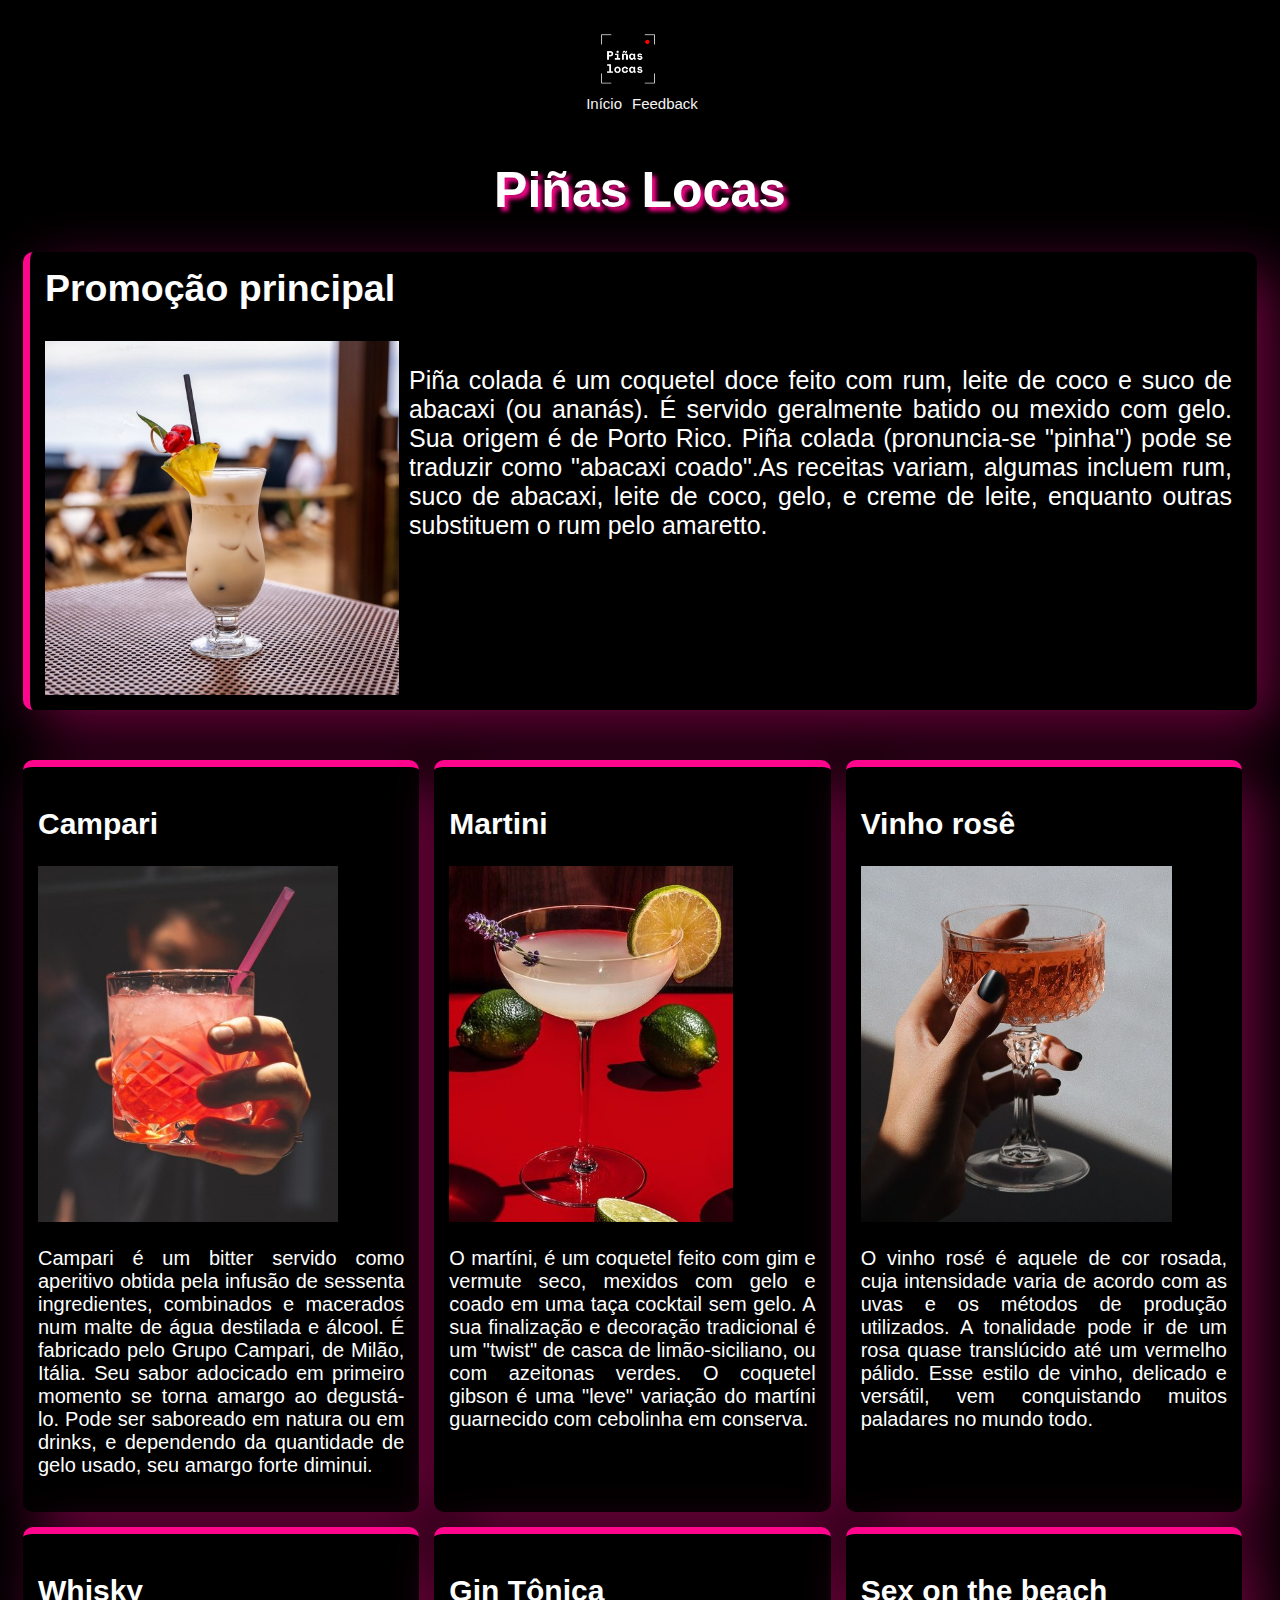
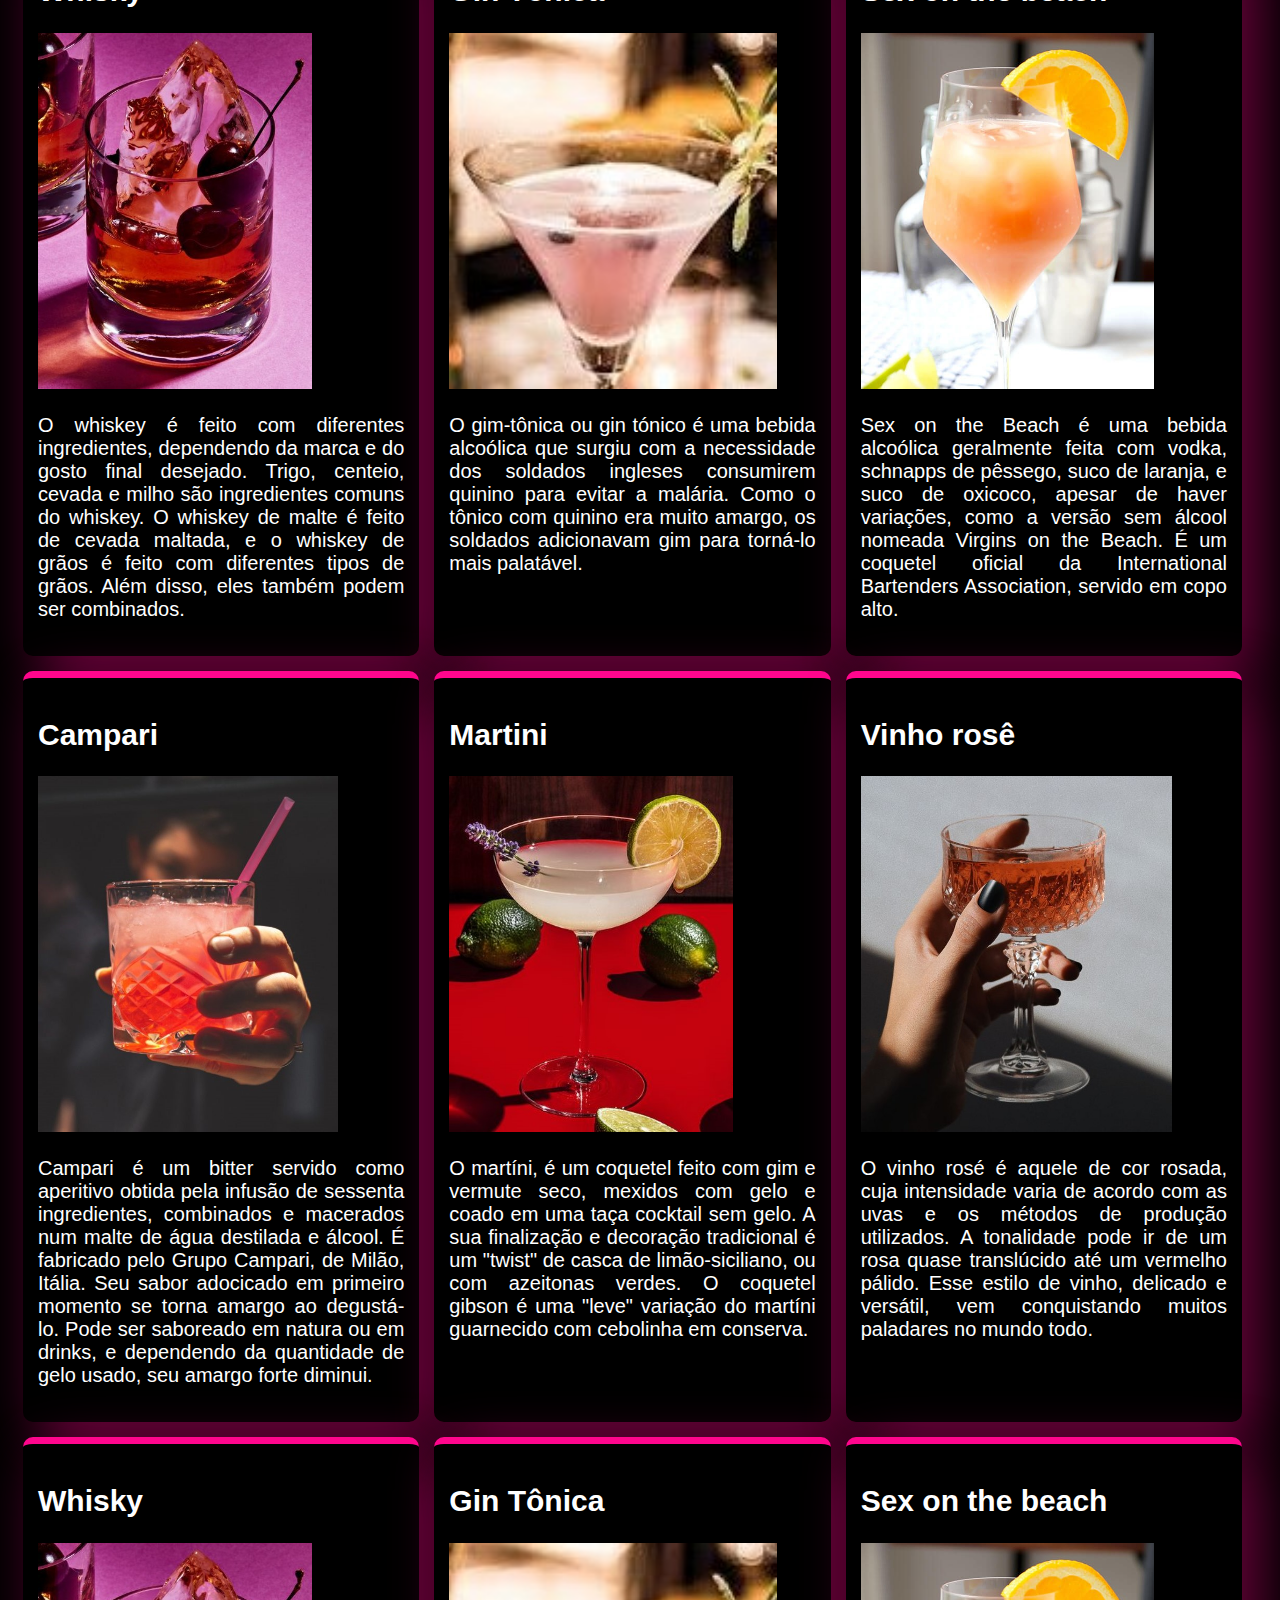
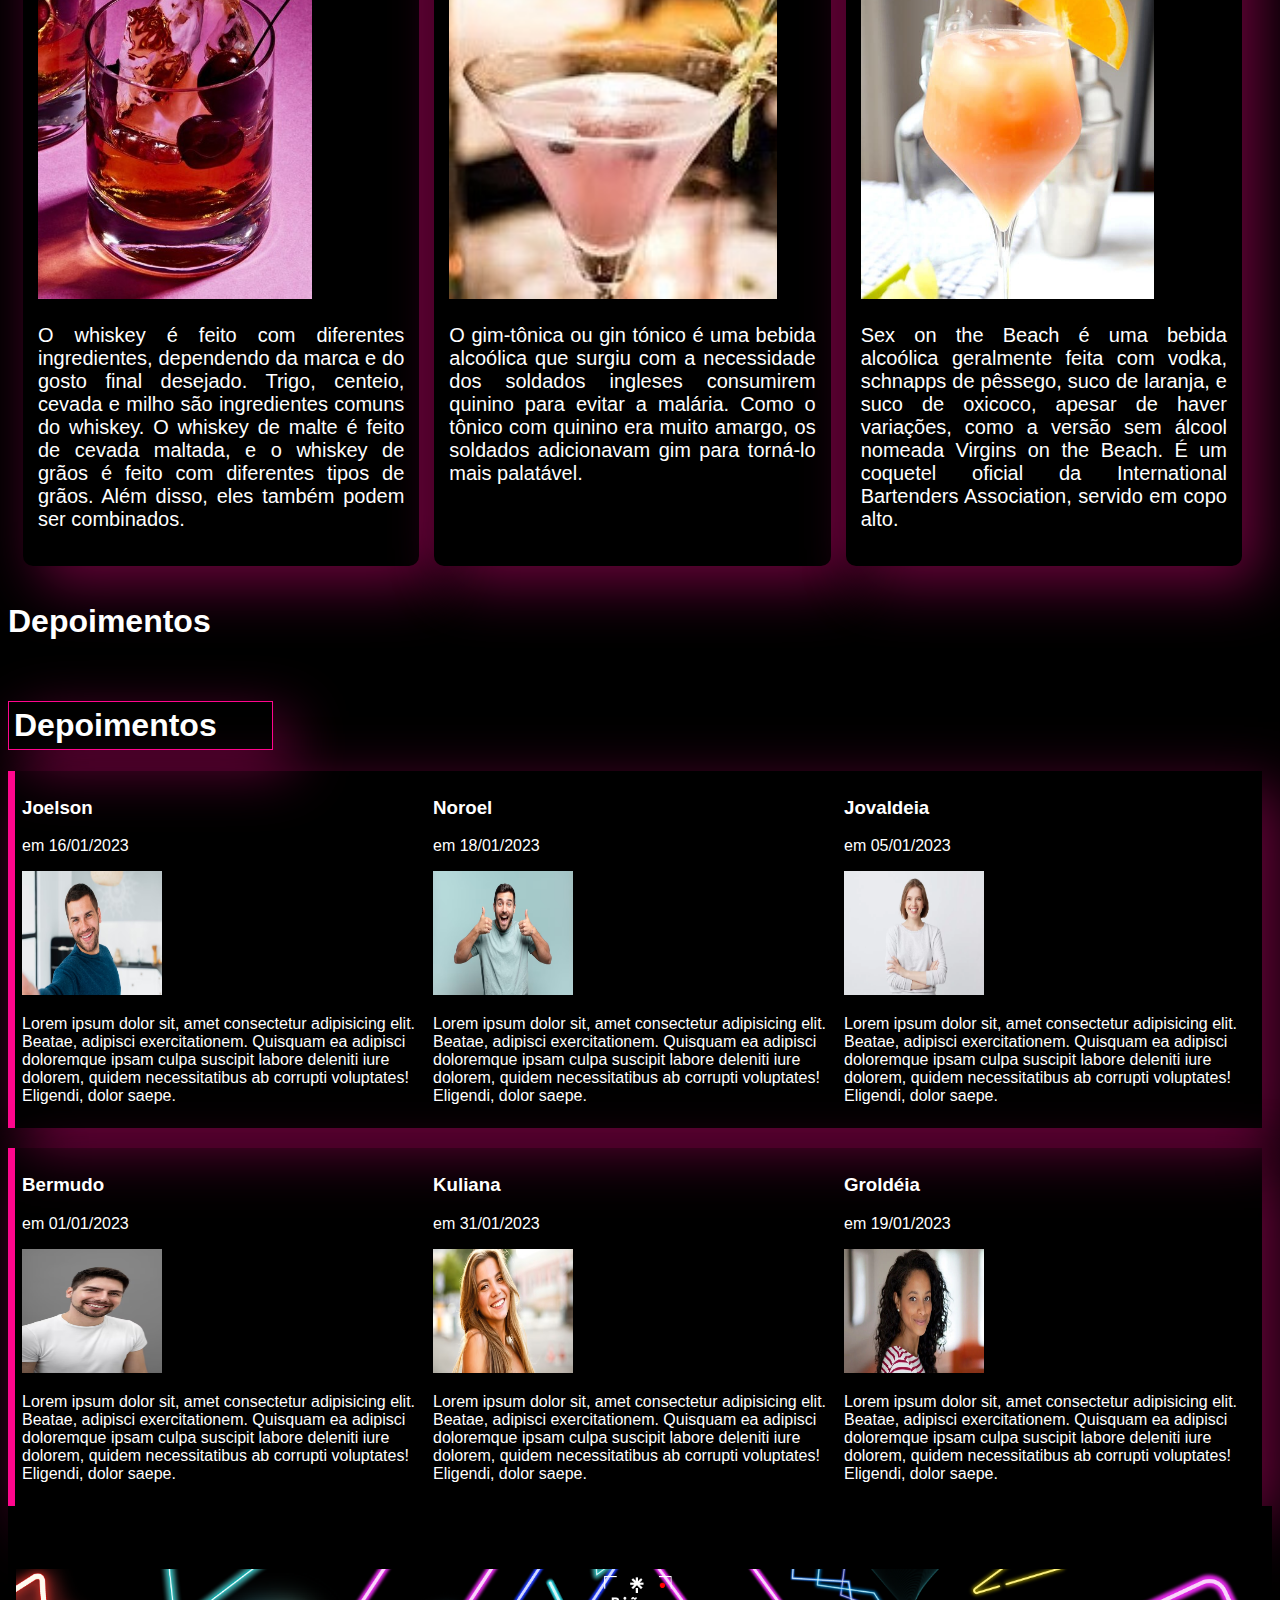
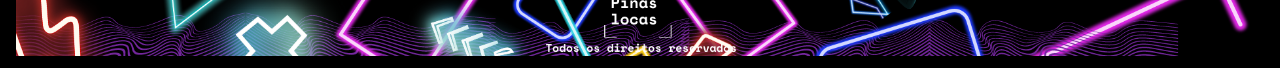
==== commit b049357f: "Merge branch 'main' of https://github.com/Rnchx/Adega_desafio" ====
--- a/Index.html
+++ b/Index.html
@@ -9,8 +9,9 @@
 </head>
 
 <body>
+
     <iframe src="layouts/header.html" frameborder="0" scrolling="no" width="100%" height="115px"></iframe>
-    <h1 id="title">Piña Loca</h1>
+    <h1 id="title">Piñas Locas</h1>
     <article id="article1">
         <h2 id="article_title">Promoção principal</h2>
         <div id="principal">
@@ -27,101 +28,110 @@
             <section class="sect_combos">
                 <h2>Campari</h2>
                 <img src="assets/images/campari.jpg" alt="campari" weigh="356px" height="356px">
-                <p>Lorem ipsum, dolor sit amet consectetur adipisicing elit. Quod, odit. Fugit incidunt repudiandae
-                    blanditiis autem porro nostrum libero minus eveniet, aut possimus ut reprehenderit velit aliquam
-                    optio.
+                <p>Campari é um bitter servido como aperitivo obtida pela infusão de sessenta ingredientes, combinados e
+                    macerados num malte de água destilada e álcool. É fabricado pelo Grupo Campari, de Milão, Itália.
+                    Seu sabor adocicado em primeiro momento se torna amargo ao degustá-lo. Pode ser saboreado em natura
+                    ou em drinks, e dependendo da quantidade de gelo usado, seu amargo forte diminui.
                 </p>
             </section>
             <section class="sect_combos">
                 <h2>Martini</h2>
                 <img src="assets/images/martini.jpg" alt="martini" weigh="356px" height="356px">
-                <p>Lorem ipsum, dolor sit amet consectetur adipisicing elit. Quod, odit. Fugit incidunt repudiandae
-                    blanditiis autem porro nostrum libero minus eveniet, aut possimus ut reprehenderit velit aliquam
-                    optio
+                <p>O martíni, é um coquetel feito com gim e vermute seco, mexidos com gelo e coado em uma taça
+                    cocktail sem gelo. A sua finalização e decoração tradicional é um "twist" de casca de
+                    limão-siciliano, ou com azeitonas verdes. O coquetel gibson é uma "leve" variação do martíni
+                    guarnecido com cebolinha em conserva.
                 </p>
             </section>
             <section class="sect_combos">
                 <h2>Vinho rosê</h2>
                 <img src="assets/images/vinho_rose.jpg" alt="vinho rosê" weigh="356px" height="356px">
-                <p>Lorem ipsum, dolor sit amet consectetur adipisicing elit. Quod, odit. Fugit incidunt repudiandae
-                    blanditiis autem porro nostrum libero minus eveniet, aut possimus ut reprehenderit velit aliquam
-                    optio
+                <p>O vinho rosé é aquele de cor rosada, cuja intensidade varia de acordo com as uvas e os métodos de
+                    produção utilizados. A tonalidade pode ir de um rosa quase translúcido até um vermelho pálido. Esse
+                    estilo de vinho, delicado e versátil, vem conquistando muitos paladares no mundo todo.
                 </p>
             </section>
         </div>
         <div class="div_combos">
             <section class="sect_combos">
-                <h2>Whiskey</h2>
+                <h2>Whisky</h2>
                 <img src="assets/images/whiskey.jpg" alt="whiskey" weigh="356px" height="356px">
-                <p>Lorem ipsum, dolor sit amet consectetur adipisicing elit. Quod, odit. Fugit incidunt repudiandae
-                    blanditiis autem porro nostrum libero minus eveniet, aut possimus ut reprehenderit velit aliquam
-                    optio
+                <p>O whiskey é feito com diferentes ingredientes, dependendo da marca e do gosto final desejado. Trigo,
+                    centeio, cevada e milho são ingredientes comuns do whiskey. O whiskey de malte é feito de cevada
+                    maltada, e o whiskey de grãos é feito com diferentes tipos de grãos. Além disso, eles também podem
+                    ser combinados.
                 </p>
             </section>
             <section class="sect_combos">
                 <h2>Gin Tônica</h2>
                 <img src="assets/images/gin.jfif" alt="gin tonica" weigh="356px" height="356px">
-                <p>Lorem ipsum, dolor sit amet consectetur adipisicing elit. Quod, odit. Fugit incidunt repudiandae
-                    blanditiis autem porro nostrum libero minus eveniet, aut possimus ut reprehenderit velit aliquam
-                    optio
+                <p>O gim-tônica ou gin tónico é uma bebida alcoólica que
+                    surgiu com a necessidade dos soldados ingleses consumirem quinino para evitar a malária. Como o
+                    tônico com quinino era muito amargo, os soldados adicionavam gim para torná-lo mais palatável.
                 </p>
             </section>
             <section class="sect_combos">
                 <h2>Sex on the beach</h2>
                 <img src="assets/images/sex_on_the_beach.jpg" alt="sex on the beach" weigh="356px" height="356px">
-                <p>Lorem ipsum, dolor sit amet consectetur adipisicing elit. Quod, odit. Fugit incidunt repudiandae
-                    blanditiis autem porro nostrum libero minus eveniet, aut possimus ut reprehenderit velit aliquam
+                <p>Sex on the Beach é uma bebida alcoólica geralmente feita com vodka, schnapps de pêssego, suco de
+                    laranja, e suco de oxicoco, apesar de haver variações, como a versão sem álcool nomeada Virgins on
+                    the Beach. É um coquetel oficial da International Bartenders Association, servido em copo alto.
+
                 </p>
             </section>
         </div>
         <div class="div_combos">
-            <section class="sect_combos">
-                <h2>Campari</h2>
-                <img src="assets/images/campari.jpg" alt="campari" weigh="356px" height="356px">
-                <p>Lorem ipsum, dolor sit amet consectetur adipisicing elit. Quod, odit. Fugit incidunt repudiandae
-                    blanditiis autem porro nostrum libero minus eveniet, aut possimus ut reprehenderit velit aliquam
-                    optio.
-                </p>
-            </section>
-            <section class="sect_combos">
-                <h2>Martini</h2>
-                <img src="assets/images/martini.jpg" alt="martini" weigh="356px" height="356px">
-                <p>Lorem ipsum, dolor sit amet consectetur adipisicing elit. Quod, odit. Fugit incidunt repudiandae
-                    blanditiis autem porro nostrum libero minus eveniet, aut possimus ut reprehenderit velit aliquam
-                    optio
-                </p>
-            </section>
-            <section class="sect_combos">
-                <h2>Vinho rosê</h2>
-                <img src="assets/images/vinho_rose.jpg" alt="vinho rosê" weigh="356px" height="356px">
-                <p>Lorem ipsum, dolor sit amet consectetur adipisicing elit. Quod, odit. Fugit incidunt repudiandae
-                    blanditiis autem porro nostrum libero minus eveniet, aut possimus ut reprehenderit velit aliquam
-                    optio
-                </p>
-            </section>
+        <section class="sect_combos">
+            <h2>Campari</h2>
+            <img src="assets/images/campari.jpg" alt="campari" weigh="356px" height="356px">
+            <p>Campari é um bitter servido como aperitivo obtida pela infusão de sessenta ingredientes, combinados e
+                macerados num malte de água destilada e álcool. É fabricado pelo Grupo Campari, de Milão, Itália.
+                Seu sabor adocicado em primeiro momento se torna amargo ao degustá-lo. Pode ser saboreado em natura
+                ou em drinks, e dependendo da quantidade de gelo usado, seu amargo forte diminui.
+            </p>
+        </section>
+        <section class="sect_combos">
+            <h2>Martini</h2>
+            <img src="assets/images/martini.jpg" alt="martini" weigh="356px" height="356px">
+            <p>O martíni, é um coquetel feito com gim e vermute seco, mexidos com gelo e coado em uma taça
+                cocktail sem gelo. A sua finalização e decoração tradicional é um "twist" de casca de
+                limão-siciliano, ou com azeitonas verdes. O coquetel gibson é uma "leve" variação do martíni
+                guarnecido com cebolinha em conserva.
+            </p>
+        </section>
+        <section class="sect_combos">
+            <h2>Vinho rosê</h2>
+            <img src="assets/images/vinho_rose.jpg" alt="vinho rosê" weigh="356px" height="356px">
+            <p>O vinho rosé é aquele de cor rosada, cuja intensidade varia de acordo com as uvas e os métodos de
+                produção utilizados. A tonalidade pode ir de um rosa quase translúcido até um vermelho pálido. Esse
+                estilo de vinho, delicado e versátil, vem conquistando muitos paladares no mundo todo.
+            </p>
+        </section>
         </div>
         <div class="div_combos">
             <section class="sect_combos">
-                <h2>Whiskey</h2>
+                <h2>Whisky</h2>
                 <img src="assets/images/whiskey.jpg" alt="whiskey" weigh="356px" height="356px">
-                <p>Lorem ipsum, dolor sit amet consectetur adipisicing elit. Quod, odit. Fugit incidunt repudiandae
-                    blanditiis autem porro nostrum libero minus eveniet, aut possimus ut reprehenderit velit aliquam
-                    optio
+                <p>O whiskey é feito com diferentes ingredientes, dependendo da marca e do gosto final desejado. Trigo,
+                    centeio, cevada e milho são ingredientes comuns do whiskey. O whiskey de malte é feito de cevada
+                    maltada, e o whiskey de grãos é feito com diferentes tipos de grãos. Além disso, eles também podem
+                    ser combinados.
                 </p>
             </section>
             <section class="sect_combos">
                 <h2>Gin Tônica</h2>
                 <img src="assets/images/gin.jfif" alt="gin tonica" weigh="356px" height="356px">
-                <p>Lorem ipsum, dolor sit amet consectetur adipisicing elit. Quod, odit. Fugit incidunt repudiandae
-                    blanditiis autem porro nostrum libero minus eveniet, aut possimus ut reprehenderit velit aliquam
-                    optio
+                <p>O gim-tônica ou gin tónico é uma bebida alcoólica que
+                    surgiu com a necessidade dos soldados ingleses consumirem quinino para evitar a malária. Como o
+                    tônico com quinino era muito amargo, os soldados adicionavam gim para torná-lo mais palatável.
                 </p>
             </section>
             <section class="sect_combos">
                 <h2>Sex on the beach</h2>
                 <img src="assets/images/sex_on_the_beach.jpg" alt="sex on the beach" weigh="356px" height="356px">
-                <p>Lorem ipsum, dolor sit amet consectetur adipisicing elit. Quod, odit. Fugit incidunt repudiandae
-                    blanditiis autem porro nostrum libero minus eveniet, aut possimus ut reprehenderit velit aliquam
+                <p>Sex on the Beach é uma bebida alcoólica geralmente feita com vodka, schnapps de pêssego, suco de
+                    laranja, e suco de oxicoco, apesar de haver variações, como a versão sem álcool nomeada Virgins on
+                    the Beach. É um coquetel oficial da International Bartenders Association, servido em copo alto.
                 </p>
             </section>
         </div>
